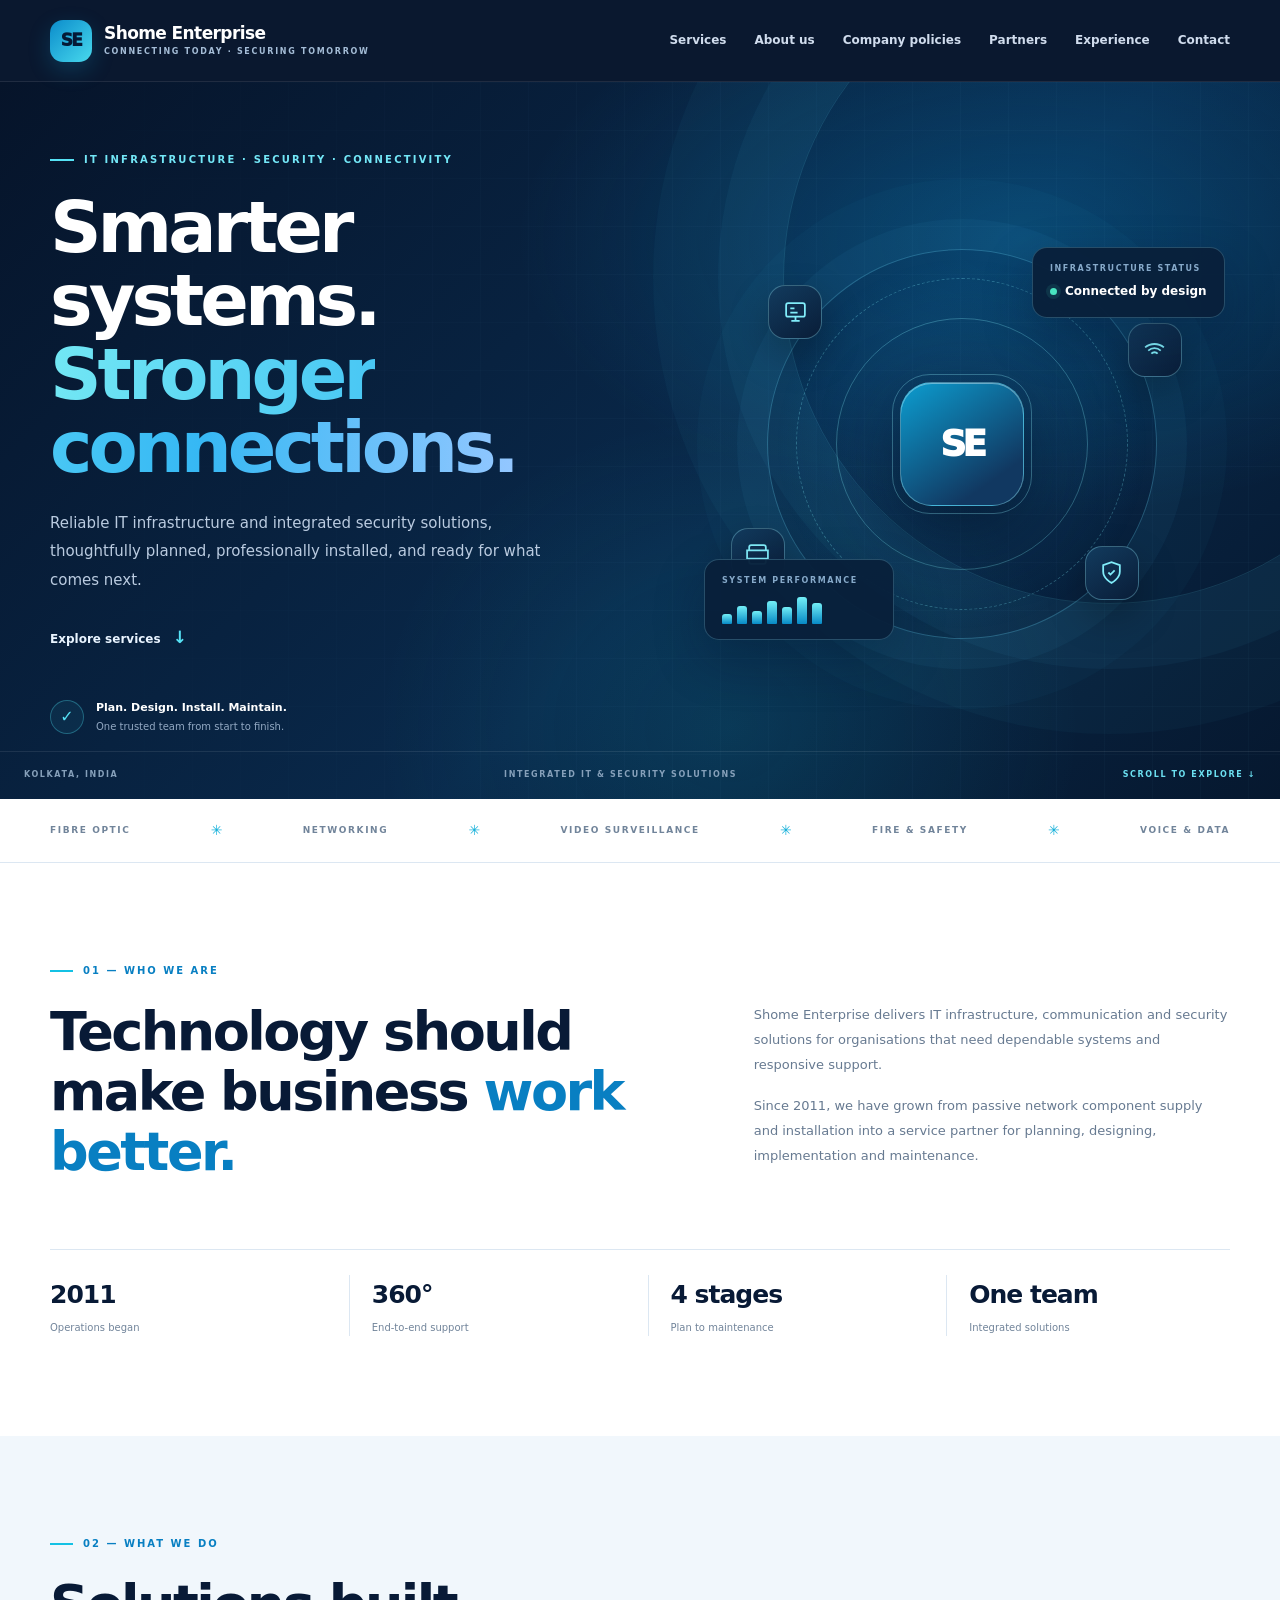
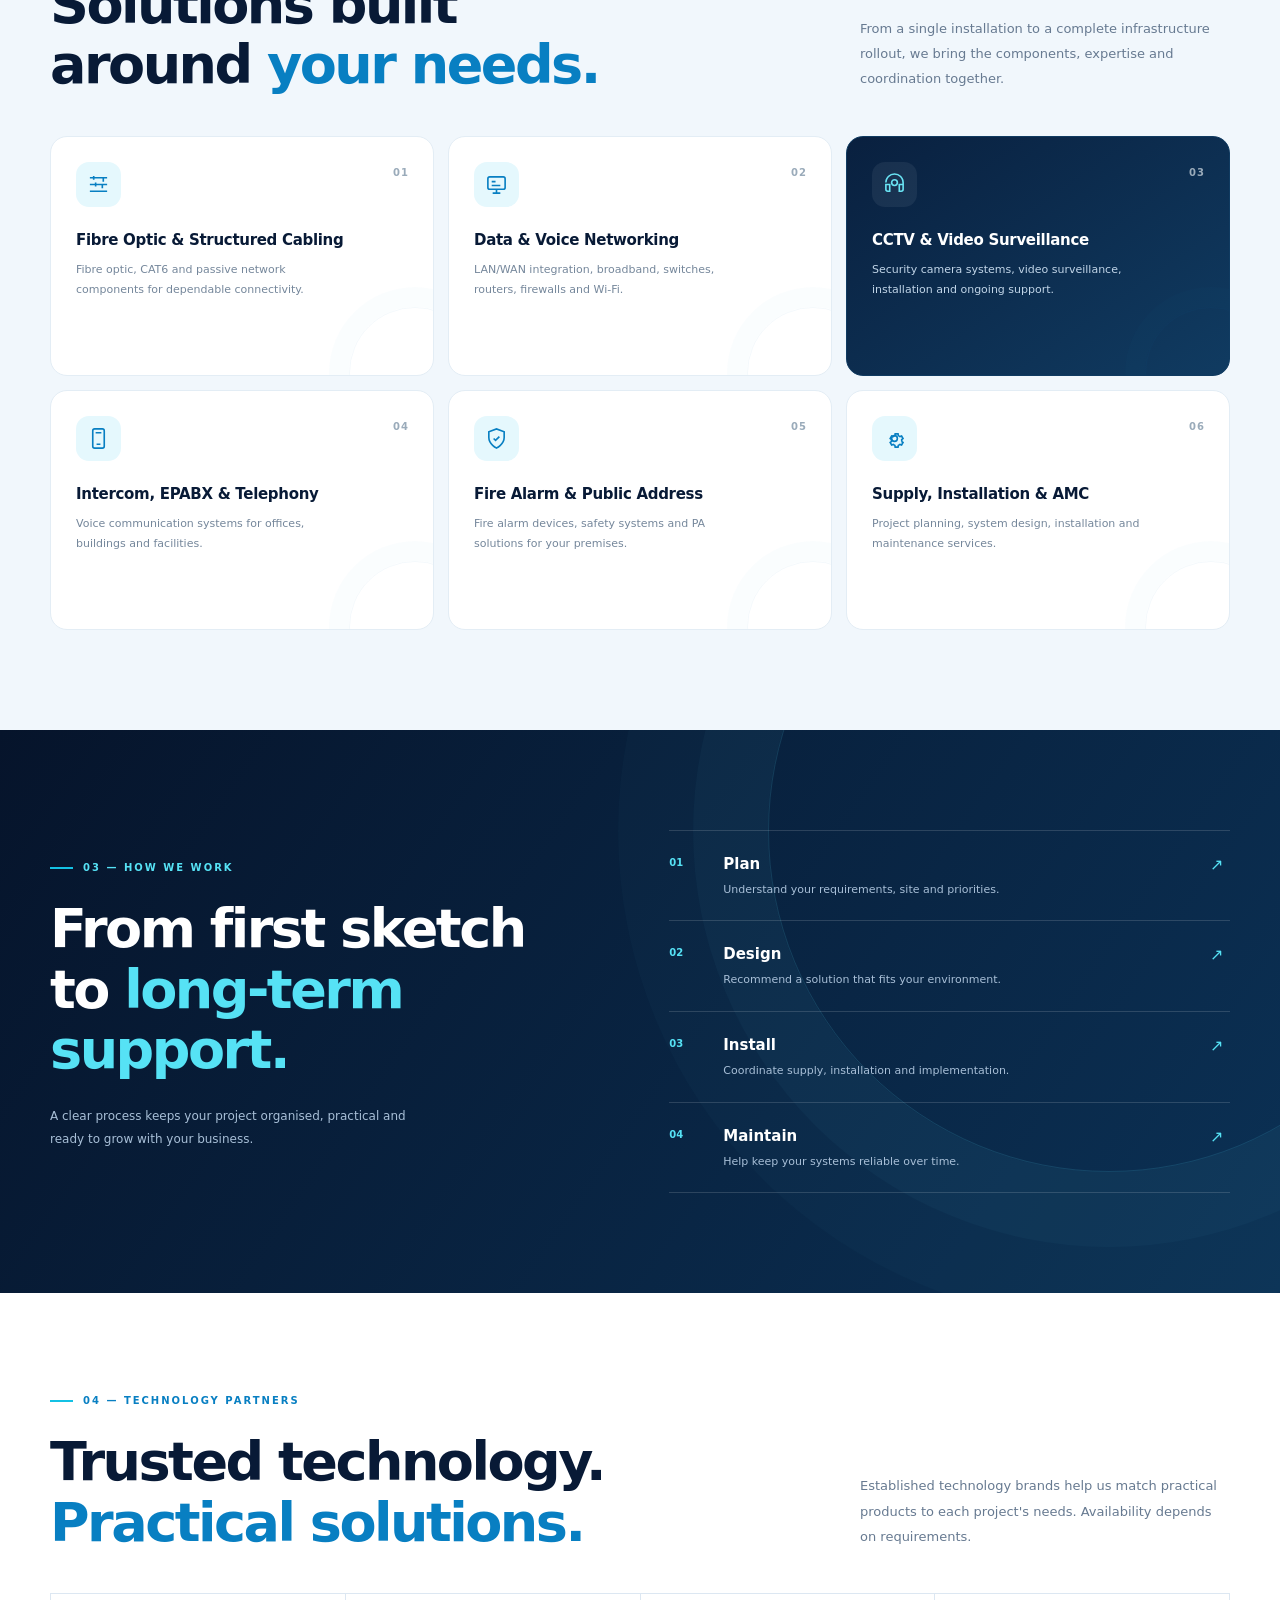
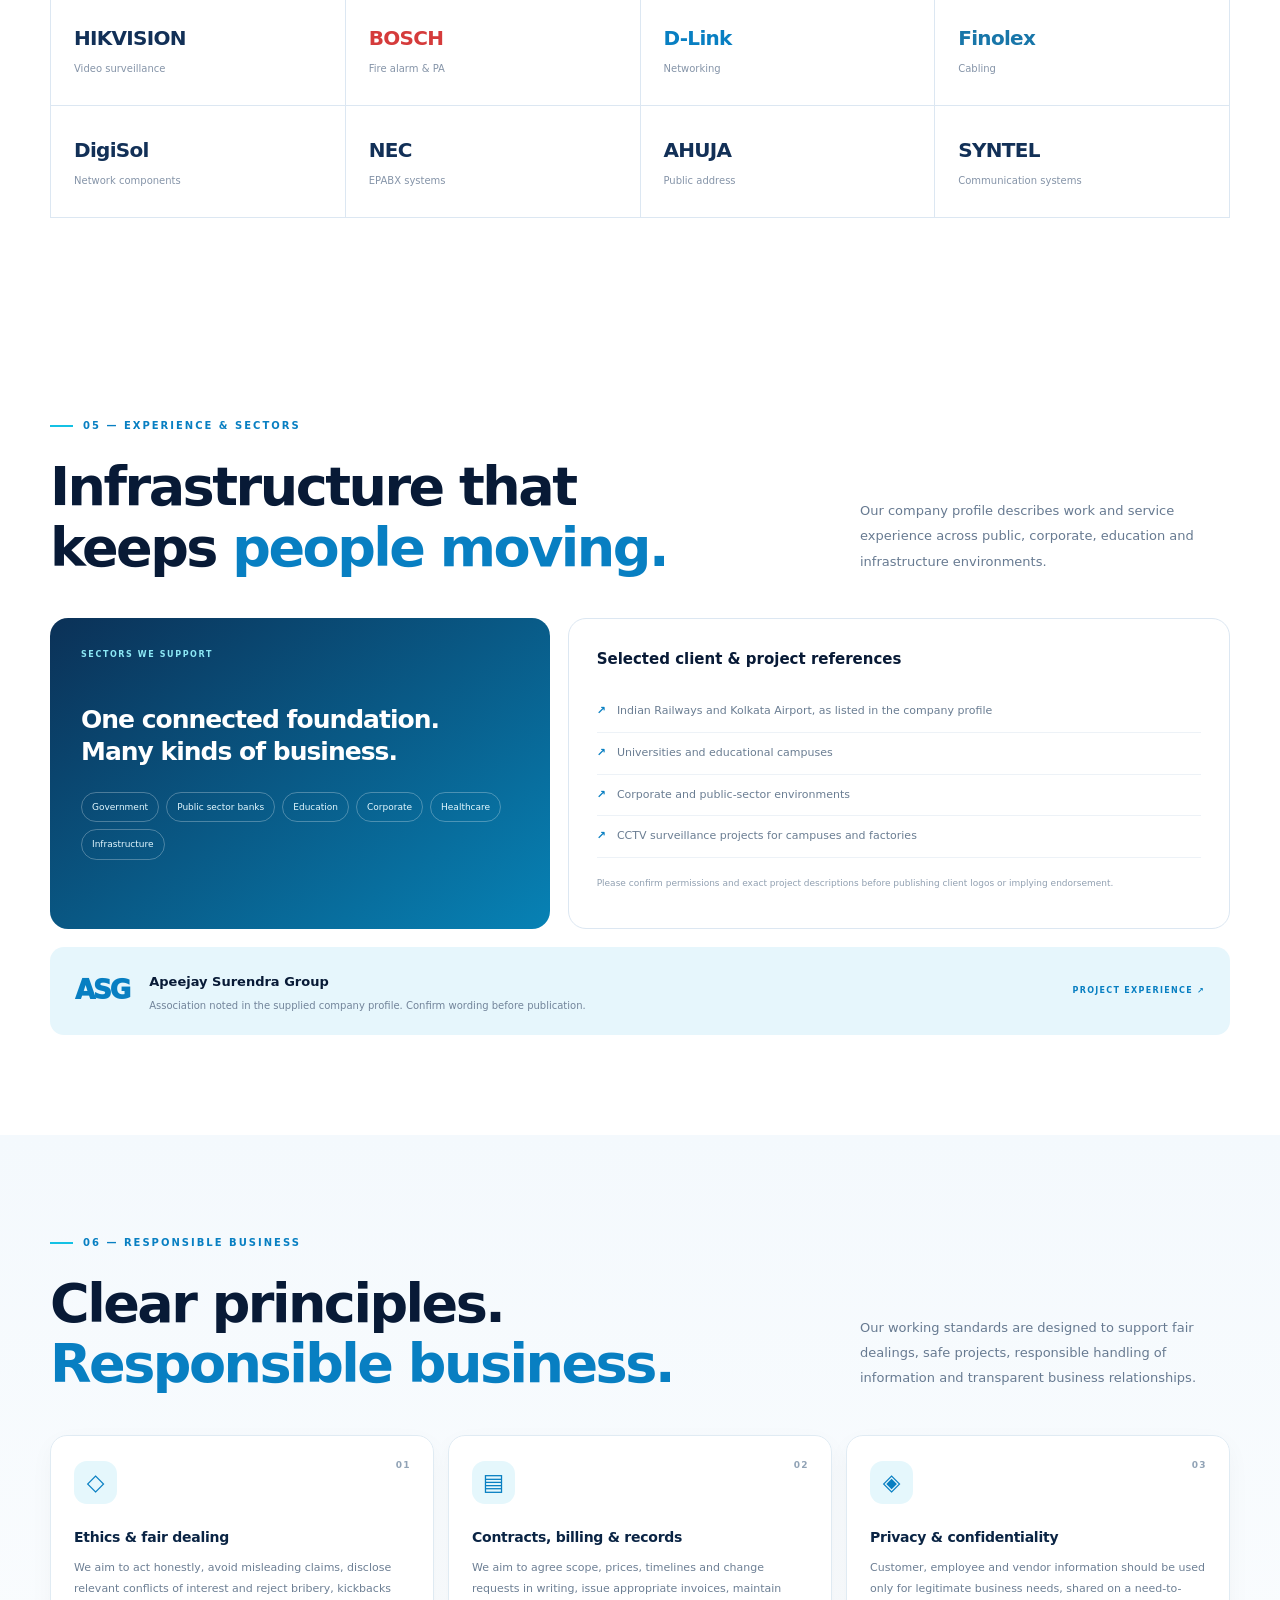
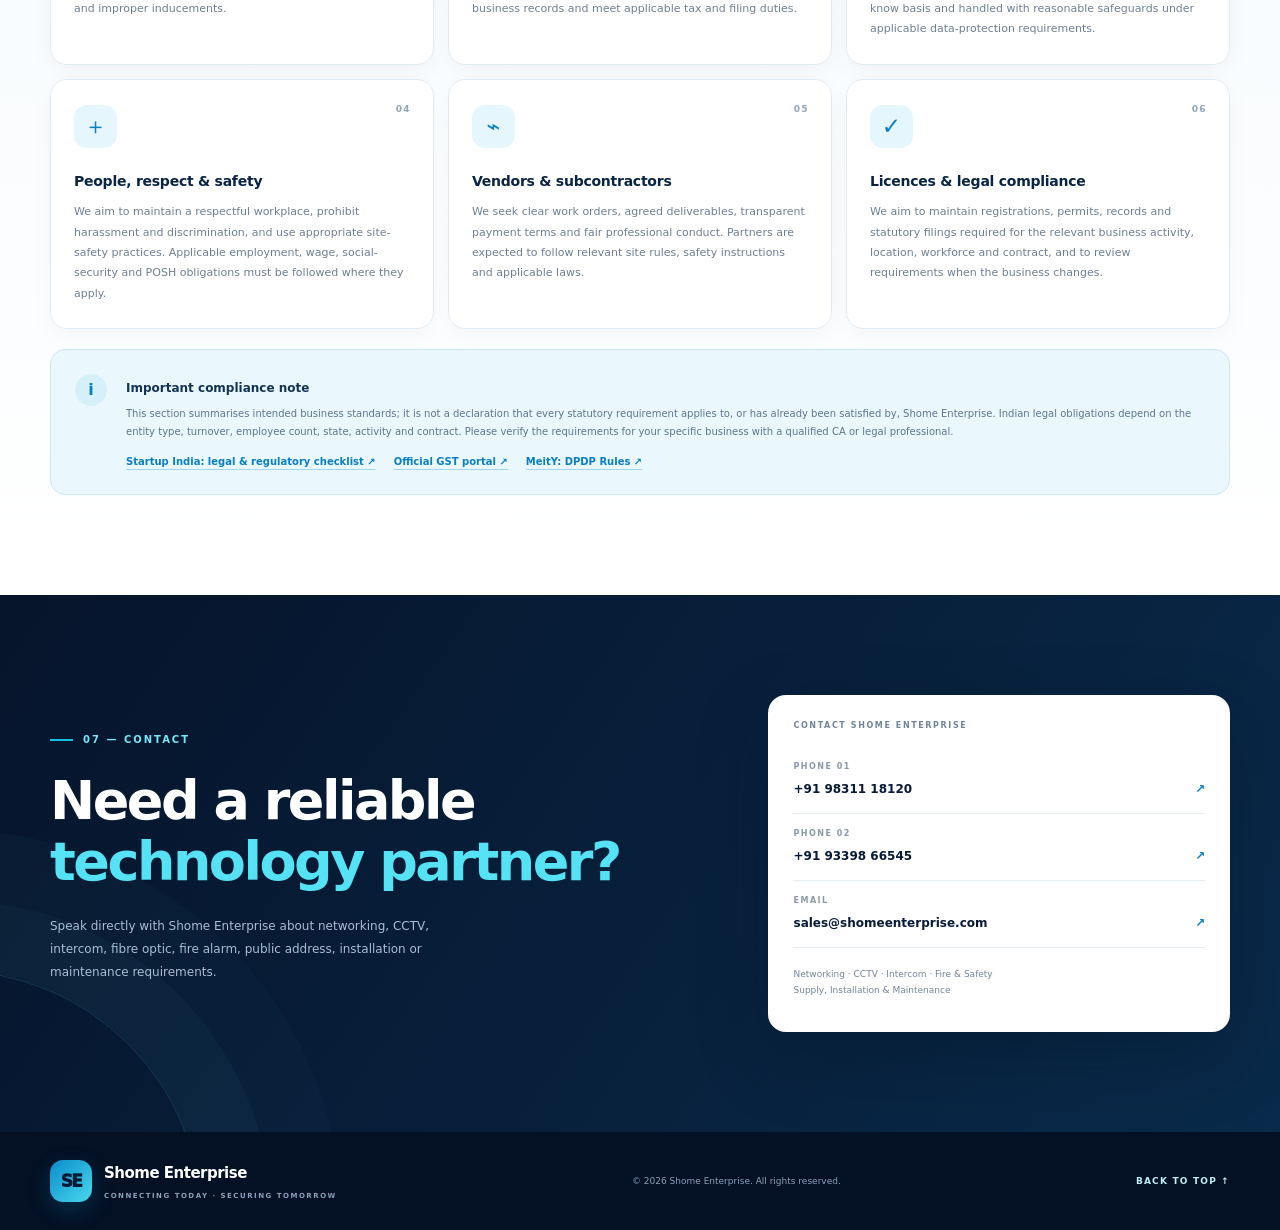
==== index.html @ 0de3e181 "Add files via upload" ====
<!DOCTYPE html>
<html lang="en">
<head>
<meta charset="UTF-8">
<meta name="viewport" content="width=device-width, initial-scale=1.0">
<meta name="theme-color" content="#07162e">
<meta name="description" content="Shome Enterprise provides IT infrastructure, networking, CCTV, fibre optic, intercom, fire alarm and integrated security solutions.">
<title>Shome Enterprise | Modern IT & Security Solutions</title>
<style>
/* SHOME ENTERPRISE — self-contained website. CSS and JavaScript are embedded in this file. */
:root{--ink:#081a36;--ink2:#102b50;--blue:#087fc2;--blue2:#13b7e6;--cyan:#56e2f5;--text:#eaf3ff;--muted:#9fb1c9;--paper:#f5f9fd;--line:rgba(255,255,255,.13);--lightline:#dce7f2;--r:22px;--shadow:0 24px 80px rgba(2,16,40,.18);--max:1180px}
*{box-sizing:border-box}html{scroll-behavior:smooth;scroll-padding-top:90px}body{margin:0;font-family:Inter,ui-sans-serif,system-ui,-apple-system,"Segoe UI",Arial,sans-serif;background:var(--paper);color:var(--ink);line-height:1.6;-webkit-font-smoothing:antialiased}a{color:inherit;text-decoration:none}button,input,textarea,select{font:inherit}button,a{-webkit-tap-highlight-color:transparent}button:focus-visible,a:focus-visible,input:focus-visible,textarea:focus-visible{outline:3px solid var(--cyan);outline-offset:3px}.wrap{width:min(var(--max),calc(100% - 48px));margin-inline:auto}.topbar{height:82px;display:flex;align-items:center;justify-content:space-between;gap:22px;position:sticky;top:0;z-index:100;background:rgba(6,20,43,.98);border-bottom:1px solid rgba(255,255,255,.09);padding:0 max(24px,calc((100vw - var(--max))/2))}.brand{display:flex;align-items:center;gap:12px;min-width:0;color:white}.brand-mark{width:42px;height:42px;border-radius:13px;display:grid;place-items:center;background:linear-gradient(135deg,#0b8ccb,#48d9ed);color:#051a36;font-size:17px;font-weight:950;letter-spacing:-1.7px;box-shadow:0 8px 22px #10a9de35}.brand-text{font-size:17px;line-height:1.1;font-weight:850;letter-spacing:-.6px}.brand-text small{display:block;margin-top:6px;font-size:8px;letter-spacing:1.7px;font-weight:750;color:#a5bdd7}.nav{display:flex;align-items:center;gap:28px;color:#d0dced;font-size:12px;font-weight:650}.nav a:not(.nav-cta){transition:color .2s}.nav a:not(.nav-cta):hover{color:var(--cyan)}.nav-cta,.btn{display:inline-flex;justify-content:center;align-items:center;gap:12px;border:0;border-radius:12px;background:linear-gradient(110deg,#0786c9,#17b9e2);color:#03182f;font-size:12px;font-weight:850;padding:13px 17px;box-shadow:0 10px 28px #058bca30;transition:transform .2s,box-shadow .2s;cursor:pointer}.nav-cta:hover,.btn:hover{transform:translateY(-2px);box-shadow:0 14px 32px #058bca55}.menu-btn{display:none;border:1px solid #ffffff24;background:#ffffff0d;color:white;font-size:22px;border-radius:11px;width:44px;height:44px;cursor:pointer}
.hero{position:relative;overflow:hidden;background:radial-gradient(ellipse at 80% 22%,rgba(7,149,218,.27),transparent 35%),radial-gradient(ellipse at 57% 90%,rgba(20,202,226,.12),transparent 34%),linear-gradient(135deg,#06142a,#09294b 58%,#06182f);color:white;min-height:650px;display:flex;align-items:center}.hero:before{content:"";position:absolute;inset:0;opacity:.19;background-image:linear-gradient(rgba(151,214,255,.14) 1px,transparent 1px),linear-gradient(90deg,rgba(151,214,255,.14) 1px,transparent 1px);background-size:48px 48px;mask-image:linear-gradient(90deg,transparent,#000 55%,#000)}.hero:after{content:"";position:absolute;width:650px;height:650px;right:-155px;top:-130px;border:1px solid #6de7ff24;border-radius:50%;box-shadow:0 0 0 65px #42caf10b,0 0 0 130px #42caf108}.hero-inner{position:relative;z-index:1;display:grid;grid-template-columns:1.05fr .95fr;gap:50px;align-items:center;padding-top:70px;padding-bottom:64px}.kicker{display:flex;align-items:center;gap:10px;font-size:10px;letter-spacing:2.2px;font-weight:850;color:#73e7f7;text-transform:uppercase}.kicker:before{content:"";width:24px;height:2px;background:var(--cyan)}h1,h2,h3,p{margin-top:0}h1{font-size:clamp(42px,5.6vw,74px);line-height:1.025;letter-spacing:-4px;font-weight:850;margin:23px 0 24px;max-width:680px}h1 span,.gradient-text{background:linear-gradient(90deg,#72e7f4,#36b8f4 60%,#94c7ff);-webkit-background-clip:text;background-clip:text;color:transparent}.hero-copy{max-width:525px;color:#bacbe0;font-size:15px;line-height:1.9}.hero-actions{display:flex;align-items:center;gap:24px;flex-wrap:wrap;margin-top:30px}.btn{padding:16px 19px}.plain-link{font-size:12px;font-weight:750;color:#e9f4ff}.plain-link span{color:var(--cyan);padding-left:8px;font-size:17px}.hero-proof{margin-top:47px;display:flex;align-items:center;gap:12px;color:#d5e3f3;font-size:11px}.proof-check{width:34px;height:34px;border:1px solid #4cdaec55;border-radius:50%;display:grid;place-items:center;color:var(--cyan);background:#37d7eb12;font-size:16px}.hero-proof strong{display:block;font-size:11px;color:white}.hero-proof small{display:block;color:#93a9c3;margin-top:3px;font-size:10px}.visual{min-height:430px;position:relative;display:grid;place-items:center}.visual-halo{position:absolute;width:min(390px,80%);aspect-ratio:1;border:1px solid #69d5f34d;border-radius:50%;background:radial-gradient(circle,#2daee927,transparent 68%);box-shadow:0 0 0 30px #47c6ec0b,0 0 0 70px #47c6ec07}.visual-halo:before,.visual-halo:after{content:"";position:absolute;inset:28px;border:1px dashed #7ee9f64d;border-radius:50%;animation:spin 44s linear infinite}.visual-halo:after{inset:68px;border-style:solid;animation-direction:reverse;animation-duration:32s}.core{position:relative;width:124px;height:124px;border-radius:32px;display:grid;place-items:center;background:linear-gradient(145deg,#0c9dd0,#113861 78%);border:1px solid #9cf3ff66;box-shadow:0 22px 70px #001027a8,inset 0 1px 0 #ffffff60;color:white;font-size:36px;font-weight:950;letter-spacing:-4px;z-index:2}.core:after{content:"";position:absolute;inset:-9px;border:1px solid #8deaf74f;border-radius:38px}.orbital-icon{position:absolute;z-index:3;width:54px;height:54px;display:grid;place-items:center;border:1px solid #96e9f754;background:linear-gradient(145deg,#123b5e,#091d38);border-radius:17px;color:#81edfa;box-shadow:0 16px 38px #0004}.orbital-icon svg{width:25px;height:25px}.oi-1{top:56px;left:14%}.oi-2{right:9%;top:94px}.oi-3{bottom:59px;right:17%}.oi-4{bottom:77px;left:7%}.float-card{position:absolute;z-index:4;background:rgba(9,32,59,.97);border:1px solid #8adcfb3d;box-shadow:0 20px 50px #00102745;border-radius:15px;padding:15px 17px}.fc-top{top:18px;right:1%;min-width:175px}.fc-bottom{bottom:19px;left:2%;min-width:190px}.mini-label{display:block;color:#87aaca;font-size:8px;letter-spacing:1.6px;font-weight:800}.fc-value{display:flex;align-items:center;gap:8px;margin-top:7px;font-size:12px;font-weight:800}.status-dot{width:7px;height:7px;border-radius:50%;background:#48e4c0;box-shadow:0 0 0 4px #48e4c019}.mini-bars{display:flex;align-items:end;gap:5px;height:28px;margin-top:8px}.mini-bars i{display:block;width:10px;border-radius:3px 3px 1px 1px;background:linear-gradient(#73eff7,#078ac6)}.mini-bars i:nth-child(1){height:10px}.mini-bars i:nth-child(2){height:18px}.mini-bars i:nth-child(3){height:13px}.mini-bars i:nth-child(4){height:23px}.mini-bars i:nth-child(5){height:17px}.mini-bars i:nth-child(6){height:27px}.mini-bars i:nth-child(7){height:21px}.hero-foot{position:absolute;bottom:0;left:0;right:0;border-top:1px solid #ffffff16;padding:17px 24px;display:flex;justify-content:space-between;gap:12px;color:#86a0ba;font-size:8px;letter-spacing:1.6px;font-weight:800}.hero-foot span:last-child{color:#6ce1f2}
.trustline{background:white;border-bottom:1px solid var(--lightline);padding:20px 0}.trustline-inner{display:flex;align-items:center;justify-content:space-between;gap:18px;flex-wrap:wrap}.trustline span{font-size:9px;letter-spacing:1.6px;font-weight:850;color:#71849a}.trustline b{color:#12afd9;font-size:14px}.section{padding:100px 0}.light-section{background:white}.section-label{font-size:10px;letter-spacing:2px;font-weight:850;text-transform:uppercase;color:var(--blue);margin-bottom:23px;display:flex;gap:10px;align-items:center}.section-label:before{content:"";width:23px;height:2px;background:#14c1e4}.section-title{font-size:clamp(34px,4.4vw,54px);font-weight:850;line-height:1.12;letter-spacing:-2.5px;color:var(--ink);margin:0}.section-title em{font-style:normal;color:var(--blue)}.split{display:grid;grid-template-columns:1fr .83fr;gap:11%;align-items:start}.copy p,.section-intro{font-size:13px;line-height:1.95;color:#677a91}.copy p{margin-bottom:15px}.inline-link{display:inline-flex;gap:15px;margin-top:8px;font-size:11px;font-weight:850;color:var(--blue);border-bottom:1px solid #b4e9f4;padding-bottom:9px}.stats{display:grid;grid-template-columns:repeat(4,1fr);gap:15px;margin-top:65px;padding-top:25px;border-top:1px solid var(--lightline)}.stat{padding-left:22px;border-left:1px solid var(--lightline)}.stat:first-child{padding-left:0;border-left:0}.stat strong{display:block;font-size:25px;letter-spacing:-1px;font-weight:900}.stat span{display:block;font-size:10px;color:#71849a;margin-top:5px}.services{background:#f1f7fc}.section-heading-row{display:flex;align-items:end;justify-content:space-between;gap:30px;margin-bottom:40px}.section-intro{max-width:370px;margin:0 0 4px}.service-grid{display:grid;grid-template-columns:repeat(3,1fr);gap:14px}.service{position:relative;min-height:240px;padding:25px;background:#fff;border:1px solid #e3edf5;border-radius:17px;overflow:hidden;transition:transform .25s,box-shadow .25s,border-color .25s}.service:hover{transform:translateY(-5px);box-shadow:0 18px 45px #0c2d5013;border-color:#afe8f4}.service.dark{background:linear-gradient(145deg,#09203f,#103b61);color:white;border-color:#103b61}.service:after{content:"";position:absolute;width:130px;height:130px;border:1px solid #0c88ba0c;border-radius:50%;right:-48px;bottom:-64px;box-shadow:0 0 0 20px #0c88ba05}.service-symbol{width:45px;height:45px;display:grid;place-items:center;background:#e5f8fd;color:#087fc2;border-radius:13px}.service.dark .service-symbol{background:#ffffff10;color:#69e3f3}.service-symbol svg{width:23px;height:23px}.service-no{position:absolute;right:24px;top:28px;color:#9aabba;font-size:10px;font-weight:800;letter-spacing:1px}.service h3{font-size:15px;line-height:1.45;letter-spacing:-.3px;margin:23px 0 9px;font-weight:800}.service p{font-size:11px;line-height:1.8;color:#75879b;margin:0;max-width:270px}.service.dark p{color:#c1d5e8}.service-go{position:absolute;bottom:20px;right:23px;color:var(--blue);font-size:18px}.service.dark .service-go{color:var(--cyan)}
.process{background:linear-gradient(125deg,#06142b,#0b3155);color:white;overflow:hidden;position:relative}.process:before{content:"";position:absolute;right:-170px;top:-240px;width:680px;height:680px;border:1px solid #5adbf425;border-radius:50%;box-shadow:0 0 0 75px #5adbf408,0 0 0 150px #5adbf405}.process-grid{position:relative;display:grid;grid-template-columns:.92fr 1.08fr;gap:12%;align-items:center}.process .section-title{color:white}.process .section-title em{color:var(--cyan)}.process .section-label{color:var(--cyan)}.process-copy{color:#a8bfd7;font-size:12px;line-height:1.9;max-width:380px;margin-top:24px}.steps{border-top:1px solid #ffffff24}.step{display:grid;grid-template-columns:38px 1fr 20px;gap:16px;padding:21px 0;border-bottom:1px solid #ffffff24;align-items:start}.step-num{color:var(--cyan);font-size:10px;font-weight:800;padding-top:3px}.step h3{margin:0 0 5px;font-size:15px}.step p{margin:0;color:#a8bfd7;font-size:11px;line-height:1.7}.step-arrow{color:var(--cyan)}
.partner-grid{display:grid;grid-template-columns:repeat(4,1fr);border-top:1px solid var(--lightline);border-left:1px solid var(--lightline);margin-top:37px}.partner{min-height:112px;padding:23px;border-right:1px solid var(--lightline);border-bottom:1px solid var(--lightline);display:flex;flex-direction:column;justify-content:center;font-size:20px;font-weight:900;letter-spacing:-.7px;color:#123057}.partner small{font-size:10px;font-weight:500;letter-spacing:0;color:#8594a8;margin-top:7px}.partner:nth-child(2){color:#d53b3b}.partner:nth-child(3){color:#087fc2}.partner:nth-child(4){color:#1876a9}.client-grid{display:grid;grid-template-columns:.86fr 1.14fr;gap:18px;margin-top:38px}.sector-card{border-radius:18px;padding:31px;background:linear-gradient(145deg,#0b3157,#0782b5);color:white;min-height:290px}.sector-card .mini-label{color:#8ce8f5}.sector-card h3{font-size:25px;line-height:1.3;letter-spacing:-1px;margin:42px 0 23px}.chips{display:flex;flex-wrap:wrap;gap:7px}.chips span{border:1px solid #ffffff45;border-radius:100px;padding:7px 10px;font-size:9px;color:#e3f8ff}.reference-card{border:1px solid var(--lightline);border-radius:18px;padding:28px}.reference-card h3{font-size:15px;margin-bottom:20px}.reference{display:flex;gap:11px;font-size:11px;line-height:1.7;color:#6a7d92;padding:11px 0;border-bottom:1px solid #edf2f7}.reference span{color:var(--blue);font-weight:900}.fineprint{font-size:9px;color:#91a0b1;line-height:1.7;margin-top:18px}.group-banner{display:flex;align-items:center;gap:20px;padding:21px 25px;margin-top:18px;background:#e6f6fc;border-radius:14px}.group-logo{font-size:26px;font-weight:950;letter-spacing:-2px;color:#087fc2}.group-banner strong{font-size:13px}.group-banner p{font-size:10px;color:#72849a;margin:4px 0 0}.group-tag{margin-left:auto;font-size:8px;font-weight:850;letter-spacing:1.3px;color:#087fc2}
.contact{background:linear-gradient(125deg,#06142b,#092a4a);color:white;position:relative;overflow:hidden}.contact:before{content:"";position:absolute;width:500px;height:500px;left:-300px;bottom:-340px;border:1px solid #6ce0f526;border-radius:50%;box-shadow:0 0 0 70px #6ce0f208,0 0 0 140px #6ce0f205}.contact-grid{position:relative;display:grid;grid-template-columns:1fr .8fr;gap:12%;align-items:center}.contact .section-title{color:white}.contact .section-title em{color:var(--cyan)}.contact-copy{font-size:12px;line-height:1.9;color:#a9bfd5;max-width:400px;margin-top:23px}.contact-card{background:#fff;color:var(--ink);border-radius:18px;padding:25px;box-shadow:0 25px 70px #00102448}.contact-card .mini-label{color:#71849a;margin-bottom:14px}.contact-row{display:block;padding:14px 0;border-bottom:1px solid #e6edf3;font-size:12px;font-weight:800;overflow-wrap:anywhere}.contact-row small{display:block;font-size:8px;letter-spacing:1.5px;color:#8999aa;margin-bottom:6px}.contact-row b{float:right;color:var(--blue)}.contact-card .note{font-size:9px;line-height:1.8;color:#72849a;margin-top:18px}.inquiry{margin-top:18px;border:1px solid #d8e7f0;background:#f5fafe;border-radius:14px;padding:17px}.inquiry h3{font-size:12px;margin:0 0 11px}.inquiry input,.inquiry textarea,.inquiry select{width:100%;background:white;border:1px solid #dbe6ef;border-radius:9px;padding:10px 11px;margin-bottom:9px;font-size:11px;color:var(--ink)}.inquiry textarea{min-height:70px;resize:vertical}.inquiry .btn{width:100%;padding:12px}.form-message{font-size:10px;line-height:1.6;color:#54718b;margin:9px 0 0;display:none}footer{background:#041024;color:#8ba1ba;padding:28px 0}.footer-inner{display:flex;align-items:center;justify-content:space-between;gap:20px}.footer-brand{font-size:15px;color:#fff;font-weight:850;letter-spacing:-.5px}.footer-brand small{display:block;font-size:7px;letter-spacing:1.5px;color:#8ba1ba;margin-top:6px}.copyright,.back-top{font-size:9px}.back-top{font-weight:850;letter-spacing:1.2px;color:#bdeefa}.reveal{opacity:0;transform:translateY(18px);transition:opacity .65s ease,transform .65s ease}.reveal.visible{opacity:1;transform:translateY(0)}@keyframes spin{to{transform:rotate(360deg)}}
@media(prefers-reduced-motion:reduce){html{scroll-behavior:auto}*,*:before,*:after{animation-duration:.01ms!important;transition-duration:.01ms!important}.reveal{opacity:1;transform:none}}
@media(max-width:900px){.topbar{padding-inline:24px}.nav{gap:17px}.nav a{font-size:11px}.hero-inner{gap:20px}.visual{transform:scale(.92)}.wrap{width:min(var(--max),calc(100% - 40px))}.section{padding:80px 0}.service{padding:22px 20px}.service-grid{gap:11px}.process-grid,.contact-grid{gap:7%}}
@media(max-width:700px){.topbar{height:72px;padding-inline:20px}.brand-mark{width:38px;height:38px}.brand-text{font-size:15px}.brand-text small{font-size:7px;letter-spacing:1.1px}.menu-btn{display:block}.nav{display:none;position:absolute;left:0;right:0;top:71px;padding:16px 20px 22px;background:rgba(6,20,43,.98);border-bottom:1px solid #ffffff20;flex-direction:column;align-items:stretch;gap:0}.nav.open{display:flex}.nav a:not(.nav-cta){padding:13px 4px;font-size:13px}.nav-cta{margin-top:8px}.hero-inner{grid-template-columns:1fr;padding-top:59px;padding-bottom:68px;gap:12px}.hero{min-height:0}h1{font-size:clamp(43px,12vw,63px);letter-spacing:-2.8px}.hero-copy{font-size:13px}.visual{min-height:345px;transform:none;margin:2px -15px 0}.visual-halo{width:270px}.core{width:92px;height:92px;border-radius:25px;font-size:29px}.core:after{border-radius:31px}.orbital-icon{width:45px;height:45px;border-radius:14px}.oi-1{top:45px;left:15%}.oi-2{right:12%;top:62px}.oi-3{bottom:36px;right:17%}.oi-4{bottom:45px;left:10%}.fc-top{top:7px;right:0;transform:scale(.83);transform-origin:top right}.fc-bottom{bottom:0;left:0;transform:scale(.83);transform-origin:bottom left}.hero-foot{padding:13px 20px;font-size:7px;letter-spacing:.8px}.trustline-inner{justify-content:center;gap:12px 15px}.trustline span{font-size:8px}.trustline span:nth-of-type(n+4),.trustline b:nth-of-type(n+3){display:none}.section{padding:68px 0}.split,.process-grid,.contact-grid,.client-grid{grid-template-columns:1fr;gap:27px}.section-title{font-size:clamp(35px,10vw,46px);letter-spacing:-2px}.stats{grid-template-columns:repeat(2,1fr);gap:23px 12px;margin-top:43px}.stat{padding-left:16px}.stat:nth-child(3){padding-left:0;border-left:0}.stat strong{font-size:23px}.section-heading-row{display:block;margin-bottom:28px}.section-intro{margin-top:18px;font-size:12px}.service-grid{grid-template-columns:1fr 1fr;gap:9px}.service{min-height:245px;padding:17px 15px;border-radius:14px}.service h3{font-size:13px;margin-top:17px}.service p{font-size:10px}.service-no{right:14px;top:22px}.service-symbol{width:38px;height:38px}.service-symbol svg{width:20px;height:20px}.steps{margin-top:4px}.partner-grid{grid-template-columns:repeat(2,1fr)}.partner{min-height:91px;padding:17px;font-size:18px}.sector-card{min-height:260px;padding:26px}.sector-card h3{font-size:23px;margin-top:32px}.reference-card{padding:22px}.group-banner{gap:13px;padding:17px}.group-logo{font-size:22px}.group-tag{display:none}.contact-card{padding:20px}.footer-inner{flex-wrap:wrap}.copyright{width:100%;order:3}.reveal{opacity:1;transform:none}}
@media(max-width:390px){.service-grid{grid-template-columns:1fr}.service{min-height:210px}.hero-actions{gap:15px}.btn{padding:14px 15px}.visual{transform:scale(.92);margin-inline:-25px}.hero-foot span:nth-child(2){display:none}}

/* Smooth-scroll/performance refinement: native scrolling stays in control, with no scroll-event animation loop. */
:root { --header-height: 82px; }
html { scroll-behavior: smooth; scroll-padding-top: calc(var(--header-height) + 14px); }
section[id] { scroll-margin-top: calc(var(--header-height) + 14px); }
body { overflow-x: clip; }
/* Keep continuously animated artwork isolated to its own transform layer. */
.visual-halo::before, .visual-halo::after { will-change: transform; backface-visibility: hidden; }
/* Prefer transform/opacity-only entrance effects; avoid expensive layout-affecting transitions. */
.reveal { backface-visibility: hidden; }
@media (max-width: 700px) {
  :root { --header-height: 72px; }
  html { scroll-padding-top: calc(var(--header-height) + 10px); }
  section[id] { scroll-margin-top: calc(var(--header-height) + 10px); }
}
@media (prefers-reduced-motion: reduce) {
  html { scroll-behavior: auto !important; }
  .visual-halo::before, .visual-halo::after { animation: none !important; }
  .reveal { opacity: 1 !important; transform: none !important; }
}


/* Company policy section + mobile/smooth-scroll refinement */
:root{scroll-behavior:smooth;scroll-padding-top:94px}
section[id]{scroll-margin-top:94px}
.policy-section{background:linear-gradient(180deg,#f4f9fd 0%,#fff 100%)}
.policy-heading{align-items:end}
.policy-grid{display:grid;grid-template-columns:repeat(3,minmax(0,1fr));gap:14px}
.policy-card{position:relative;min-height:225px;padding:25px 23px 24px;border:1px solid #e0ebf3;border-radius:17px;background:rgba(255,255,255,.94);box-shadow:0 8px 25px rgba(8,38,70,.035);transition:transform .22s ease,border-color .22s ease,box-shadow .22s ease;contain:layout paint}
.policy-card:hover{transform:translateY(-4px);border-color:#a8e2ef;box-shadow:0 16px 35px rgba(8,38,70,.08)}
.policy-index{position:absolute;top:22px;right:22px;color:#91a3b6;font-size:9px;letter-spacing:1.4px;font-weight:850}
.policy-icon{display:grid;place-items:center;width:43px;height:43px;border-radius:13px;background:#e5f7fc;color:#087fc2;font-size:23px;margin-bottom:22px}
.policy-card h3{font-size:14px;letter-spacing:-.25px;margin:0 0 10px;font-weight:850;color:#0a2444}
.policy-card p{font-size:11px;line-height:1.85;color:#6d7f94;margin:0;max-width:360px}
.policy-note{display:grid;grid-template-columns:36px 1fr;gap:15px;padding:24px;margin-top:20px;border-radius:15px;border:1px solid #cfe7f1;background:#eaf7fc}
.policy-note-mark{width:32px;height:32px;display:grid;place-items:center;border-radius:50%;background:#d5f0f8;color:#087fc2;font-weight:900}
.policy-note strong{font-size:12px;color:#123353}
.policy-note p{font-size:10px;line-height:1.8;color:#5f758d;margin:6px 0 13px}
.policy-resources{display:flex;flex-wrap:wrap;gap:9px 18px}
.policy-resources a{font-size:10px;font-weight:800;color:#087fc2;text-decoration:underline;text-decoration-color:#9bd8e9;text-underline-offset:4px}
.policy-resources a:hover{color:#064d7b}
/* Native browser scrolling is smoother than a JavaScript scroll loop. */
html{scroll-behavior:smooth;-webkit-overflow-scrolling:touch}
@media(max-width:900px){.policy-grid{grid-template-columns:repeat(2,minmax(0,1fr))}}
@media(max-width:700px){
  :root{scroll-padding-top:78px}section[id]{scroll-margin-top:78px}
  .policy-section{padding:64px 0}
  .policy-heading{display:block}
  .policy-grid{grid-template-columns:1fr;gap:10px}
  .policy-card{min-height:0;padding:21px 19px}
  .policy-icon{margin-bottom:16px;width:40px;height:40px}
  .policy-card h3{font-size:14px}
  .policy-card p{font-size:12px;line-height:1.75}
  .policy-note{grid-template-columns:1fr;gap:10px;padding:18px}
  .policy-resources{display:grid;grid-template-columns:1fr;gap:12px}
  .nav a:not(.nav-cta){min-height:44px;display:flex;align-items:center}
  .nav-cta,.menu-btn,.btn{touch-action:manipulation}
  .service,.policy-card{transform:translateZ(0)}
}
@media(prefers-reduced-motion:reduce){:root{scroll-behavior:auto}section[id]{scroll-margin-top:0}.policy-card{transition:none}}

</style>
</head>
<body>
<header class="topbar">
  <a class="brand" href="#home" aria-label="Shome Enterprise home"><span class="brand-mark">SE</span><span class="brand-text">Shome Enterprise<small>CONNECTING TODAY · SECURING TOMORROW</small></span></a>
  <button class="menu-btn" id="menuBtn" aria-label="Open menu" aria-expanded="false">☰</button>
  <nav class="nav" id="nav"><a href="#services">Services</a><a href="#about">About us</a><a href="#policies">Company policies</a><a href="#partners">Partners</a><a href="#work">Experience</a><a href="#contact">Contact</a></nav>
</header>
<main>
<section class="hero" id="home"><div class="wrap hero-inner">
  <div class="hero-copy-block reveal"><div class="kicker">IT infrastructure · Security · Connectivity</div><h1>Smarter systems.<br><span>Stronger connections.</span></h1><p class="hero-copy">Reliable IT infrastructure and integrated security solutions, thoughtfully planned, professionally installed, and ready for what comes next.</p><div class="hero-actions"><a class="plain-link" href="#services">Explore services <span>↓</span></a></div><div class="hero-proof"><span class="proof-check">✓</span><span><strong>Plan. Design. Install. Maintain.</strong><small>One trusted team from start to finish.</small></span></div></div>
  <div class="visual reveal" aria-label="Illustration of connected technology"><div class="visual-halo"></div><div class="core">SE</div>
    <span class="orbital-icon oi-1"><svg viewBox="0 0 24 24" fill="none" stroke="currentColor" stroke-width="1.7"><rect x="3" y="4" width="18" height="13" rx="2"/><path d="M8 21h8m-4-4v4M7 9h4m-4 4h7"/></svg></span>
    <span class="orbital-icon oi-2"><svg viewBox="0 0 24 24" fill="none" stroke="currentColor" stroke-width="1.7"><path d="M3 10a14 14 0 0 1 18 0M6 13a9 9 0 0 1 12 0m-9 3a4 4 0 0 1 6 0m-3 3h.01"/></svg></span>
    <span class="orbital-icon oi-3"><svg viewBox="0 0 24 24" fill="none" stroke="currentColor" stroke-width="1.7"><path d="M12 22s8-4 8-11V5l-8-3-8 3v6c0 7 8 11 8 11Z"/><path d="m9 12 2 2 4-4"/></svg></span>
    <span class="orbital-icon oi-4"><svg viewBox="0 0 24 24" fill="none" stroke="currentColor" stroke-width="1.7"><path d="M4 8V5a2 2 0 0 1 2-2h12a2 2 0 0 1 2 2v3M4 16v3a2 2 0 0 0 2 2h12a2 2 0 0 0 2-2v-3M2 8h20v8H2z"/><path d="M7 12h.01M11 12h.01M15 12h.01"/></svg></span>
    <div class="float-card fc-top"><span class="mini-label">INFRASTRUCTURE STATUS</span><div class="fc-value"><i class="status-dot"></i> Connected by design</div></div>
    <div class="float-card fc-bottom"><span class="mini-label">SYSTEM PERFORMANCE</span><div class="mini-bars"><i></i><i></i><i></i><i></i><i></i><i></i><i></i></div></div>
  </div>
</div><div class="hero-foot"><span>KOLKATA, INDIA</span><span>INTEGRATED IT & SECURITY SOLUTIONS</span><span>SCROLL TO EXPLORE ↓</span></div></section>
<div class="trustline"><div class="wrap trustline-inner"><span>FIBRE OPTIC</span><b>✳</b><span>NETWORKING</span><b>✳</b><span>VIDEO SURVEILLANCE</span><b>✳</b><span>FIRE & SAFETY</span><b>✳</b><span>VOICE & DATA</span></div></div>
<section class="section light-section" id="about"><div class="wrap"><div class="section-label">01 — Who we are</div><div class="split"><h2 class="section-title">Technology should<br>make business <em>work better.</em></h2><div class="copy"><p>Shome Enterprise delivers IT infrastructure, communication and security solutions for organisations that need dependable systems and responsive support.</p><p>Since 2011, we have grown from passive network component supply and installation into a service partner for planning, designing, implementation and maintenance.</p></div></div><div class="stats"><div class="stat"><strong>2011</strong><span>Operations began</span></div><div class="stat"><strong>360°</strong><span>End-to-end support</span></div><div class="stat"><strong>4 stages</strong><span>Plan to maintenance</span></div><div class="stat"><strong>One team</strong><span>Integrated solutions</span></div></div></div></section>
<section class="section services" id="services"><div class="wrap"><div class="section-heading-row"><div><div class="section-label">02 — What we do</div><h2 class="section-title">Solutions built<br>around <em>your needs.</em></h2></div><p class="section-intro">From a single installation to a complete infrastructure rollout, we bring the components, expertise and coordination together.</p></div><div class="service-grid">
<article class="service"><span class="service-symbol"><svg viewBox="0 0 24 24" fill="none" stroke="currentColor" stroke-width="1.7"><path d="M3 5h18M3 12h18M3 19h18M7 3v4m10-2v4M9 10v4m7-2v4"/></svg></span><span class="service-no">01</span><h3>Fibre Optic & Structured Cabling</h3><p>Fibre optic, CAT6 and passive network components for dependable connectivity.</p></article>
<article class="service"><span class="service-symbol"><svg viewBox="0 0 24 24" fill="none" stroke="currentColor" stroke-width="1.7"><rect x="3" y="4" width="18" height="13" rx="2"/><path d="M8 21h8m-4-4v4M7 9h4m-4 4h9"/></svg></span><span class="service-no">02</span><h3>Data & Voice Networking</h3><p>LAN/WAN integration, broadband, switches, routers, firewalls and Wi-Fi.</p></article>
<article class="service dark"><span class="service-symbol"><svg viewBox="0 0 24 24" fill="none" stroke="currentColor" stroke-width="1.7"><path d="M3 10a9 9 0 0 1 18 0v7a2 2 0 0 1-2 2h-2v-7h4M3 12h4v7H5a2 2 0 0 1-2-2z"/><circle cx="12" cy="10" r="3"/></svg></span><span class="service-no">03</span><h3>CCTV & Video Surveillance</h3><p>Security camera systems, video surveillance, installation and ongoing support.</p></article>
<article class="service"><span class="service-symbol"><svg viewBox="0 0 24 24" fill="none" stroke="currentColor" stroke-width="1.7"><rect x="6" y="2" width="12" height="20" rx="2"/><path d="M9 6h6M10 18h4"/></svg></span><span class="service-no">04</span><h3>Intercom, EPABX & Telephony</h3><p>Voice communication systems for offices, buildings and facilities.</p></article>
<article class="service"><span class="service-symbol"><svg viewBox="0 0 24 24" fill="none" stroke="currentColor" stroke-width="1.7"><path d="M12 22s8-4 8-11V5l-8-3-8 3v6c0 7 8 11 8 11Z"/><path d="m9 12 2 2 4-4"/></svg></span><span class="service-no">05</span><h3>Fire Alarm & Public Address</h3><p>Fire alarm devices, safety systems and PA solutions for your premises.</p></article>
<article class="service"><span class="service-symbol"><svg viewBox="0 0 24 24" fill="none" stroke="currentColor" stroke-width="1.7"><circle cx="12" cy="12" r="3"/><path d="m19.4 15 .1.1 1.4 1.1-1.5 2.6-1.7-.6a8 8 0 0 1-1.7 1l-.3 1.8h-3l-.3-1.8a8 8 0 0 1-1.7-1l-1.7.6-1.5-2.6 1.4-1.1a8 8 0 0 1 0-2l-1.4-1.1 1.5-2.6 1.7.6a8 8 0 0 1 1.7-1l.3-1.8h3l.3 1.8a8 8 0 0 1 1.7 1l1.7-.6 1.5 2.6-1.4 1.1a8 8 0 0 1 0 2Z"/></svg></span><span class="service-no">06</span><h3>Supply, Installation & AMC</h3><p>Project planning, system design, installation and maintenance services.</p></article>
</div></div></section>
<section class="section process"><div class="wrap process-grid"><div><div class="section-label">03 — How we work</div><h2 class="section-title">From first sketch<br>to <em>long-term support.</em></h2><p class="process-copy">A clear process keeps your project organised, practical and ready to grow with your business.</p></div><div class="steps"><div class="step"><span class="step-num">01</span><div><h3>Plan</h3><p>Understand your requirements, site and priorities.</p></div><span class="step-arrow">↗</span></div><div class="step"><span class="step-num">02</span><div><h3>Design</h3><p>Recommend a solution that fits your environment.</p></div><span class="step-arrow">↗</span></div><div class="step"><span class="step-num">03</span><div><h3>Install</h3><p>Coordinate supply, installation and implementation.</p></div><span class="step-arrow">↗</span></div><div class="step"><span class="step-num">04</span><div><h3>Maintain</h3><p>Help keep your systems reliable over time.</p></div><span class="step-arrow">↗</span></div></div></div></section>
<section class="section light-section" id="partners"><div class="wrap"><div class="section-label">04 — Technology partners</div><div class="section-heading-row"><h2 class="section-title">Trusted technology.<br><em>Practical solutions.</em></h2><p class="section-intro">Established technology brands help us match practical products to each project's needs. Availability depends on requirements.</p></div><div class="partner-grid"><div class="partner">HIKVISION<small>Video surveillance</small></div><div class="partner">BOSCH<small>Fire alarm & PA</small></div><div class="partner">D-Link<small>Networking</small></div><div class="partner">Finolex<small>Cabling</small></div><div class="partner">DigiSol<small>Network components</small></div><div class="partner">NEC<small>EPABX systems</small></div><div class="partner">AHUJA<small>Public address</small></div><div class="partner">SYNTEL<small>Communication systems</small></div></div></div></section>
<section class="section light-section" id="work"><div class="wrap"><div class="section-label">05 — Experience & sectors</div><div class="section-heading-row"><h2 class="section-title">Infrastructure that<br>keeps <em>people moving.</em></h2><p class="section-intro">Our company profile describes work and service experience across public, corporate, education and infrastructure environments.</p></div><div class="client-grid"><div class="sector-card"><span class="mini-label">SECTORS WE SUPPORT</span><h3>One connected foundation.<br>Many kinds of business.</h3><div class="chips"><span>Government</span><span>Public sector banks</span><span>Education</span><span>Corporate</span><span>Healthcare</span><span>Infrastructure</span></div></div><div class="reference-card"><h3>Selected client & project references</h3><div class="reference"><span>↗</span><div>Indian Railways and Kolkata Airport, as listed in the company profile</div></div><div class="reference"><span>↗</span><div>Universities and educational campuses</div></div><div class="reference"><span>↗</span><div>Corporate and public-sector environments</div></div><div class="reference"><span>↗</span><div>CCTV surveillance projects for campuses and factories</div></div><p class="fineprint">Please confirm permissions and exact project descriptions before publishing client logos or implying endorsement.</p></div></div><div class="group-banner"><div class="group-logo">ASG</div><div><strong>Apeejay Surendra Group</strong><p>Association noted in the supplied company profile. Confirm wording before publication.</p></div><span class="group-tag">PROJECT EXPERIENCE ↗</span></div></div></section>
<section class="section policy-section" id="policies" aria-labelledby="policy-title">
  <div class="wrap">
    <div class="section-label">06 — Responsible business</div>
    <div class="section-heading-row policy-heading">
      <div><h2 class="section-title" id="policy-title">Clear principles.<br><em>Responsible business.</em></h2></div>
      <p class="section-intro">Our working standards are designed to support fair dealings, safe projects, responsible handling of information and transparent business relationships.</p>
    </div>
    <div class="policy-grid">
      <article class="policy-card reveal"><span class="policy-index">01</span><span class="policy-icon">◇</span><h3>Ethics & fair dealing</h3><p>We aim to act honestly, avoid misleading claims, disclose relevant conflicts of interest and reject bribery, kickbacks and improper inducements.</p></article>
      <article class="policy-card reveal"><span class="policy-index">02</span><span class="policy-icon">▤</span><h3>Contracts, billing & records</h3><p>We aim to agree scope, prices, timelines and change requests in writing, issue appropriate invoices, maintain business records and meet applicable tax and filing duties.</p></article>
      <article class="policy-card reveal"><span class="policy-index">03</span><span class="policy-icon">◈</span><h3>Privacy & confidentiality</h3><p>Customer, employee and vendor information should be used only for legitimate business needs, shared on a need-to-know basis and handled with reasonable safeguards under applicable data-protection requirements.</p></article>
      <article class="policy-card reveal"><span class="policy-index">04</span><span class="policy-icon">＋</span><h3>People, respect & safety</h3><p>We aim to maintain a respectful workplace, prohibit harassment and discrimination, and use appropriate site-safety practices. Applicable employment, wage, social-security and POSH obligations must be followed where they apply.</p></article>
      <article class="policy-card reveal"><span class="policy-index">05</span><span class="policy-icon">⌁</span><h3>Vendors & subcontractors</h3><p>We seek clear work orders, agreed deliverables, transparent payment terms and fair professional conduct. Partners are expected to follow relevant site rules, safety instructions and applicable laws.</p></article>
      <article class="policy-card reveal"><span class="policy-index">06</span><span class="policy-icon">✓</span><h3>Licences & legal compliance</h3><p>We aim to maintain registrations, permits, records and statutory filings required for the relevant business activity, location, workforce and contract, and to review requirements when the business changes.</p></article>
    </div>
    <div class="policy-note"><div class="policy-note-mark">i</div><div><strong>Important compliance note</strong><p>This section summarises intended business standards; it is not a declaration that every statutory requirement applies to, or has already been satisfied by, Shome Enterprise. Indian legal obligations depend on the entity type, turnover, employee count, state, activity and contract. Please verify the requirements for your specific business with a qualified CA or legal professional.</p><div class="policy-resources"><a href="https://www.startupindia.gov.in/content/sih/en/bloglist/blogs/legal-and-regulatory-checklist.html" target="_blank" rel="noopener noreferrer">Startup India: legal & regulatory checklist ↗</a><a href="https://www.gst.gov.in/" target="_blank" rel="noopener noreferrer">Official GST portal ↗</a><a href="https://www.meity.gov.in/documents/act-and-policies/digital-personal-data-protection-rules-2025-gDOxUjMtQWa?pageTitle=Digital-Personal-Data-Protection-Rules-2025" target="_blank" rel="noopener noreferrer">MeitY: DPDP Rules ↗</a></div></div></div>
  </div>
</section>

<section class="section contact" id="contact" aria-labelledby="contact-title"><div class="wrap contact-grid"><div><div class="section-label" style="color:#73e7f7">07 — Contact</div><h2 class="section-title" id="contact-title">Need a reliable<br><em>technology partner?</em></h2><p class="contact-copy">Speak directly with Shome Enterprise about networking, CCTV, intercom, fibre optic, fire alarm, public address, installation or maintenance requirements.</p></div><div class="contact-card"><span class="mini-label">CONTACT SHOME ENTERPRISE</span><a class="contact-row" href="tel:+919831118120"><small>PHONE 01</small>+91 98311 18120 <b>↗</b></a><a class="contact-row" href="tel:+919339866545"><small>PHONE 02</small>+91 93398 66545 <b>↗</b></a><a class="contact-row" href="mailto:sales@shomeenterprise.com"><small>EMAIL</small>sales@shomeenterprise.com <b>↗</b></a><p class="note">Networking · CCTV · Intercom · Fire & Safety<br>Supply, Installation & Maintenance</p></div></div></section>

</main>
<footer><div class="wrap footer-inner"><a class="brand footer-brand" href="#home"><span class="brand-mark">SE</span><span>Shome Enterprise<small>CONNECTING TODAY · SECURING TOMORROW</small></span></a><span class="copyright">© <span id="year"></span> Shome Enterprise. All rights reserved.</span><a class="back-top" href="#home">BACK TO TOP ↑</a></div></footer>
<script>
// All JavaScript is embedded here, so this file works by itself.
(function(){
 const menuBtn=document.getElementById('menuBtn');
 const nav=document.getElementById('nav');
 menuBtn.addEventListener('click',function(){const open=nav.classList.toggle('open');menuBtn.setAttribute('aria-expanded',String(open));menuBtn.setAttribute('aria-label',open?'Close menu':'Open menu');menuBtn.textContent=open?'×':'☰';});
 nav.querySelectorAll('a').forEach(function(link){link.addEventListener('click',function(){nav.classList.remove('open');menuBtn.setAttribute('aria-expanded','false');menuBtn.setAttribute('aria-label','Open menu');menuBtn.textContent='☰';});});
 document.getElementById('year').textContent=new Date().getFullYear();
 if('IntersectionObserver' in window && !window.matchMedia('(prefers-reduced-motion: reduce)').matches){const observer=new IntersectionObserver(function(entries){entries.forEach(function(entry){if(entry.isIntersecting){entry.target.classList.add('visible');observer.unobserve(entry.target);}});},{threshold:0.12});document.querySelectorAll('.reveal').forEach(function(el){observer.observe(el);});}else{document.querySelectorAll('.reveal').forEach(function(el){el.classList.add('visible');});}
})();
</script>
</body>
</html>
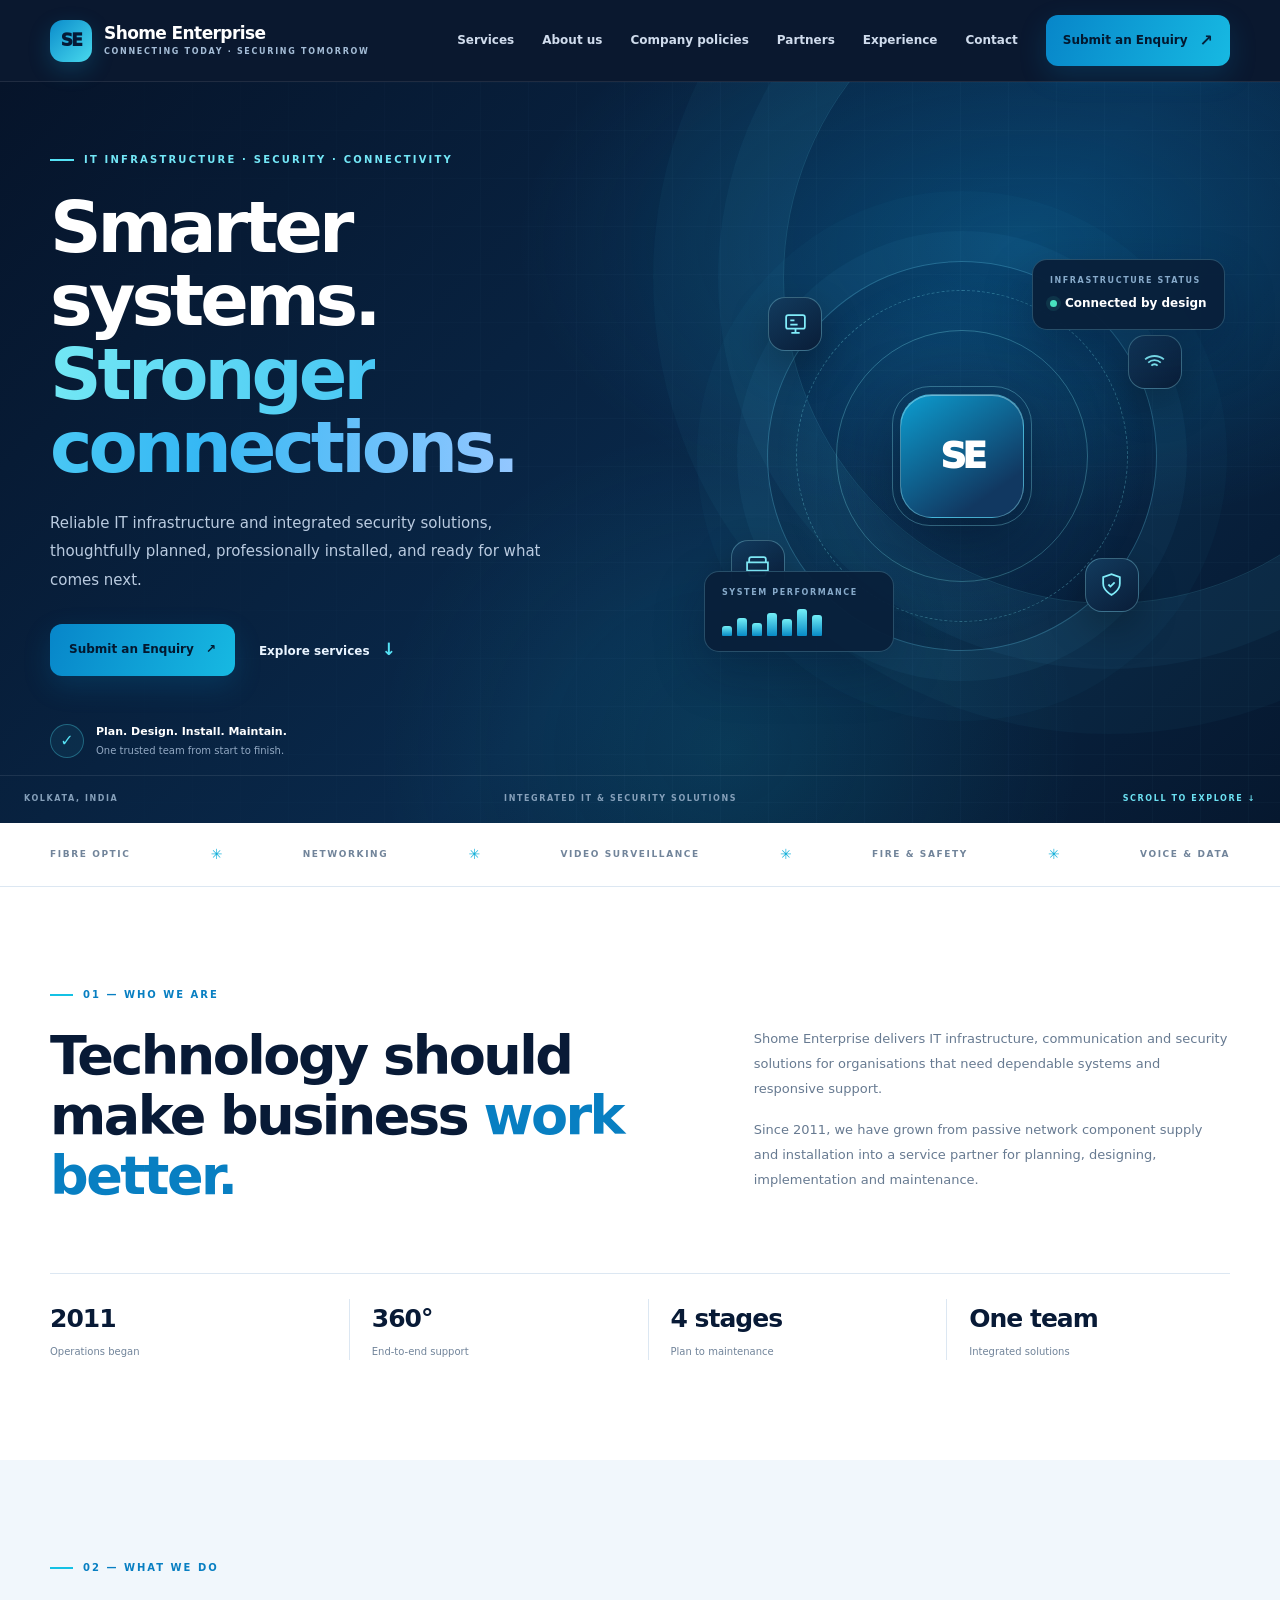
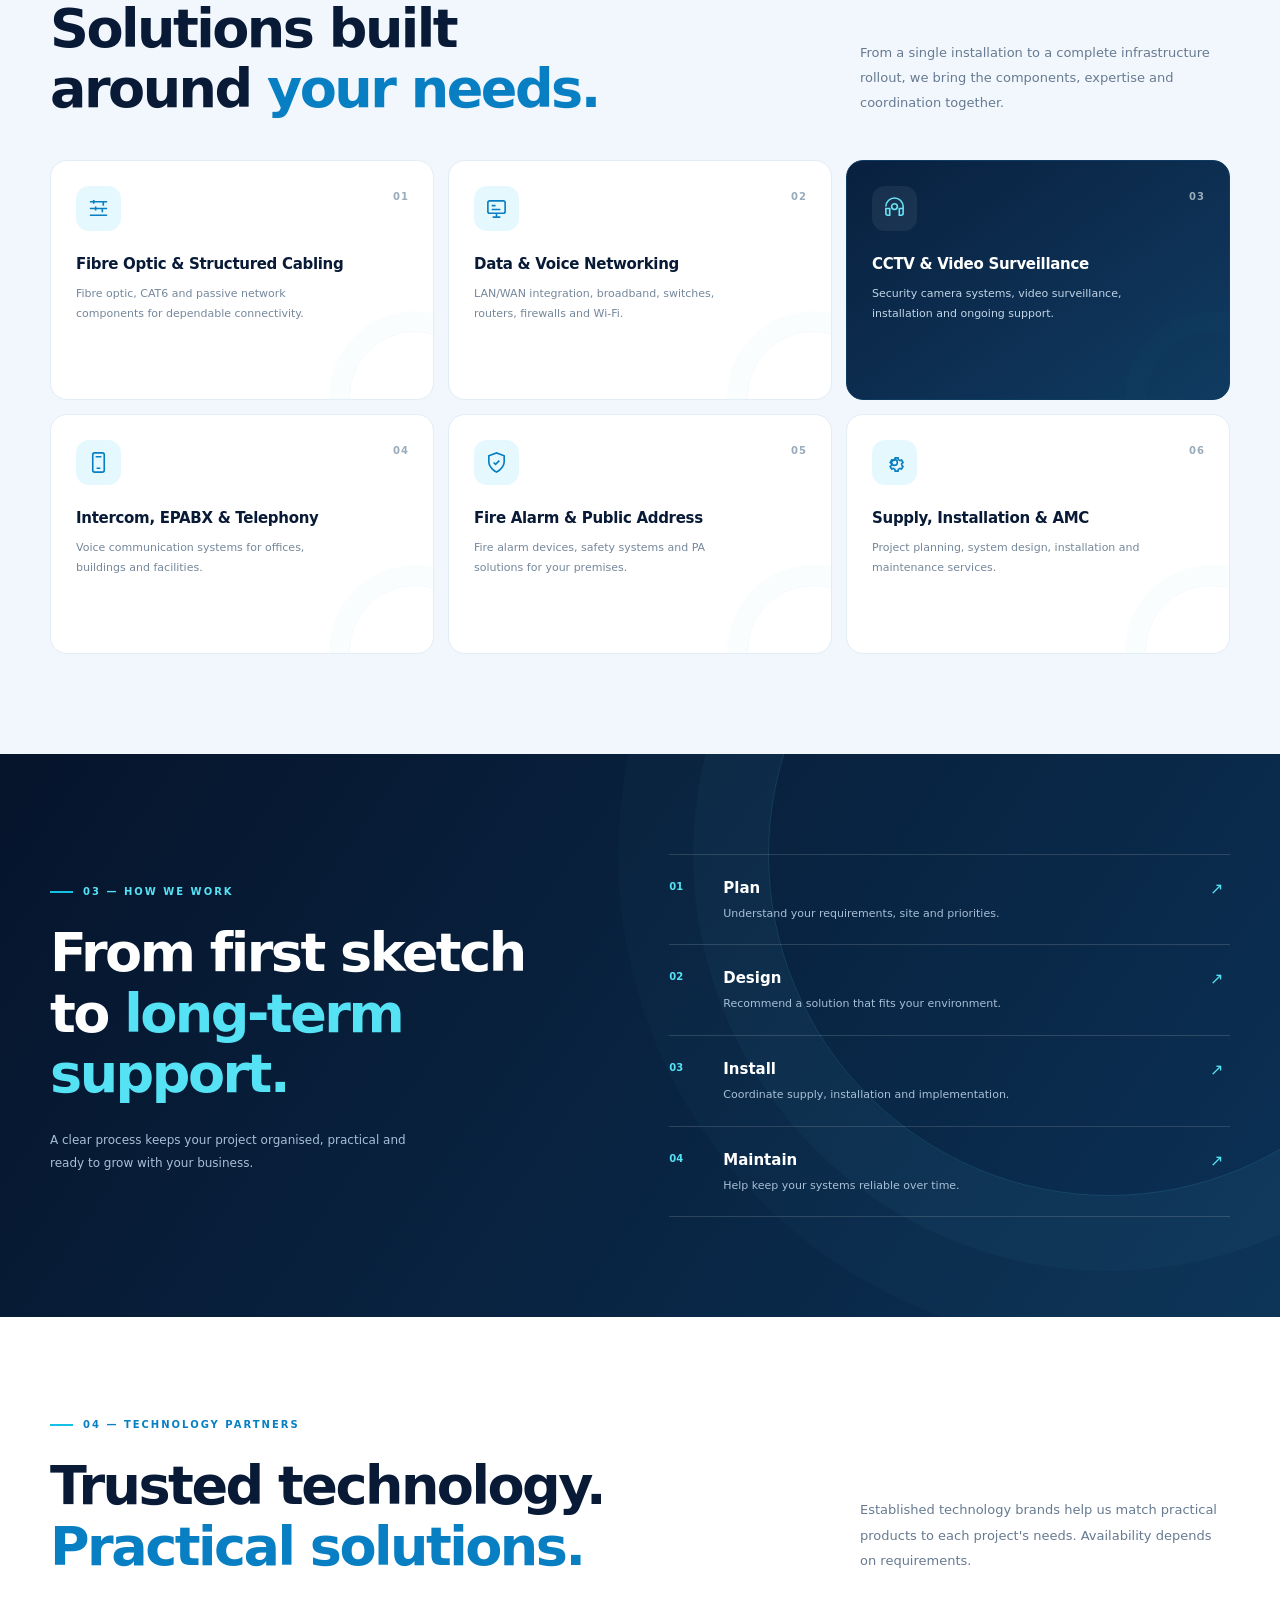
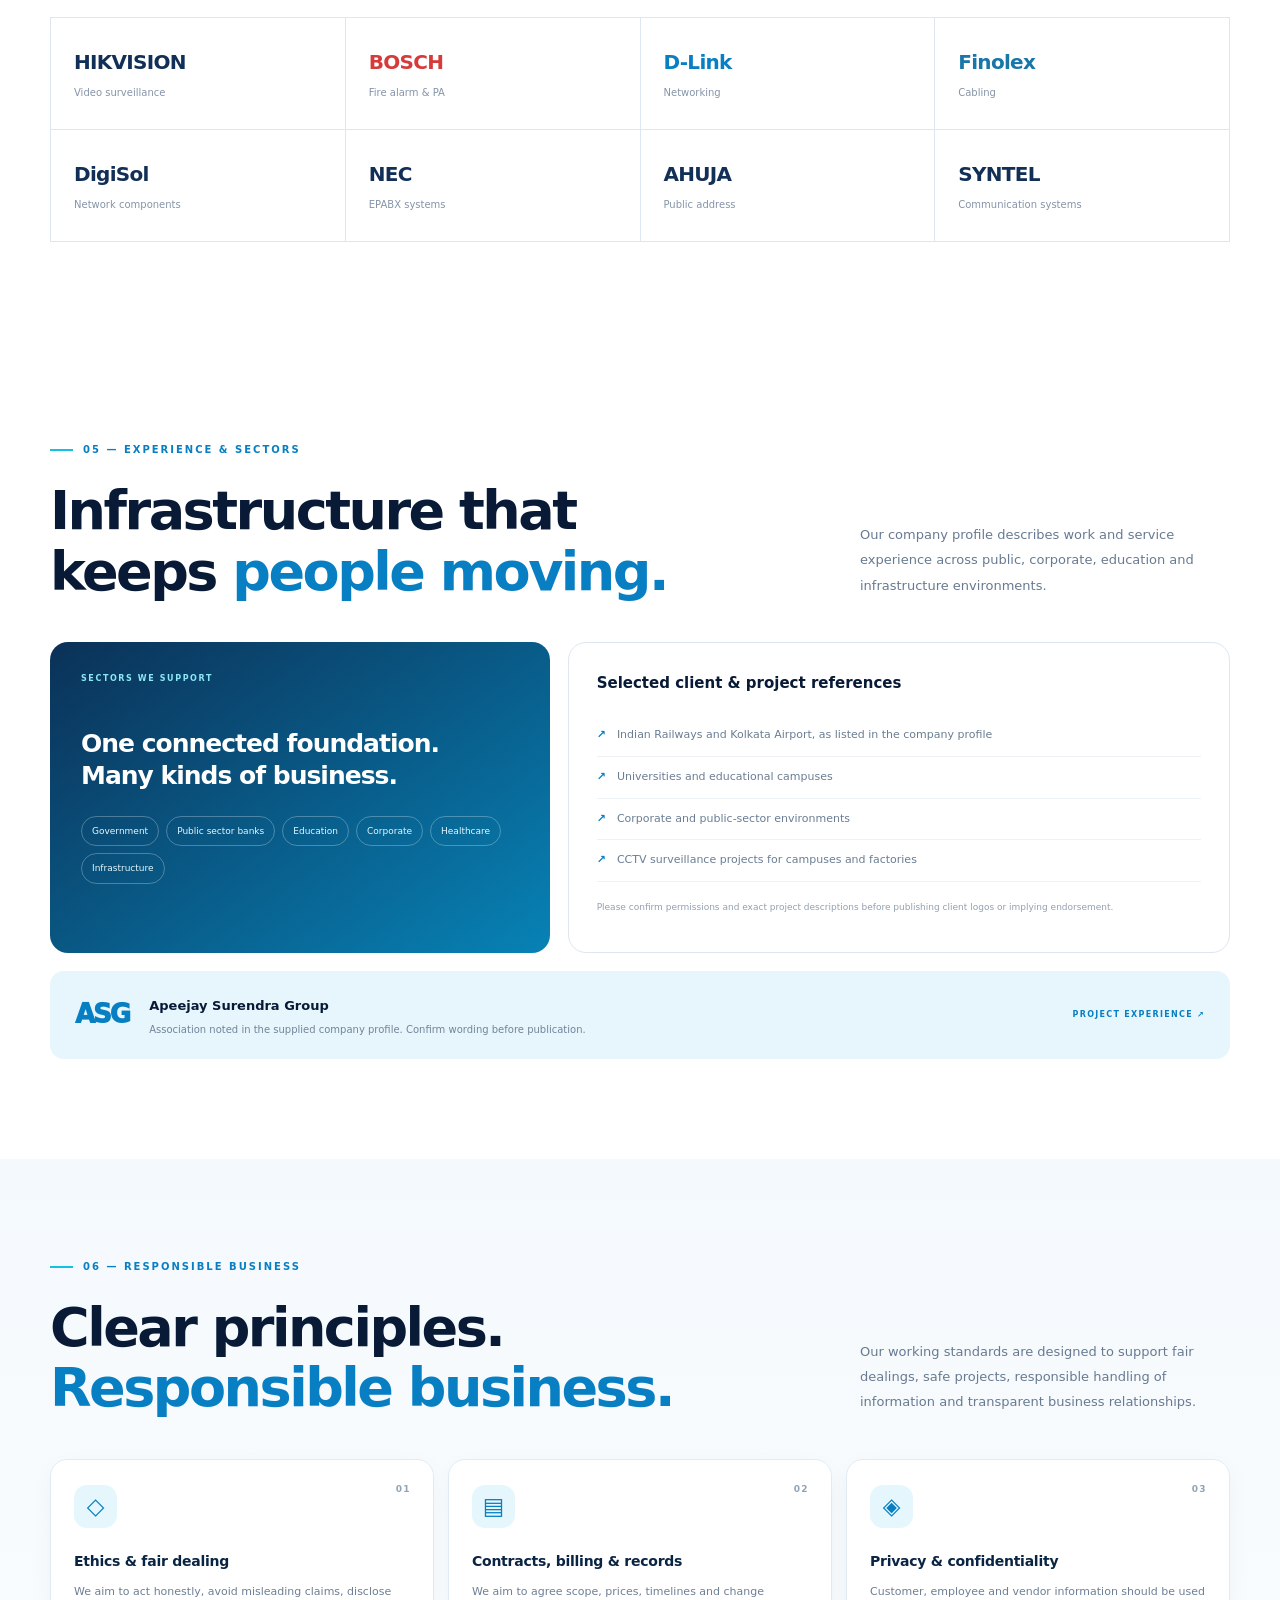
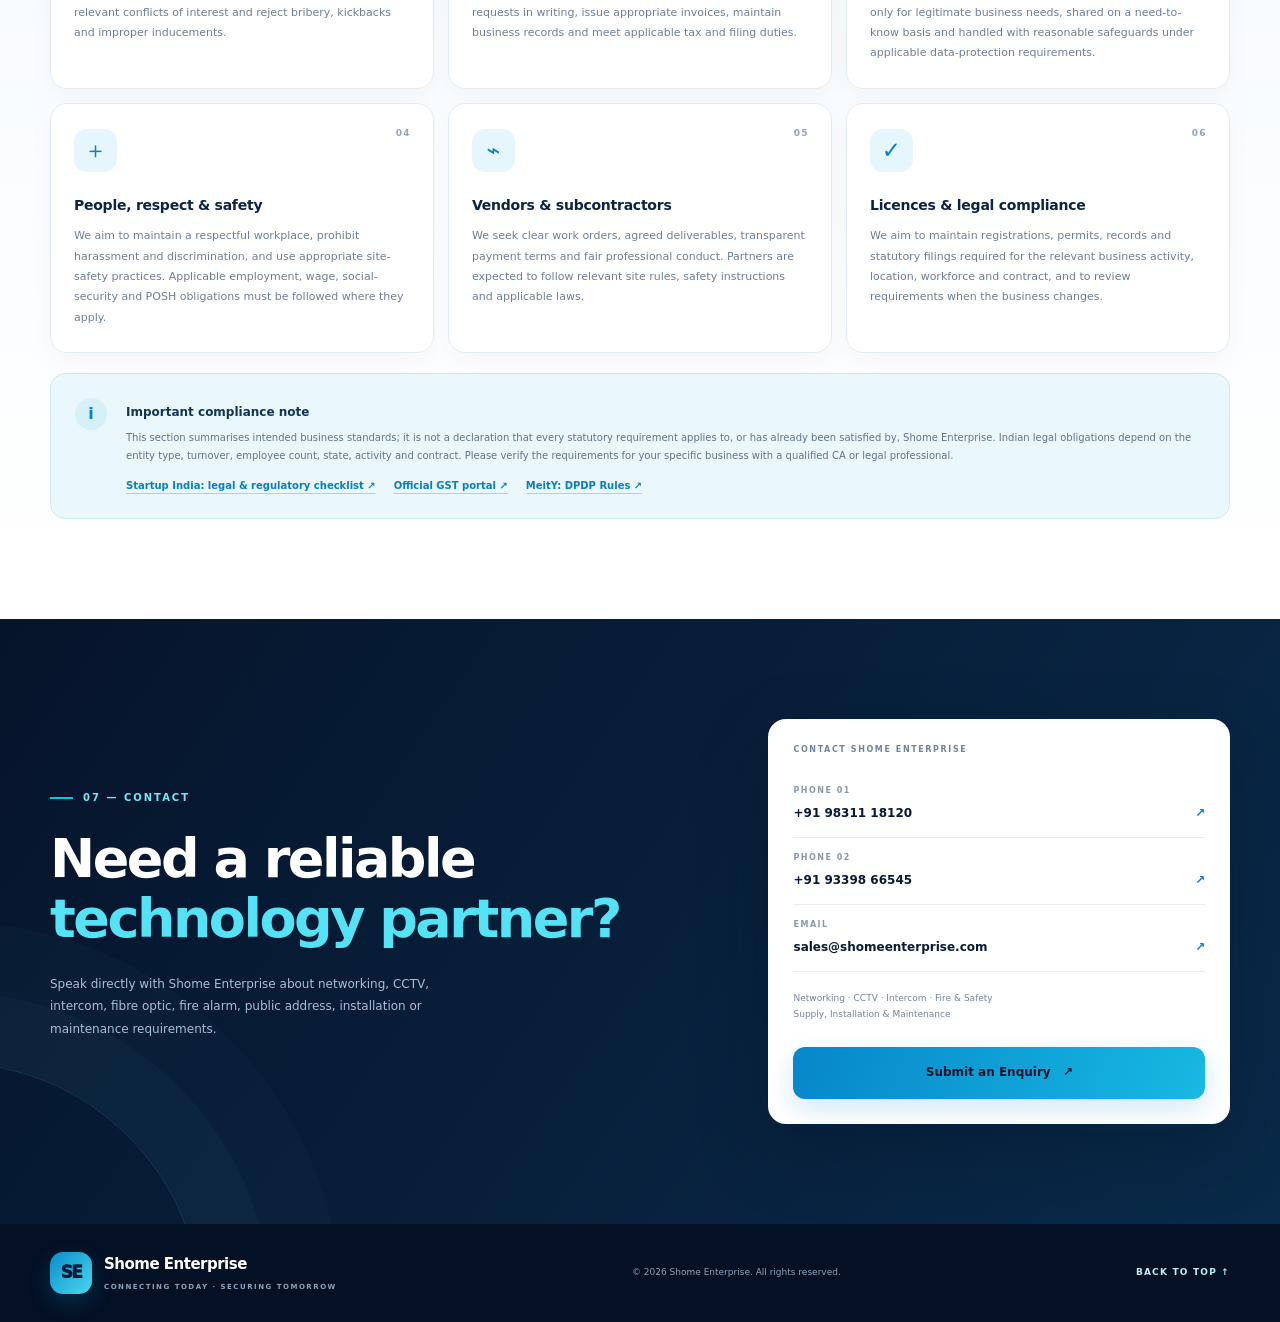
==== commit 44f65366: "Add files via upload" ====
--- a/index.html
+++ b/index.html
@@ -80,17 +80,23 @@
 }
 @media(prefers-reduced-motion:reduce){:root{scroll-behavior:auto}section[id]{scroll-margin-top:0}.policy-card{transition:none}}
 
+
+/* Google Forms enquiry link — external form opens in a separate tab. */
+.form-cta{width:100%;min-height:48px;margin-top:16px;text-align:center}
+.hero-actions .btn{min-height:48px}
+.nav-cta span{font-size:16px;color:#05213c}
+@media(max-width:700px){.hero-actions .btn{width:100%;min-height:50px}.nav .nav-cta{width:100%;min-height:48px;margin-top:10px}.form-cta{min-height:50px}}
 </style>
 </head>
 <body>
 <header class="topbar">
   <a class="brand" href="#home" aria-label="Shome Enterprise home"><span class="brand-mark">SE</span><span class="brand-text">Shome Enterprise<small>CONNECTING TODAY · SECURING TOMORROW</small></span></a>
   <button class="menu-btn" id="menuBtn" aria-label="Open menu" aria-expanded="false">☰</button>
-  <nav class="nav" id="nav"><a href="#services">Services</a><a href="#about">About us</a><a href="#policies">Company policies</a><a href="#partners">Partners</a><a href="#work">Experience</a><a href="#contact">Contact</a></nav>
+  <nav class="nav" id="nav"><a href="#services">Services</a><a href="#about">About us</a><a href="#policies">Company policies</a><a href="#partners">Partners</a><a href="#work">Experience</a><a href="#contact">Contact</a><a class="nav-cta" href="https://forms.gle/foAU1o5H5uRGuuDu5" target="_blank" rel="noopener noreferrer" aria-label="Open Shome Enterprise enquiry form in a new tab">Submit an Enquiry <span aria-hidden="true">↗</span></a></nav>
 </header>
 <main>
 <section class="hero" id="home"><div class="wrap hero-inner">
-  <div class="hero-copy-block reveal"><div class="kicker">IT infrastructure · Security · Connectivity</div><h1>Smarter systems.<br><span>Stronger connections.</span></h1><p class="hero-copy">Reliable IT infrastructure and integrated security solutions, thoughtfully planned, professionally installed, and ready for what comes next.</p><div class="hero-actions"><a class="plain-link" href="#services">Explore services <span>↓</span></a></div><div class="hero-proof"><span class="proof-check">✓</span><span><strong>Plan. Design. Install. Maintain.</strong><small>One trusted team from start to finish.</small></span></div></div>
+  <div class="hero-copy-block reveal"><div class="kicker">IT infrastructure · Security · Connectivity</div><h1>Smarter systems.<br><span>Stronger connections.</span></h1><p class="hero-copy">Reliable IT infrastructure and integrated security solutions, thoughtfully planned, professionally installed, and ready for what comes next.</p><div class="hero-actions"><a class="btn" href="https://forms.gle/foAU1o5H5uRGuuDu5" target="_blank" rel="noopener noreferrer" aria-label="Open Shome Enterprise enquiry form in a new tab">Submit an Enquiry <span aria-hidden="true">↗</span></a><a class="plain-link" href="#services">Explore services <span>↓</span></a></div><div class="hero-proof"><span class="proof-check">✓</span><span><strong>Plan. Design. Install. Maintain.</strong><small>One trusted team from start to finish.</small></span></div></div>
   <div class="visual reveal" aria-label="Illustration of connected technology"><div class="visual-halo"></div><div class="core">SE</div>
     <span class="orbital-icon oi-1"><svg viewBox="0 0 24 24" fill="none" stroke="currentColor" stroke-width="1.7"><rect x="3" y="4" width="18" height="13" rx="2"/><path d="M8 21h8m-4-4v4M7 9h4m-4 4h7"/></svg></span>
     <span class="orbital-icon oi-2"><svg viewBox="0 0 24 24" fill="none" stroke="currentColor" stroke-width="1.7"><path d="M3 10a14 14 0 0 1 18 0M6 13a9 9 0 0 1 12 0m-9 3a4 4 0 0 1 6 0m-3 3h.01"/></svg></span>
@@ -132,7 +138,7 @@
   </div>
 </section>
 
-<section class="section contact" id="contact" aria-labelledby="contact-title"><div class="wrap contact-grid"><div><div class="section-label" style="color:#73e7f7">07 — Contact</div><h2 class="section-title" id="contact-title">Need a reliable<br><em>technology partner?</em></h2><p class="contact-copy">Speak directly with Shome Enterprise about networking, CCTV, intercom, fibre optic, fire alarm, public address, installation or maintenance requirements.</p></div><div class="contact-card"><span class="mini-label">CONTACT SHOME ENTERPRISE</span><a class="contact-row" href="tel:+919831118120"><small>PHONE 01</small>+91 98311 18120 <b>↗</b></a><a class="contact-row" href="tel:+919339866545"><small>PHONE 02</small>+91 93398 66545 <b>↗</b></a><a class="contact-row" href="mailto:sales@shomeenterprise.com"><small>EMAIL</small>sales@shomeenterprise.com <b>↗</b></a><p class="note">Networking · CCTV · Intercom · Fire & Safety<br>Supply, Installation & Maintenance</p></div></div></section>
+<section class="section contact" id="contact" aria-labelledby="contact-title"><div class="wrap contact-grid"><div><div class="section-label" style="color:#73e7f7">07 — Contact</div><h2 class="section-title" id="contact-title">Need a reliable<br><em>technology partner?</em></h2><p class="contact-copy">Speak directly with Shome Enterprise about networking, CCTV, intercom, fibre optic, fire alarm, public address, installation or maintenance requirements.</p></div><div class="contact-card"><span class="mini-label">CONTACT SHOME ENTERPRISE</span><a class="contact-row" href="tel:+919831118120"><small>PHONE 01</small>+91 98311 18120 <b>↗</b></a><a class="contact-row" href="tel:+919339866545"><small>PHONE 02</small>+91 93398 66545 <b>↗</b></a><a class="contact-row" href="mailto:sales@shomeenterprise.com"><small>EMAIL</small>sales@shomeenterprise.com <b>↗</b></a><p class="note">Networking · CCTV · Intercom · Fire & Safety<br>Supply, Installation & Maintenance</p><a class="btn form-cta" href="https://forms.gle/foAU1o5H5uRGuuDu5" target="_blank" rel="noopener noreferrer" aria-label="Open Shome Enterprise enquiry form in a new tab">Submit an Enquiry <span aria-hidden="true">↗</span></a></div></div></section>
 
 </main>
 <footer><div class="wrap footer-inner"><a class="brand footer-brand" href="#home"><span class="brand-mark">SE</span><span>Shome Enterprise<small>CONNECTING TODAY · SECURING TOMORROW</small></span></a><span class="copyright">© <span id="year"></span> Shome Enterprise. All rights reserved.</span><a class="back-top" href="#home">BACK TO TOP ↑</a></div></footer>
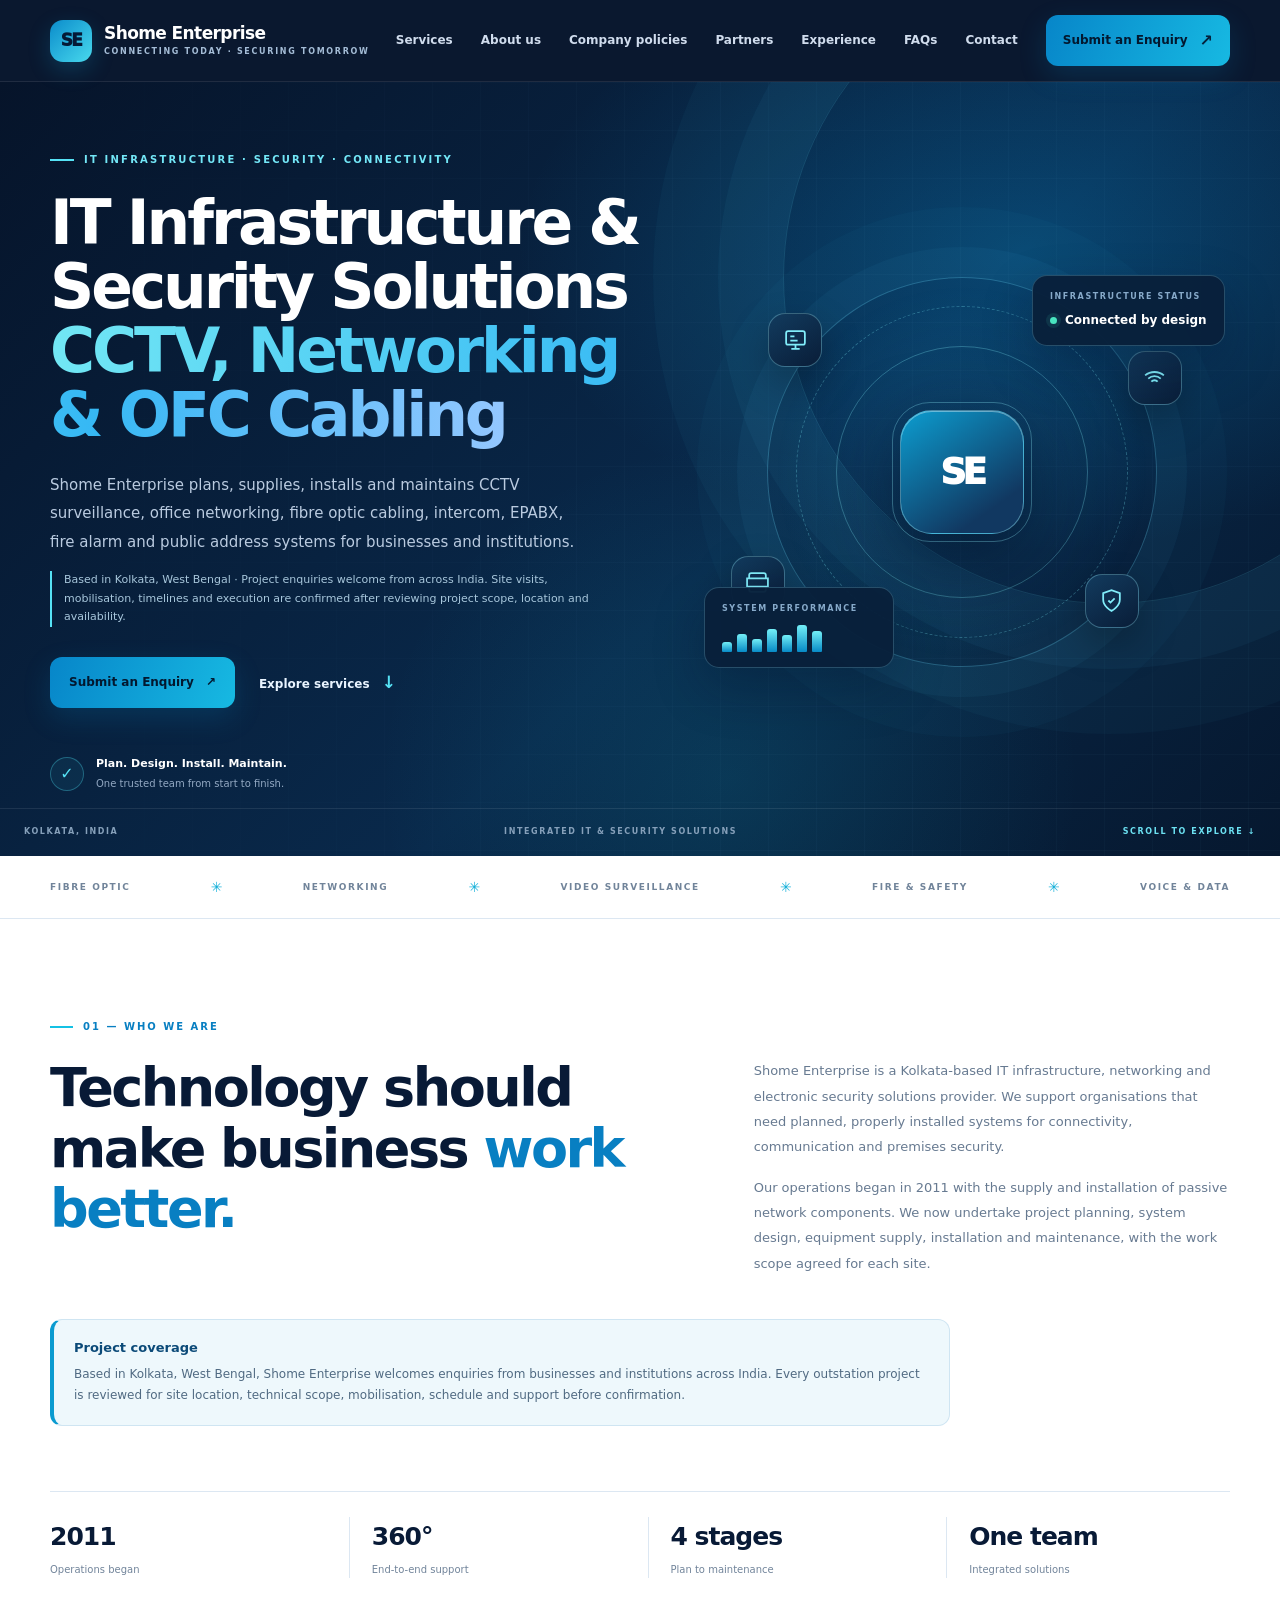
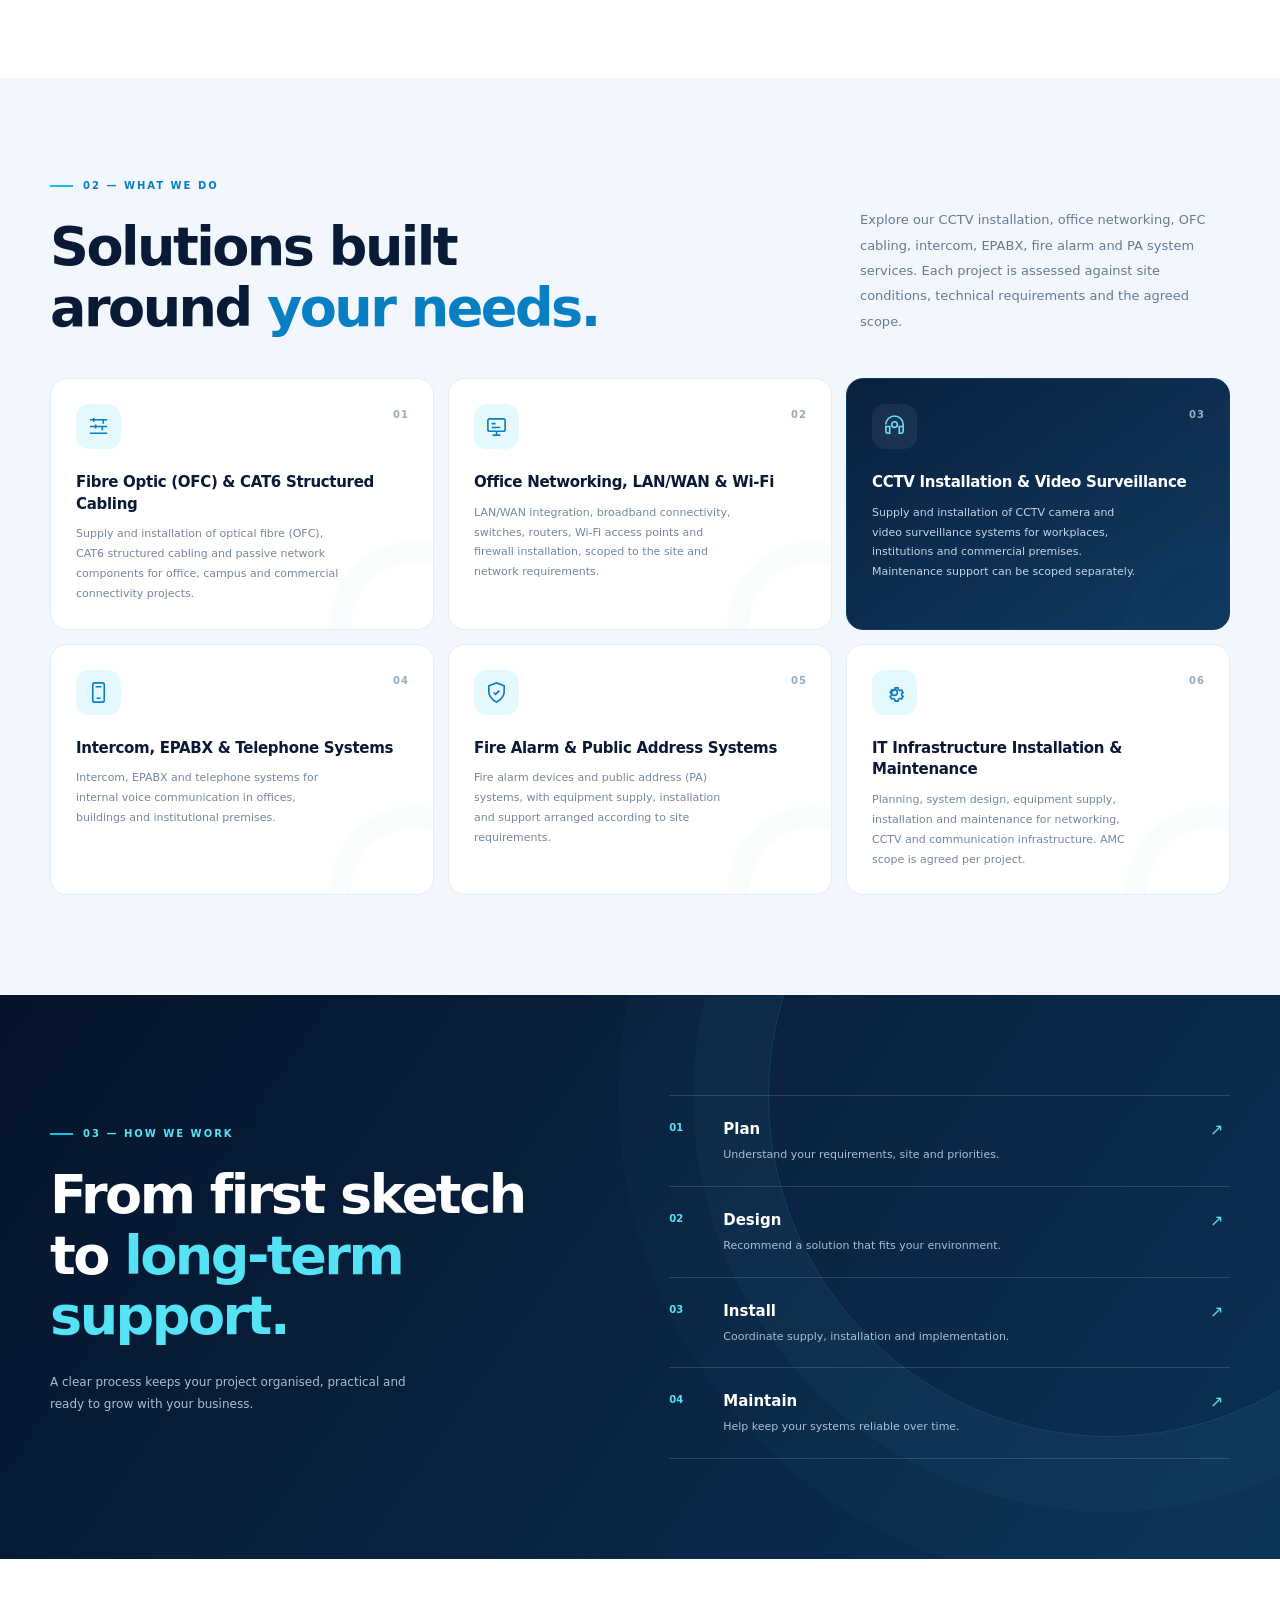
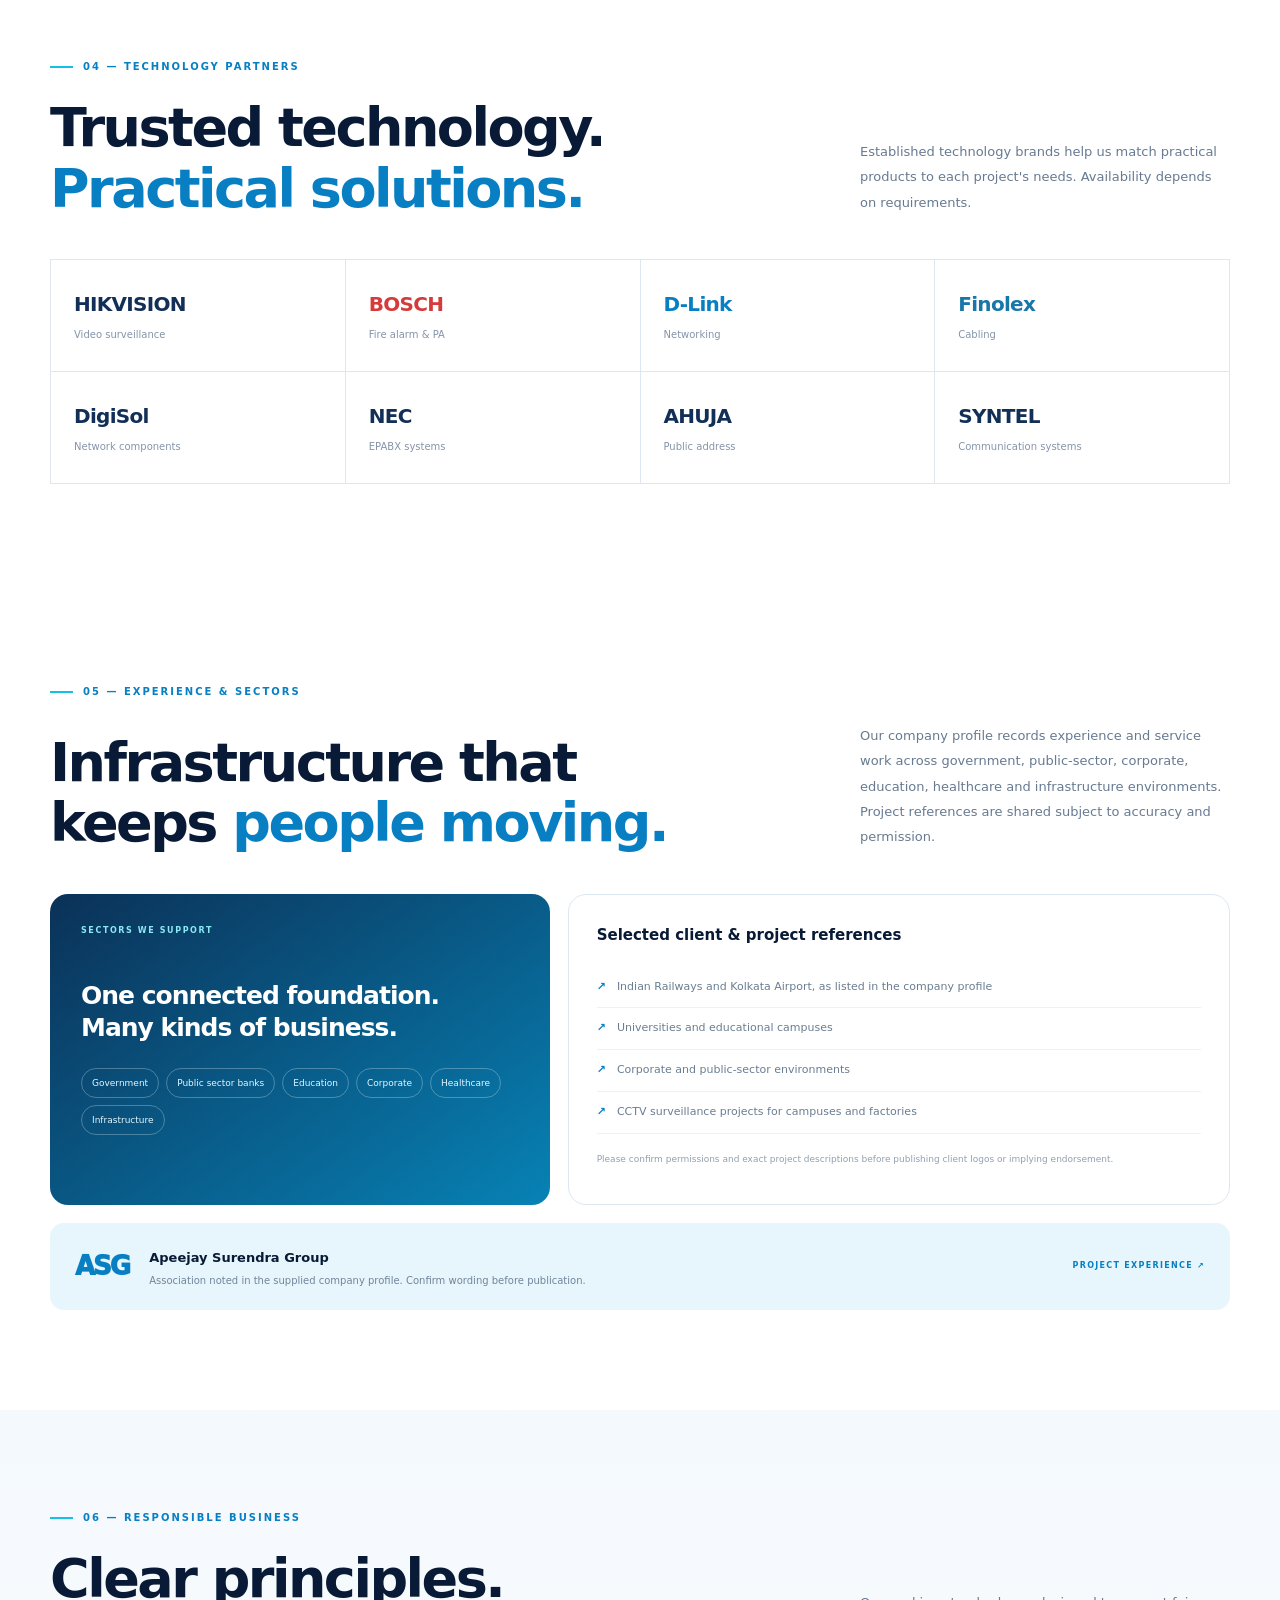
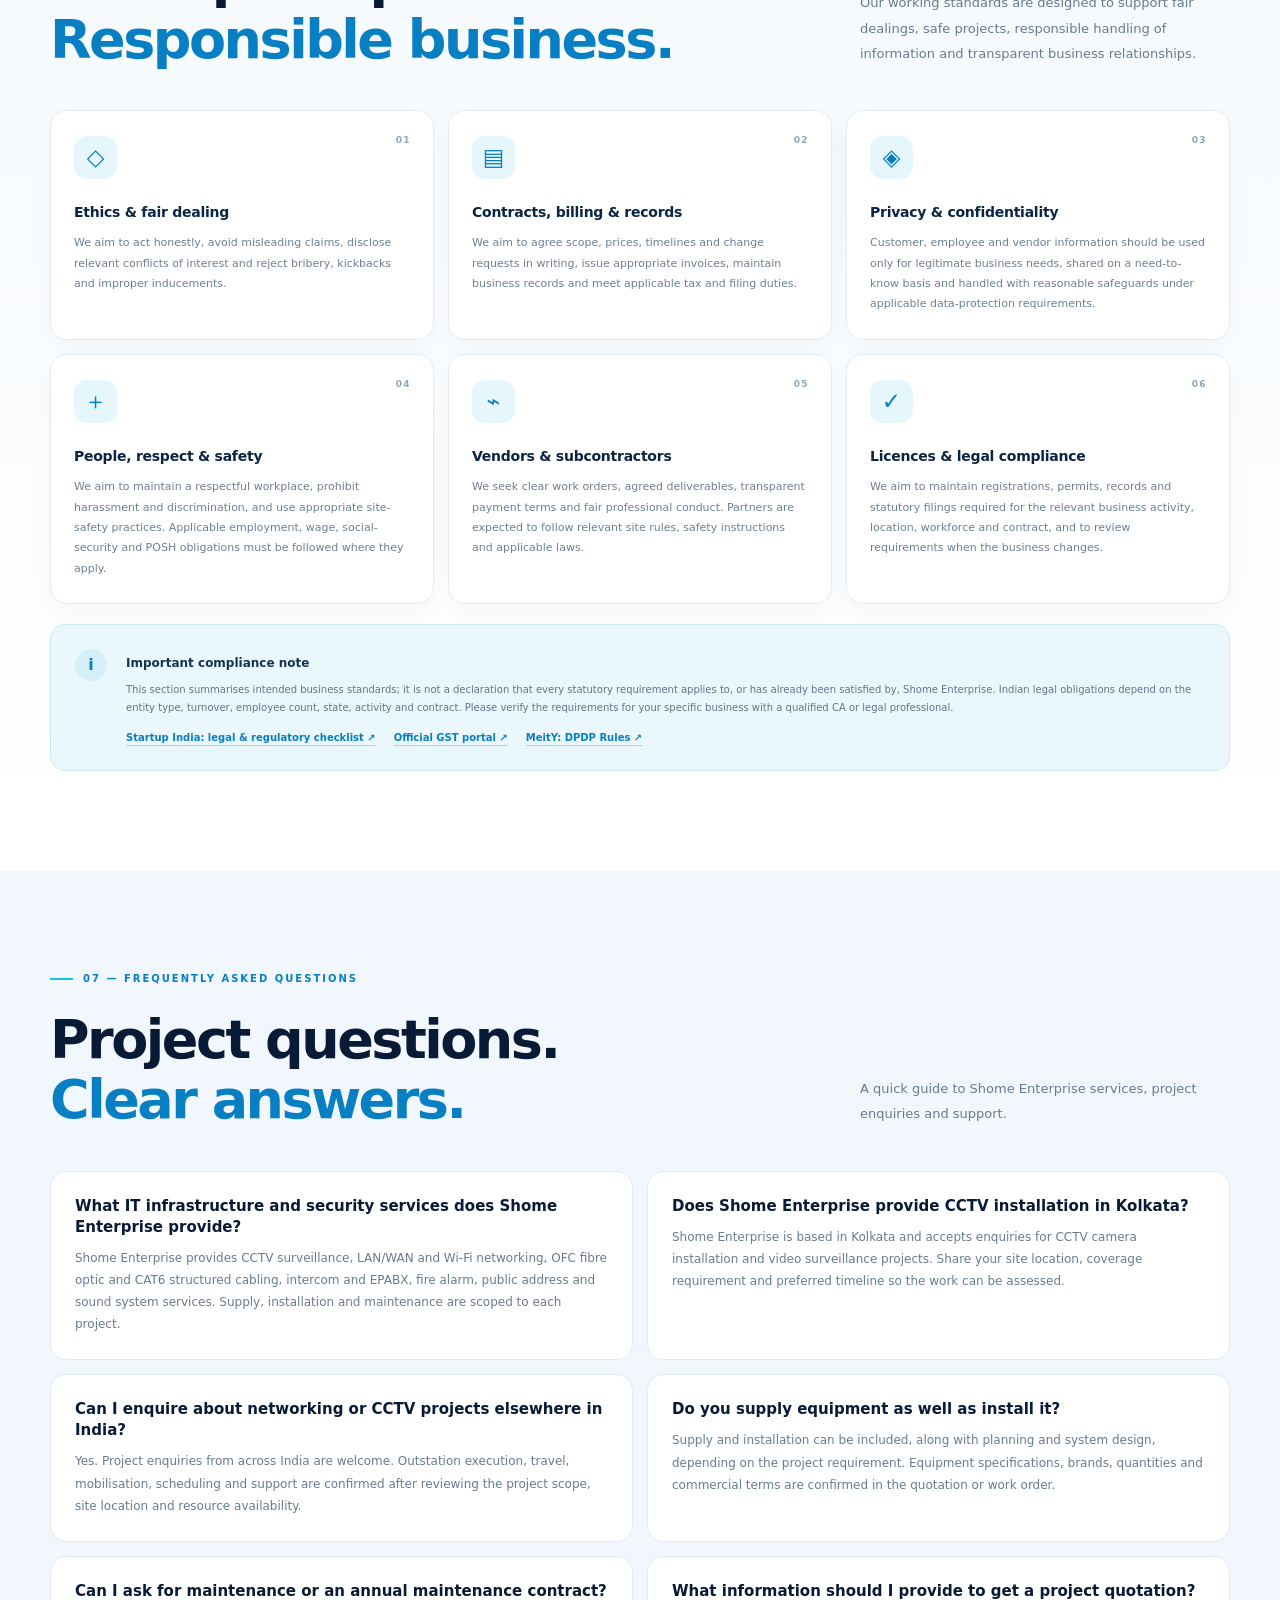
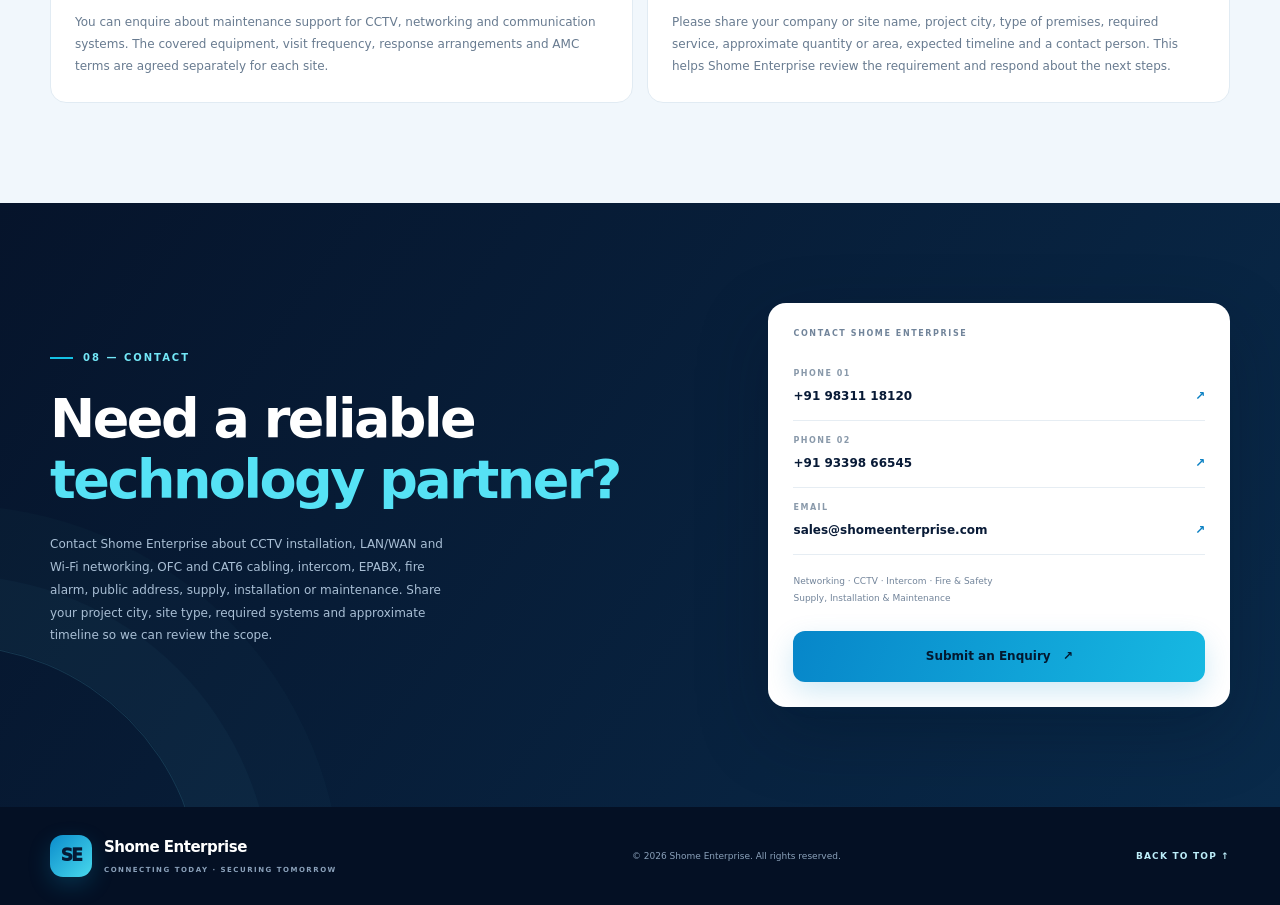
==== commit c1c8c152: "Add files via upload" ====
--- a/index.html
+++ b/index.html
@@ -4,20 +4,173 @@
 <meta charset="UTF-8">
 <meta name="viewport" content="width=device-width, initial-scale=1.0">
 <meta name="theme-color" content="#07162e">
-<meta name="description" content="Shome Enterprise provides IT infrastructure, networking, CCTV, fibre optic, intercom, fire alarm and integrated security solutions.">
-<title>Shome Enterprise | Modern IT & Security Solutions</title>
+<meta name="author" content="Shome Enterprise">
+<link rel="icon" type="image/svg+xml" href="https://nabarunshome65-tech.github.io/shome-enterprise-company/assets/shome-enterprise-icon.svg">
+<meta name="description" content="Kolkata-based Shome Enterprise provides CCTV, networking, OFC/CAT6 cabling, intercom, EPABX, fire alarm and PA systems. Project enquiries across India.">
+<meta name="robots" content="index, follow, max-image-preview:large">
+<link rel="canonical" href="https://nabarunshome65-tech.github.io/shome-enterprise-company/">
+<title>Shome Enterprise | CCTV &amp; Networking Services in Kolkata</title>
+<meta property="og:type" content="website">
+<meta property="og:site_name" content="Shome Enterprise">
+<meta property="og:title" content="Shome Enterprise | CCTV &amp; Networking Services in Kolkata">
+<meta property="og:description" content="Kolkata-based IT infrastructure services: CCTV installation, LAN/WAN networking, OFC and CAT6 cabling, intercom, EPABX, fire alarm and PA systems. Project enquiries across India.">
+<meta property="og:url" content="https://nabarunshome65-tech.github.io/shome-enterprise-company/">
+<meta property="og:image" content="https://nabarunshome65-tech.github.io/shome-enterprise-company/assets/shome-enterprise-social-preview.jpg">
+<meta property="og:image:width" content="1200">
+<meta property="og:image:height" content="630">
+<meta property="og:image:type" content="image/jpeg">
+<meta property="og:image:alt" content="Shome Enterprise promotional illustration of CCTV, networking, fibre optic, intercom and fire safety services">
+<meta property="og:locale" content="en_IN">
+<meta name="twitter:card" content="summary_large_image">
+<meta name="twitter:title" content="Shome Enterprise | CCTV &amp; Networking Services in Kolkata">
+<meta name="twitter:description" content="CCTV installation, office networking, OFC and CAT6 cabling, intercom, EPABX and fire alarm systems from Kolkata-based Shome Enterprise. Enquiries across India.">
+<meta name="twitter:image" content="https://nabarunshome65-tech.github.io/shome-enterprise-company/assets/shome-enterprise-social-preview.jpg">
+<script type="application/ld+json">
+{
+  "@context": "https://schema.org",
+  "@graph": [
+    {
+      "@type": "Organization",
+      "@id": "https://nabarunshome65-tech.github.io/shome-enterprise-company/#organization",
+      "name": "Shome Enterprise",
+      "url": "https://nabarunshome65-tech.github.io/shome-enterprise-company/",
+      "foundingDate": "2011",
+      "description": "Kolkata-based provider of IT infrastructure, networking and electronic security solutions. Services include CCTV surveillance, LAN/WAN networking, OFC and CAT6 cabling, intercom, EPABX, fire alarm, public address, equipment supply, installation and maintenance. Project enquiries from across India are welcome; execution is assessed by location, scope and availability.",
+      "email": "sales@shomeenterprise.com",
+      "telephone": [
+        "+919831118120",
+        "+919339866545"
+      ],
+      "areaServed": {
+        "@type": "Country",
+        "name": "India"
+      },
+      "knowsAbout": [
+        "CCTV installation and video surveillance",
+        "IT infrastructure and LAN/WAN networking",
+        "OFC fibre optic cabling and CAT6 structured cabling",
+        "Intercom and EPABX systems",
+        "Fire alarm and public address systems",
+        "Supply, installation and maintenance"
+      ],
+      "contactPoint": [
+        {
+          "@type": "ContactPoint",
+          "contactType": "Sales enquiries",
+          "telephone": "+919831118120",
+          "email": "sales@shomeenterprise.com"
+        },
+        {
+          "@type": "ContactPoint",
+          "contactType": "Business enquiries",
+          "telephone": "+919339866545",
+          "email": "sales@shomeenterprise.com"
+        }
+      ],
+      "hasOfferCatalog": {
+        "@type": "OfferCatalog",
+        "name": "IT Infrastructure and Security Services",
+        "itemListElement": [
+          {
+            "@type": "Offer",
+            "itemOffered": {
+              "@type": "Service",
+              "name": "CCTV installation and video surveillance",
+              "description": "Supply and installation of CCTV camera and video surveillance systems; maintenance scope agreed per project.",
+              "provider": {
+                "@id": "https://nabarunshome65-tech.github.io/shome-enterprise-company/#organization"
+              }
+            }
+          },
+          {
+            "@type": "Offer",
+            "itemOffered": {
+              "@type": "Service",
+              "name": "IT networking and LAN/WAN",
+              "description": "LAN/WAN integration, broadband connectivity, switches, routers, Wi-Fi access points and firewall installation.",
+              "provider": {
+                "@id": "https://nabarunshome65-tech.github.io/shome-enterprise-company/#organization"
+              }
+            }
+          },
+          {
+            "@type": "Offer",
+            "itemOffered": {
+              "@type": "Service",
+              "name": "Fibre optic and structured cabling",
+              "description": "OFC fibre optic cabling, CAT6 structured cabling and passive network components.",
+              "provider": {
+                "@id": "https://nabarunshome65-tech.github.io/shome-enterprise-company/#organization"
+              }
+            }
+          },
+          {
+            "@type": "Offer",
+            "itemOffered": {
+              "@type": "Service",
+              "name": "Intercom and EPABX systems",
+              "description": "Intercom, EPABX and telephone systems for office and building communication.",
+              "provider": {
+                "@id": "https://nabarunshome65-tech.github.io/shome-enterprise-company/#organization"
+              }
+            }
+          },
+          {
+            "@type": "Offer",
+            "itemOffered": {
+              "@type": "Service",
+              "name": "Fire alarm and public address systems",
+              "description": "Fire alarm devices and public address systems supplied and installed according to site requirements.",
+              "provider": {
+                "@id": "https://nabarunshome65-tech.github.io/shome-enterprise-company/#organization"
+              }
+            }
+          },
+          {
+            "@type": "Offer",
+            "itemOffered": {
+              "@type": "Service",
+              "name": "IT infrastructure installation and maintenance",
+              "description": "Project planning, system design, equipment supply, installation and maintenance for networking, CCTV and communication infrastructure.",
+              "provider": {
+                "@id": "https://nabarunshome65-tech.github.io/shome-enterprise-company/#organization"
+              }
+            }
+          }
+        ]
+      }
+    },
+    {
+      "@type": "WebSite",
+      "@id": "https://nabarunshome65-tech.github.io/shome-enterprise-company/#website",
+      "url": "https://nabarunshome65-tech.github.io/shome-enterprise-company/",
+      "name": "Shome Enterprise",
+      "inLanguage": "en-IN",
+      "publisher": {
+        "@id": "https://nabarunshome65-tech.github.io/shome-enterprise-company/#organization"
+      }
+    }
+  ]
+}
+</script>
 <style>
 /* SHOME ENTERPRISE — self-contained website. CSS and JavaScript are embedded in this file. */
+/* SEO content callout */
+.coverage-note{margin-top:28px;padding:18px 20px;border:1px solid #cfe5f2;border-left:4px solid #0b9bd0;border-radius:12px;background:#eef8fc;max-width:900px}
+.coverage-note strong{display:block;color:#0b4a78;font-size:13px;margin-bottom:5px}
+.coverage-note p{margin:0;color:#506a82;font-size:12px;line-height:1.8}
+@media(max-width:680px){.coverage-note{padding:15px}.coverage-note p{font-size:11px}}
+
 :root{--ink:#081a36;--ink2:#102b50;--blue:#087fc2;--blue2:#13b7e6;--cyan:#56e2f5;--text:#eaf3ff;--muted:#9fb1c9;--paper:#f5f9fd;--line:rgba(255,255,255,.13);--lightline:#dce7f2;--r:22px;--shadow:0 24px 80px rgba(2,16,40,.18);--max:1180px}
 *{box-sizing:border-box}html{scroll-behavior:smooth;scroll-padding-top:90px}body{margin:0;font-family:Inter,ui-sans-serif,system-ui,-apple-system,"Segoe UI",Arial,sans-serif;background:var(--paper);color:var(--ink);line-height:1.6;-webkit-font-smoothing:antialiased}a{color:inherit;text-decoration:none}button,input,textarea,select{font:inherit}button,a{-webkit-tap-highlight-color:transparent}button:focus-visible,a:focus-visible,input:focus-visible,textarea:focus-visible{outline:3px solid var(--cyan);outline-offset:3px}.wrap{width:min(var(--max),calc(100% - 48px));margin-inline:auto}.topbar{height:82px;display:flex;align-items:center;justify-content:space-between;gap:22px;position:sticky;top:0;z-index:100;background:rgba(6,20,43,.98);border-bottom:1px solid rgba(255,255,255,.09);padding:0 max(24px,calc((100vw - var(--max))/2))}.brand{display:flex;align-items:center;gap:12px;min-width:0;color:white}.brand-mark{width:42px;height:42px;border-radius:13px;display:grid;place-items:center;background:linear-gradient(135deg,#0b8ccb,#48d9ed);color:#051a36;font-size:17px;font-weight:950;letter-spacing:-1.7px;box-shadow:0 8px 22px #10a9de35}.brand-text{font-size:17px;line-height:1.1;font-weight:850;letter-spacing:-.6px}.brand-text small{display:block;margin-top:6px;font-size:8px;letter-spacing:1.7px;font-weight:750;color:#a5bdd7}.nav{display:flex;align-items:center;gap:28px;color:#d0dced;font-size:12px;font-weight:650}.nav a:not(.nav-cta){transition:color .2s}.nav a:not(.nav-cta):hover{color:var(--cyan)}.nav-cta,.btn{display:inline-flex;justify-content:center;align-items:center;gap:12px;border:0;border-radius:12px;background:linear-gradient(110deg,#0786c9,#17b9e2);color:#03182f;font-size:12px;font-weight:850;padding:13px 17px;box-shadow:0 10px 28px #058bca30;transition:transform .2s,box-shadow .2s;cursor:pointer}.nav-cta:hover,.btn:hover{transform:translateY(-2px);box-shadow:0 14px 32px #058bca55}.menu-btn{display:none;border:1px solid #ffffff24;background:#ffffff0d;color:white;font-size:22px;border-radius:11px;width:44px;height:44px;cursor:pointer}
-.hero{position:relative;overflow:hidden;background:radial-gradient(ellipse at 80% 22%,rgba(7,149,218,.27),transparent 35%),radial-gradient(ellipse at 57% 90%,rgba(20,202,226,.12),transparent 34%),linear-gradient(135deg,#06142a,#09294b 58%,#06182f);color:white;min-height:650px;display:flex;align-items:center}.hero:before{content:"";position:absolute;inset:0;opacity:.19;background-image:linear-gradient(rgba(151,214,255,.14) 1px,transparent 1px),linear-gradient(90deg,rgba(151,214,255,.14) 1px,transparent 1px);background-size:48px 48px;mask-image:linear-gradient(90deg,transparent,#000 55%,#000)}.hero:after{content:"";position:absolute;width:650px;height:650px;right:-155px;top:-130px;border:1px solid #6de7ff24;border-radius:50%;box-shadow:0 0 0 65px #42caf10b,0 0 0 130px #42caf108}.hero-inner{position:relative;z-index:1;display:grid;grid-template-columns:1.05fr .95fr;gap:50px;align-items:center;padding-top:70px;padding-bottom:64px}.kicker{display:flex;align-items:center;gap:10px;font-size:10px;letter-spacing:2.2px;font-weight:850;color:#73e7f7;text-transform:uppercase}.kicker:before{content:"";width:24px;height:2px;background:var(--cyan)}h1,h2,h3,p{margin-top:0}h1{font-size:clamp(42px,5.6vw,74px);line-height:1.025;letter-spacing:-4px;font-weight:850;margin:23px 0 24px;max-width:680px}h1 span,.gradient-text{background:linear-gradient(90deg,#72e7f4,#36b8f4 60%,#94c7ff);-webkit-background-clip:text;background-clip:text;color:transparent}.hero-copy{max-width:525px;color:#bacbe0;font-size:15px;line-height:1.9}.hero-actions{display:flex;align-items:center;gap:24px;flex-wrap:wrap;margin-top:30px}.btn{padding:16px 19px}.plain-link{font-size:12px;font-weight:750;color:#e9f4ff}.plain-link span{color:var(--cyan);padding-left:8px;font-size:17px}.hero-proof{margin-top:47px;display:flex;align-items:center;gap:12px;color:#d5e3f3;font-size:11px}.proof-check{width:34px;height:34px;border:1px solid #4cdaec55;border-radius:50%;display:grid;place-items:center;color:var(--cyan);background:#37d7eb12;font-size:16px}.hero-proof strong{display:block;font-size:11px;color:white}.hero-proof small{display:block;color:#93a9c3;margin-top:3px;font-size:10px}.visual{min-height:430px;position:relative;display:grid;place-items:center}.visual-halo{position:absolute;width:min(390px,80%);aspect-ratio:1;border:1px solid #69d5f34d;border-radius:50%;background:radial-gradient(circle,#2daee927,transparent 68%);box-shadow:0 0 0 30px #47c6ec0b,0 0 0 70px #47c6ec07}.visual-halo:before,.visual-halo:after{content:"";position:absolute;inset:28px;border:1px dashed #7ee9f64d;border-radius:50%;animation:spin 44s linear infinite}.visual-halo:after{inset:68px;border-style:solid;animation-direction:reverse;animation-duration:32s}.core{position:relative;width:124px;height:124px;border-radius:32px;display:grid;place-items:center;background:linear-gradient(145deg,#0c9dd0,#113861 78%);border:1px solid #9cf3ff66;box-shadow:0 22px 70px #001027a8,inset 0 1px 0 #ffffff60;color:white;font-size:36px;font-weight:950;letter-spacing:-4px;z-index:2}.core:after{content:"";position:absolute;inset:-9px;border:1px solid #8deaf74f;border-radius:38px}.orbital-icon{position:absolute;z-index:3;width:54px;height:54px;display:grid;place-items:center;border:1px solid #96e9f754;background:linear-gradient(145deg,#123b5e,#091d38);border-radius:17px;color:#81edfa;box-shadow:0 16px 38px #0004}.orbital-icon svg{width:25px;height:25px}.oi-1{top:56px;left:14%}.oi-2{right:9%;top:94px}.oi-3{bottom:59px;right:17%}.oi-4{bottom:77px;left:7%}.float-card{position:absolute;z-index:4;background:rgba(9,32,59,.97);border:1px solid #8adcfb3d;box-shadow:0 20px 50px #00102745;border-radius:15px;padding:15px 17px}.fc-top{top:18px;right:1%;min-width:175px}.fc-bottom{bottom:19px;left:2%;min-width:190px}.mini-label{display:block;color:#87aaca;font-size:8px;letter-spacing:1.6px;font-weight:800}.fc-value{display:flex;align-items:center;gap:8px;margin-top:7px;font-size:12px;font-weight:800}.status-dot{width:7px;height:7px;border-radius:50%;background:#48e4c0;box-shadow:0 0 0 4px #48e4c019}.mini-bars{display:flex;align-items:end;gap:5px;height:28px;margin-top:8px}.mini-bars i{display:block;width:10px;border-radius:3px 3px 1px 1px;background:linear-gradient(#73eff7,#078ac6)}.mini-bars i:nth-child(1){height:10px}.mini-bars i:nth-child(2){height:18px}.mini-bars i:nth-child(3){height:13px}.mini-bars i:nth-child(4){height:23px}.mini-bars i:nth-child(5){height:17px}.mini-bars i:nth-child(6){height:27px}.mini-bars i:nth-child(7){height:21px}.hero-foot{position:absolute;bottom:0;left:0;right:0;border-top:1px solid #ffffff16;padding:17px 24px;display:flex;justify-content:space-between;gap:12px;color:#86a0ba;font-size:8px;letter-spacing:1.6px;font-weight:800}.hero-foot span:last-child{color:#6ce1f2}
+.hero{position:relative;overflow:hidden;background:radial-gradient(ellipse at 80% 22%,rgba(7,149,218,.27),transparent 35%),radial-gradient(ellipse at 57% 90%,rgba(20,202,226,.12),transparent 34%),linear-gradient(135deg,#06142a,#09294b 58%,#06182f);color:white;min-height:650px;display:flex;align-items:center}.hero:before{content:"";position:absolute;inset:0;opacity:.19;background-image:linear-gradient(rgba(151,214,255,.14) 1px,transparent 1px),linear-gradient(90deg,rgba(151,214,255,.14) 1px,transparent 1px);background-size:48px 48px;mask-image:linear-gradient(90deg,transparent,#000 55%,#000)}.hero:after{content:"";position:absolute;width:650px;height:650px;right:-155px;top:-130px;border:1px solid #6de7ff24;border-radius:50%;box-shadow:0 0 0 65px #42caf10b,0 0 0 130px #42caf108}.hero-inner{position:relative;z-index:1;display:grid;grid-template-columns:1.05fr .95fr;gap:50px;align-items:center;padding-top:70px;padding-bottom:64px}.kicker{display:flex;align-items:center;gap:10px;font-size:10px;letter-spacing:2.2px;font-weight:850;color:#73e7f7;text-transform:uppercase}.kicker:before{content:"";width:24px;height:2px;background:var(--cyan)}h1,h2,h3,p{margin-top:0}h1{font-size:clamp(36px,4.8vw,62px);line-height:1.04;letter-spacing:-3.1px;font-weight:850;margin:23px 0 24px;max-width:680px}h1 span,.gradient-text{background:linear-gradient(90deg,#72e7f4,#36b8f4 60%,#94c7ff);-webkit-background-clip:text;background-clip:text;color:transparent}.hero-copy{max-width:525px;color:#bacbe0;font-size:15px;line-height:1.9}.hero-actions{display:flex;align-items:center;gap:24px;flex-wrap:wrap;margin-top:30px}.btn{padding:16px 19px}.plain-link{font-size:12px;font-weight:750;color:#e9f4ff}.plain-link span{color:var(--cyan);padding-left:8px;font-size:17px}.hero-proof{margin-top:47px;display:flex;align-items:center;gap:12px;color:#d5e3f3;font-size:11px}.proof-check{width:34px;height:34px;border:1px solid #4cdaec55;border-radius:50%;display:grid;place-items:center;color:var(--cyan);background:#37d7eb12;font-size:16px}.hero-proof strong{display:block;font-size:11px;color:white}.hero-proof small{display:block;color:#93a9c3;margin-top:3px;font-size:10px}.visual{min-height:430px;position:relative;display:grid;place-items:center}.visual-halo{position:absolute;width:min(390px,80%);aspect-ratio:1;border:1px solid #69d5f34d;border-radius:50%;background:radial-gradient(circle,#2daee927,transparent 68%);box-shadow:0 0 0 30px #47c6ec0b,0 0 0 70px #47c6ec07}.visual-halo:before,.visual-halo:after{content:"";position:absolute;inset:28px;border:1px dashed #7ee9f64d;border-radius:50%;animation:spin 44s linear infinite}.visual-halo:after{inset:68px;border-style:solid;animation-direction:reverse;animation-duration:32s}.core{position:relative;width:124px;height:124px;border-radius:32px;display:grid;place-items:center;background:linear-gradient(145deg,#0c9dd0,#113861 78%);border:1px solid #9cf3ff66;box-shadow:0 22px 70px #001027a8,inset 0 1px 0 #ffffff60;color:white;font-size:36px;font-weight:950;letter-spacing:-4px;z-index:2}.core:after{content:"";position:absolute;inset:-9px;border:1px solid #8deaf74f;border-radius:38px}.orbital-icon{position:absolute;z-index:3;width:54px;height:54px;display:grid;place-items:center;border:1px solid #96e9f754;background:linear-gradient(145deg,#123b5e,#091d38);border-radius:17px;color:#81edfa;box-shadow:0 16px 38px #0004}.orbital-icon svg{width:25px;height:25px}.oi-1{top:56px;left:14%}.oi-2{right:9%;top:94px}.oi-3{bottom:59px;right:17%}.oi-4{bottom:77px;left:7%}.float-card{position:absolute;z-index:4;background:rgba(9,32,59,.97);border:1px solid #8adcfb3d;box-shadow:0 20px 50px #00102745;border-radius:15px;padding:15px 17px}.fc-top{top:18px;right:1%;min-width:175px}.fc-bottom{bottom:19px;left:2%;min-width:190px}.mini-label{display:block;color:#87aaca;font-size:8px;letter-spacing:1.6px;font-weight:800}.fc-value{display:flex;align-items:center;gap:8px;margin-top:7px;font-size:12px;font-weight:800}.status-dot{width:7px;height:7px;border-radius:50%;background:#48e4c0;box-shadow:0 0 0 4px #48e4c019}.mini-bars{display:flex;align-items:end;gap:5px;height:28px;margin-top:8px}.mini-bars i{display:block;width:10px;border-radius:3px 3px 1px 1px;background:linear-gradient(#73eff7,#078ac6)}.mini-bars i:nth-child(1){height:10px}.mini-bars i:nth-child(2){height:18px}.mini-bars i:nth-child(3){height:13px}.mini-bars i:nth-child(4){height:23px}.mini-bars i:nth-child(5){height:17px}.mini-bars i:nth-child(6){height:27px}.mini-bars i:nth-child(7){height:21px}.hero-foot{position:absolute;bottom:0;left:0;right:0;border-top:1px solid #ffffff16;padding:17px 24px;display:flex;justify-content:space-between;gap:12px;color:#86a0ba;font-size:8px;letter-spacing:1.6px;font-weight:800}.hero-foot span:last-child{color:#6ce1f2}
 .trustline{background:white;border-bottom:1px solid var(--lightline);padding:20px 0}.trustline-inner{display:flex;align-items:center;justify-content:space-between;gap:18px;flex-wrap:wrap}.trustline span{font-size:9px;letter-spacing:1.6px;font-weight:850;color:#71849a}.trustline b{color:#12afd9;font-size:14px}.section{padding:100px 0}.light-section{background:white}.section-label{font-size:10px;letter-spacing:2px;font-weight:850;text-transform:uppercase;color:var(--blue);margin-bottom:23px;display:flex;gap:10px;align-items:center}.section-label:before{content:"";width:23px;height:2px;background:#14c1e4}.section-title{font-size:clamp(34px,4.4vw,54px);font-weight:850;line-height:1.12;letter-spacing:-2.5px;color:var(--ink);margin:0}.section-title em{font-style:normal;color:var(--blue)}.split{display:grid;grid-template-columns:1fr .83fr;gap:11%;align-items:start}.copy p,.section-intro{font-size:13px;line-height:1.95;color:#677a91}.copy p{margin-bottom:15px}.inline-link{display:inline-flex;gap:15px;margin-top:8px;font-size:11px;font-weight:850;color:var(--blue);border-bottom:1px solid #b4e9f4;padding-bottom:9px}.stats{display:grid;grid-template-columns:repeat(4,1fr);gap:15px;margin-top:65px;padding-top:25px;border-top:1px solid var(--lightline)}.stat{padding-left:22px;border-left:1px solid var(--lightline)}.stat:first-child{padding-left:0;border-left:0}.stat strong{display:block;font-size:25px;letter-spacing:-1px;font-weight:900}.stat span{display:block;font-size:10px;color:#71849a;margin-top:5px}.services{background:#f1f7fc}.section-heading-row{display:flex;align-items:end;justify-content:space-between;gap:30px;margin-bottom:40px}.section-intro{max-width:370px;margin:0 0 4px}.service-grid{display:grid;grid-template-columns:repeat(3,1fr);gap:14px}.service{position:relative;min-height:240px;padding:25px;background:#fff;border:1px solid #e3edf5;border-radius:17px;overflow:hidden;transition:transform .25s,box-shadow .25s,border-color .25s}.service:hover{transform:translateY(-5px);box-shadow:0 18px 45px #0c2d5013;border-color:#afe8f4}.service.dark{background:linear-gradient(145deg,#09203f,#103b61);color:white;border-color:#103b61}.service:after{content:"";position:absolute;width:130px;height:130px;border:1px solid #0c88ba0c;border-radius:50%;right:-48px;bottom:-64px;box-shadow:0 0 0 20px #0c88ba05}.service-symbol{width:45px;height:45px;display:grid;place-items:center;background:#e5f8fd;color:#087fc2;border-radius:13px}.service.dark .service-symbol{background:#ffffff10;color:#69e3f3}.service-symbol svg{width:23px;height:23px}.service-no{position:absolute;right:24px;top:28px;color:#9aabba;font-size:10px;font-weight:800;letter-spacing:1px}.service h3{font-size:15px;line-height:1.45;letter-spacing:-.3px;margin:23px 0 9px;font-weight:800}.service p{font-size:11px;line-height:1.8;color:#75879b;margin:0;max-width:270px}.service.dark p{color:#c1d5e8}.service-go{position:absolute;bottom:20px;right:23px;color:var(--blue);font-size:18px}.service.dark .service-go{color:var(--cyan)}
 .process{background:linear-gradient(125deg,#06142b,#0b3155);color:white;overflow:hidden;position:relative}.process:before{content:"";position:absolute;right:-170px;top:-240px;width:680px;height:680px;border:1px solid #5adbf425;border-radius:50%;box-shadow:0 0 0 75px #5adbf408,0 0 0 150px #5adbf405}.process-grid{position:relative;display:grid;grid-template-columns:.92fr 1.08fr;gap:12%;align-items:center}.process .section-title{color:white}.process .section-title em{color:var(--cyan)}.process .section-label{color:var(--cyan)}.process-copy{color:#a8bfd7;font-size:12px;line-height:1.9;max-width:380px;margin-top:24px}.steps{border-top:1px solid #ffffff24}.step{display:grid;grid-template-columns:38px 1fr 20px;gap:16px;padding:21px 0;border-bottom:1px solid #ffffff24;align-items:start}.step-num{color:var(--cyan);font-size:10px;font-weight:800;padding-top:3px}.step h3{margin:0 0 5px;font-size:15px}.step p{margin:0;color:#a8bfd7;font-size:11px;line-height:1.7}.step-arrow{color:var(--cyan)}
 .partner-grid{display:grid;grid-template-columns:repeat(4,1fr);border-top:1px solid var(--lightline);border-left:1px solid var(--lightline);margin-top:37px}.partner{min-height:112px;padding:23px;border-right:1px solid var(--lightline);border-bottom:1px solid var(--lightline);display:flex;flex-direction:column;justify-content:center;font-size:20px;font-weight:900;letter-spacing:-.7px;color:#123057}.partner small{font-size:10px;font-weight:500;letter-spacing:0;color:#8594a8;margin-top:7px}.partner:nth-child(2){color:#d53b3b}.partner:nth-child(3){color:#087fc2}.partner:nth-child(4){color:#1876a9}.client-grid{display:grid;grid-template-columns:.86fr 1.14fr;gap:18px;margin-top:38px}.sector-card{border-radius:18px;padding:31px;background:linear-gradient(145deg,#0b3157,#0782b5);color:white;min-height:290px}.sector-card .mini-label{color:#8ce8f5}.sector-card h3{font-size:25px;line-height:1.3;letter-spacing:-1px;margin:42px 0 23px}.chips{display:flex;flex-wrap:wrap;gap:7px}.chips span{border:1px solid #ffffff45;border-radius:100px;padding:7px 10px;font-size:9px;color:#e3f8ff}.reference-card{border:1px solid var(--lightline);border-radius:18px;padding:28px}.reference-card h3{font-size:15px;margin-bottom:20px}.reference{display:flex;gap:11px;font-size:11px;line-height:1.7;color:#6a7d92;padding:11px 0;border-bottom:1px solid #edf2f7}.reference span{color:var(--blue);font-weight:900}.fineprint{font-size:9px;color:#91a0b1;line-height:1.7;margin-top:18px}.group-banner{display:flex;align-items:center;gap:20px;padding:21px 25px;margin-top:18px;background:#e6f6fc;border-radius:14px}.group-logo{font-size:26px;font-weight:950;letter-spacing:-2px;color:#087fc2}.group-banner strong{font-size:13px}.group-banner p{font-size:10px;color:#72849a;margin:4px 0 0}.group-tag{margin-left:auto;font-size:8px;font-weight:850;letter-spacing:1.3px;color:#087fc2}
 .contact{background:linear-gradient(125deg,#06142b,#092a4a);color:white;position:relative;overflow:hidden}.contact:before{content:"";position:absolute;width:500px;height:500px;left:-300px;bottom:-340px;border:1px solid #6ce0f526;border-radius:50%;box-shadow:0 0 0 70px #6ce0f208,0 0 0 140px #6ce0f205}.contact-grid{position:relative;display:grid;grid-template-columns:1fr .8fr;gap:12%;align-items:center}.contact .section-title{color:white}.contact .section-title em{color:var(--cyan)}.contact-copy{font-size:12px;line-height:1.9;color:#a9bfd5;max-width:400px;margin-top:23px}.contact-card{background:#fff;color:var(--ink);border-radius:18px;padding:25px;box-shadow:0 25px 70px #00102448}.contact-card .mini-label{color:#71849a;margin-bottom:14px}.contact-row{display:block;padding:14px 0;border-bottom:1px solid #e6edf3;font-size:12px;font-weight:800;overflow-wrap:anywhere}.contact-row small{display:block;font-size:8px;letter-spacing:1.5px;color:#8999aa;margin-bottom:6px}.contact-row b{float:right;color:var(--blue)}.contact-card .note{font-size:9px;line-height:1.8;color:#72849a;margin-top:18px}.inquiry{margin-top:18px;border:1px solid #d8e7f0;background:#f5fafe;border-radius:14px;padding:17px}.inquiry h3{font-size:12px;margin:0 0 11px}.inquiry input,.inquiry textarea,.inquiry select{width:100%;background:white;border:1px solid #dbe6ef;border-radius:9px;padding:10px 11px;margin-bottom:9px;font-size:11px;color:var(--ink)}.inquiry textarea{min-height:70px;resize:vertical}.inquiry .btn{width:100%;padding:12px}.form-message{font-size:10px;line-height:1.6;color:#54718b;margin:9px 0 0;display:none}footer{background:#041024;color:#8ba1ba;padding:28px 0}.footer-inner{display:flex;align-items:center;justify-content:space-between;gap:20px}.footer-brand{font-size:15px;color:#fff;font-weight:850;letter-spacing:-.5px}.footer-brand small{display:block;font-size:7px;letter-spacing:1.5px;color:#8ba1ba;margin-top:6px}.copyright,.back-top{font-size:9px}.back-top{font-weight:850;letter-spacing:1.2px;color:#bdeefa}.reveal{opacity:0;transform:translateY(18px);transition:opacity .65s ease,transform .65s ease}.reveal.visible{opacity:1;transform:translateY(0)}@keyframes spin{to{transform:rotate(360deg)}}
 @media(prefers-reduced-motion:reduce){html{scroll-behavior:auto}*,*:before,*:after{animation-duration:.01ms!important;transition-duration:.01ms!important}.reveal{opacity:1;transform:none}}
 @media(max-width:900px){.topbar{padding-inline:24px}.nav{gap:17px}.nav a{font-size:11px}.hero-inner{gap:20px}.visual{transform:scale(.92)}.wrap{width:min(var(--max),calc(100% - 40px))}.section{padding:80px 0}.service{padding:22px 20px}.service-grid{gap:11px}.process-grid,.contact-grid{gap:7%}}
-@media(max-width:700px){.topbar{height:72px;padding-inline:20px}.brand-mark{width:38px;height:38px}.brand-text{font-size:15px}.brand-text small{font-size:7px;letter-spacing:1.1px}.menu-btn{display:block}.nav{display:none;position:absolute;left:0;right:0;top:71px;padding:16px 20px 22px;background:rgba(6,20,43,.98);border-bottom:1px solid #ffffff20;flex-direction:column;align-items:stretch;gap:0}.nav.open{display:flex}.nav a:not(.nav-cta){padding:13px 4px;font-size:13px}.nav-cta{margin-top:8px}.hero-inner{grid-template-columns:1fr;padding-top:59px;padding-bottom:68px;gap:12px}.hero{min-height:0}h1{font-size:clamp(43px,12vw,63px);letter-spacing:-2.8px}.hero-copy{font-size:13px}.visual{min-height:345px;transform:none;margin:2px -15px 0}.visual-halo{width:270px}.core{width:92px;height:92px;border-radius:25px;font-size:29px}.core:after{border-radius:31px}.orbital-icon{width:45px;height:45px;border-radius:14px}.oi-1{top:45px;left:15%}.oi-2{right:12%;top:62px}.oi-3{bottom:36px;right:17%}.oi-4{bottom:45px;left:10%}.fc-top{top:7px;right:0;transform:scale(.83);transform-origin:top right}.fc-bottom{bottom:0;left:0;transform:scale(.83);transform-origin:bottom left}.hero-foot{padding:13px 20px;font-size:7px;letter-spacing:.8px}.trustline-inner{justify-content:center;gap:12px 15px}.trustline span{font-size:8px}.trustline span:nth-of-type(n+4),.trustline b:nth-of-type(n+3){display:none}.section{padding:68px 0}.split,.process-grid,.contact-grid,.client-grid{grid-template-columns:1fr;gap:27px}.section-title{font-size:clamp(35px,10vw,46px);letter-spacing:-2px}.stats{grid-template-columns:repeat(2,1fr);gap:23px 12px;margin-top:43px}.stat{padding-left:16px}.stat:nth-child(3){padding-left:0;border-left:0}.stat strong{font-size:23px}.section-heading-row{display:block;margin-bottom:28px}.section-intro{margin-top:18px;font-size:12px}.service-grid{grid-template-columns:1fr 1fr;gap:9px}.service{min-height:245px;padding:17px 15px;border-radius:14px}.service h3{font-size:13px;margin-top:17px}.service p{font-size:10px}.service-no{right:14px;top:22px}.service-symbol{width:38px;height:38px}.service-symbol svg{width:20px;height:20px}.steps{margin-top:4px}.partner-grid{grid-template-columns:repeat(2,1fr)}.partner{min-height:91px;padding:17px;font-size:18px}.sector-card{min-height:260px;padding:26px}.sector-card h3{font-size:23px;margin-top:32px}.reference-card{padding:22px}.group-banner{gap:13px;padding:17px}.group-logo{font-size:22px}.group-tag{display:none}.contact-card{padding:20px}.footer-inner{flex-wrap:wrap}.copyright{width:100%;order:3}.reveal{opacity:1;transform:none}}
+@media(max-width:700px){.topbar{height:72px;padding-inline:20px}.brand-mark{width:38px;height:38px}.brand-text{font-size:15px}.brand-text small{font-size:7px;letter-spacing:1.1px}.menu-btn{display:block}.nav{display:none;position:absolute;left:0;right:0;top:71px;padding:16px 20px 22px;background:rgba(6,20,43,.98);border-bottom:1px solid #ffffff20;flex-direction:column;align-items:stretch;gap:0}.nav.open{display:flex}.nav a:not(.nav-cta){padding:13px 4px;font-size:13px}.nav-cta{margin-top:8px}.hero-inner{grid-template-columns:1fr;padding-top:59px;padding-bottom:68px;gap:12px}.hero{min-height:0}h1{font-size:clamp(34px,9vw,48px);letter-spacing:-2.2px;line-height:1.08}.hero-copy{font-size:13px}.visual{min-height:345px;transform:none;margin:2px -15px 0}.visual-halo{width:270px}.core{width:92px;height:92px;border-radius:25px;font-size:29px}.core:after{border-radius:31px}.orbital-icon{width:45px;height:45px;border-radius:14px}.oi-1{top:45px;left:15%}.oi-2{right:12%;top:62px}.oi-3{bottom:36px;right:17%}.oi-4{bottom:45px;left:10%}.fc-top{top:7px;right:0;transform:scale(.83);transform-origin:top right}.fc-bottom{bottom:0;left:0;transform:scale(.83);transform-origin:bottom left}.hero-foot{padding:13px 20px;font-size:7px;letter-spacing:.8px}.trustline-inner{justify-content:center;gap:12px 15px}.trustline span{font-size:8px}.trustline span:nth-of-type(n+4),.trustline b:nth-of-type(n+3){display:none}.section{padding:68px 0}.split,.process-grid,.contact-grid,.client-grid{grid-template-columns:1fr;gap:27px}.section-title{font-size:clamp(35px,10vw,46px);letter-spacing:-2px}.stats{grid-template-columns:repeat(2,1fr);gap:23px 12px;margin-top:43px}.stat{padding-left:16px}.stat:nth-child(3){padding-left:0;border-left:0}.stat strong{font-size:23px}.section-heading-row{display:block;margin-bottom:28px}.section-intro{margin-top:18px;font-size:12px}.service-grid{grid-template-columns:1fr 1fr;gap:9px}.service{min-height:245px;padding:17px 15px;border-radius:14px}.service h3{font-size:13px;margin-top:17px}.service p{font-size:10px}.service-no{right:14px;top:22px}.service-symbol{width:38px;height:38px}.service-symbol svg{width:20px;height:20px}.steps{margin-top:4px}.partner-grid{grid-template-columns:repeat(2,1fr)}.partner{min-height:91px;padding:17px;font-size:18px}.sector-card{min-height:260px;padding:26px}.sector-card h3{font-size:23px;margin-top:32px}.reference-card{padding:22px}.group-banner{gap:13px;padding:17px}.group-logo{font-size:22px}.group-tag{display:none}.contact-card{padding:20px}.footer-inner{flex-wrap:wrap}.copyright{width:100%;order:3}.reveal{opacity:1;transform:none}}
 @media(max-width:390px){.service-grid{grid-template-columns:1fr}.service{min-height:210px}.hero-actions{gap:15px}.btn{padding:14px 15px}.visual{transform:scale(.92);margin-inline:-25px}.hero-foot span:nth-child(2){display:none}}
 
 /* Smooth-scroll/performance refinement: native scrolling stays in control, with no scroll-event animation loop. */
@@ -86,17 +239,28 @@
 .hero-actions .btn{min-height:48px}
 .nav-cta span{font-size:16px;color:#05213c}
 @media(max-width:700px){.hero-actions .btn{width:100%;min-height:50px}.nav .nav-cta{width:100%;min-height:48px;margin-top:10px}.form-cta{min-height:50px}}
+
+/* Search visibility additions: a concise service-area note and readable FAQs. */
+.service-area-note{max-width:560px;margin:12px 0 0;padding-left:12px;border-left:2px solid var(--cyan);color:#a8c7dc;font-size:11px;line-height:1.7}
+.faq-section{background:#f1f7fc}
+.faq-grid{display:grid;grid-template-columns:repeat(2,minmax(0,1fr));gap:14px;margin-top:32px}
+.faq-item{padding:24px;background:#fff;border:1px solid #e1ebf3;border-radius:16px}
+.faq-item h3{margin:0 0 9px;color:var(--ink);font-size:15px;line-height:1.4}
+.faq-item p{margin:0;color:#687b90;font-size:12px;line-height:1.85}
+@media(max-width:680px){.service-area-note{font-size:10px}.faq-grid{grid-template-columns:1fr}.faq-item{padding:20px}}
+
 </style>
 </head>
 <body>
 <header class="topbar">
   <a class="brand" href="#home" aria-label="Shome Enterprise home"><span class="brand-mark">SE</span><span class="brand-text">Shome Enterprise<small>CONNECTING TODAY · SECURING TOMORROW</small></span></a>
   <button class="menu-btn" id="menuBtn" aria-label="Open menu" aria-expanded="false">☰</button>
-  <nav class="nav" id="nav"><a href="#services">Services</a><a href="#about">About us</a><a href="#policies">Company policies</a><a href="#partners">Partners</a><a href="#work">Experience</a><a href="#contact">Contact</a><a class="nav-cta" href="https://forms.gle/foAU1o5H5uRGuuDu5" target="_blank" rel="noopener noreferrer" aria-label="Open Shome Enterprise enquiry form in a new tab">Submit an Enquiry <span aria-hidden="true">↗</span></a></nav>
+  <nav class="nav" id="nav"><a href="#services">Services</a><a href="#about">About us</a><a href="#policies">Company policies</a><a href="#partners">Partners</a><a href="#work">Experience</a><a href="#faq">FAQs</a><a href="#contact">Contact</a><a class="nav-cta" href="https://forms.gle/foAU1o5H5uRGuuDu5" target="_blank" rel="noopener noreferrer" aria-label="Open Shome Enterprise enquiry form in a new tab">Submit an Enquiry <span aria-hidden="true">↗</span></a></nav>
 </header>
 <main>
 <section class="hero" id="home"><div class="wrap hero-inner">
-  <div class="hero-copy-block reveal"><div class="kicker">IT infrastructure · Security · Connectivity</div><h1>Smarter systems.<br><span>Stronger connections.</span></h1><p class="hero-copy">Reliable IT infrastructure and integrated security solutions, thoughtfully planned, professionally installed, and ready for what comes next.</p><div class="hero-actions"><a class="btn" href="https://forms.gle/foAU1o5H5uRGuuDu5" target="_blank" rel="noopener noreferrer" aria-label="Open Shome Enterprise enquiry form in a new tab">Submit an Enquiry <span aria-hidden="true">↗</span></a><a class="plain-link" href="#services">Explore services <span>↓</span></a></div><div class="hero-proof"><span class="proof-check">✓</span><span><strong>Plan. Design. Install. Maintain.</strong><small>One trusted team from start to finish.</small></span></div></div>
+  <div class="hero-copy-block reveal"><div class="kicker">IT infrastructure · Security · Connectivity</div><h1>IT Infrastructure &amp; Security Solutions<br><span>CCTV, Networking &amp; OFC Cabling</span></h1><p class="hero-copy">Shome Enterprise plans, supplies, installs and maintains CCTV surveillance, office networking, fibre optic cabling, intercom, EPABX, fire alarm and public address systems for businesses and institutions.</p>
+<p class="service-area-note">Based in Kolkata, West Bengal · Project enquiries welcome from across India. Site visits, mobilisation, timelines and execution are confirmed after reviewing project scope, location and availability.</p><div class="hero-actions"><a class="btn" href="https://forms.gle/foAU1o5H5uRGuuDu5" target="_blank" rel="noopener noreferrer" aria-label="Open Shome Enterprise enquiry form in a new tab">Submit an Enquiry <span aria-hidden="true">↗</span></a><a class="plain-link" href="#services">Explore services <span>↓</span></a></div><div class="hero-proof"><span class="proof-check">✓</span><span><strong>Plan. Design. Install. Maintain.</strong><small>One trusted team from start to finish.</small></span></div></div>
   <div class="visual reveal" aria-label="Illustration of connected technology"><div class="visual-halo"></div><div class="core">SE</div>
     <span class="orbital-icon oi-1"><svg viewBox="0 0 24 24" fill="none" stroke="currentColor" stroke-width="1.7"><rect x="3" y="4" width="18" height="13" rx="2"/><path d="M8 21h8m-4-4v4M7 9h4m-4 4h7"/></svg></span>
     <span class="orbital-icon oi-2"><svg viewBox="0 0 24 24" fill="none" stroke="currentColor" stroke-width="1.7"><path d="M3 10a14 14 0 0 1 18 0M6 13a9 9 0 0 1 12 0m-9 3a4 4 0 0 1 6 0m-3 3h.01"/></svg></span>
@@ -107,18 +271,18 @@
   </div>
 </div><div class="hero-foot"><span>KOLKATA, INDIA</span><span>INTEGRATED IT & SECURITY SOLUTIONS</span><span>SCROLL TO EXPLORE ↓</span></div></section>
 <div class="trustline"><div class="wrap trustline-inner"><span>FIBRE OPTIC</span><b>✳</b><span>NETWORKING</span><b>✳</b><span>VIDEO SURVEILLANCE</span><b>✳</b><span>FIRE & SAFETY</span><b>✳</b><span>VOICE & DATA</span></div></div>
-<section class="section light-section" id="about"><div class="wrap"><div class="section-label">01 — Who we are</div><div class="split"><h2 class="section-title">Technology should<br>make business <em>work better.</em></h2><div class="copy"><p>Shome Enterprise delivers IT infrastructure, communication and security solutions for organisations that need dependable systems and responsive support.</p><p>Since 2011, we have grown from passive network component supply and installation into a service partner for planning, designing, implementation and maintenance.</p></div></div><div class="stats"><div class="stat"><strong>2011</strong><span>Operations began</span></div><div class="stat"><strong>360°</strong><span>End-to-end support</span></div><div class="stat"><strong>4 stages</strong><span>Plan to maintenance</span></div><div class="stat"><strong>One team</strong><span>Integrated solutions</span></div></div></div></section>
-<section class="section services" id="services"><div class="wrap"><div class="section-heading-row"><div><div class="section-label">02 — What we do</div><h2 class="section-title">Solutions built<br>around <em>your needs.</em></h2></div><p class="section-intro">From a single installation to a complete infrastructure rollout, we bring the components, expertise and coordination together.</p></div><div class="service-grid">
-<article class="service"><span class="service-symbol"><svg viewBox="0 0 24 24" fill="none" stroke="currentColor" stroke-width="1.7"><path d="M3 5h18M3 12h18M3 19h18M7 3v4m10-2v4M9 10v4m7-2v4"/></svg></span><span class="service-no">01</span><h3>Fibre Optic & Structured Cabling</h3><p>Fibre optic, CAT6 and passive network components for dependable connectivity.</p></article>
-<article class="service"><span class="service-symbol"><svg viewBox="0 0 24 24" fill="none" stroke="currentColor" stroke-width="1.7"><rect x="3" y="4" width="18" height="13" rx="2"/><path d="M8 21h8m-4-4v4M7 9h4m-4 4h9"/></svg></span><span class="service-no">02</span><h3>Data & Voice Networking</h3><p>LAN/WAN integration, broadband, switches, routers, firewalls and Wi-Fi.</p></article>
-<article class="service dark"><span class="service-symbol"><svg viewBox="0 0 24 24" fill="none" stroke="currentColor" stroke-width="1.7"><path d="M3 10a9 9 0 0 1 18 0v7a2 2 0 0 1-2 2h-2v-7h4M3 12h4v7H5a2 2 0 0 1-2-2z"/><circle cx="12" cy="10" r="3"/></svg></span><span class="service-no">03</span><h3>CCTV & Video Surveillance</h3><p>Security camera systems, video surveillance, installation and ongoing support.</p></article>
-<article class="service"><span class="service-symbol"><svg viewBox="0 0 24 24" fill="none" stroke="currentColor" stroke-width="1.7"><rect x="6" y="2" width="12" height="20" rx="2"/><path d="M9 6h6M10 18h4"/></svg></span><span class="service-no">04</span><h3>Intercom, EPABX & Telephony</h3><p>Voice communication systems for offices, buildings and facilities.</p></article>
-<article class="service"><span class="service-symbol"><svg viewBox="0 0 24 24" fill="none" stroke="currentColor" stroke-width="1.7"><path d="M12 22s8-4 8-11V5l-8-3-8 3v6c0 7 8 11 8 11Z"/><path d="m9 12 2 2 4-4"/></svg></span><span class="service-no">05</span><h3>Fire Alarm & Public Address</h3><p>Fire alarm devices, safety systems and PA solutions for your premises.</p></article>
-<article class="service"><span class="service-symbol"><svg viewBox="0 0 24 24" fill="none" stroke="currentColor" stroke-width="1.7"><circle cx="12" cy="12" r="3"/><path d="m19.4 15 .1.1 1.4 1.1-1.5 2.6-1.7-.6a8 8 0 0 1-1.7 1l-.3 1.8h-3l-.3-1.8a8 8 0 0 1-1.7-1l-1.7.6-1.5-2.6 1.4-1.1a8 8 0 0 1 0-2l-1.4-1.1 1.5-2.6 1.7.6a8 8 0 0 1 1.7-1l.3-1.8h3l.3 1.8a8 8 0 0 1 1.7 1l1.7-.6 1.5 2.6-1.4 1.1a8 8 0 0 1 0 2Z"/></svg></span><span class="service-no">06</span><h3>Supply, Installation & AMC</h3><p>Project planning, system design, installation and maintenance services.</p></article>
+<section class="section light-section" id="about"><div class="wrap"><div class="section-label">01 — Who we are</div><div class="split"><h2 class="section-title">Technology should<br>make business <em>work better.</em></h2><div class="copy"><p>Shome Enterprise is a Kolkata-based IT infrastructure, networking and electronic security solutions provider. We support organisations that need planned, properly installed systems for connectivity, communication and premises security.</p><p>Our operations began in 2011 with the supply and installation of passive network components. We now undertake project planning, system design, equipment supply, installation and maintenance, with the work scope agreed for each site.</p></div></div><div class="coverage-note"><strong>Project coverage</strong><p>Based in Kolkata, West Bengal, Shome Enterprise welcomes enquiries from businesses and institutions across India. Every outstation project is reviewed for site location, technical scope, mobilisation, schedule and support before confirmation.</p></div><div class="stats"><div class="stat"><strong>2011</strong><span>Operations began</span></div><div class="stat"><strong>360°</strong><span>End-to-end support</span></div><div class="stat"><strong>4 stages</strong><span>Plan to maintenance</span></div><div class="stat"><strong>One team</strong><span>Integrated solutions</span></div></div></div></section>
+<section class="section services" id="services"><div class="wrap"><div class="section-heading-row"><div><div class="section-label">02 — What we do</div><h2 class="section-title">Solutions built<br>around <em>your needs.</em></h2></div><p class="section-intro">Explore our CCTV installation, office networking, OFC cabling, intercom, EPABX, fire alarm and PA system services. Each project is assessed against site conditions, technical requirements and the agreed scope.</p></div><div class="service-grid">
+<article class="service"><span class="service-symbol"><svg viewBox="0 0 24 24" fill="none" stroke="currentColor" stroke-width="1.7"><path d="M3 5h18M3 12h18M3 19h18M7 3v4m10-2v4M9 10v4m7-2v4"/></svg></span><span class="service-no">01</span><h3>Fibre Optic (OFC) &amp; CAT6 Structured Cabling</h3><p>Supply and installation of optical fibre (OFC), CAT6 structured cabling and passive network components for office, campus and commercial connectivity projects.</p></article>
+<article class="service"><span class="service-symbol"><svg viewBox="0 0 24 24" fill="none" stroke="currentColor" stroke-width="1.7"><rect x="3" y="4" width="18" height="13" rx="2"/><path d="M8 21h8m-4-4v4M7 9h4m-4 4h9"/></svg></span><span class="service-no">02</span><h3>Office Networking, LAN/WAN &amp; Wi-Fi</h3><p>LAN/WAN integration, broadband connectivity, switches, routers, Wi-Fi access points and firewall installation, scoped to the site and network requirements.</p></article>
+<article class="service dark"><span class="service-symbol"><svg viewBox="0 0 24 24" fill="none" stroke="currentColor" stroke-width="1.7"><path d="M3 10a9 9 0 0 1 18 0v7a2 2 0 0 1-2 2h-2v-7h4M3 12h4v7H5a2 2 0 0 1-2-2z"/><circle cx="12" cy="10" r="3"/></svg></span><span class="service-no">03</span><h3>CCTV Installation &amp; Video Surveillance</h3><p>Supply and installation of CCTV camera and video surveillance systems for workplaces, institutions and commercial premises. Maintenance support can be scoped separately.</p></article>
+<article class="service"><span class="service-symbol"><svg viewBox="0 0 24 24" fill="none" stroke="currentColor" stroke-width="1.7"><rect x="6" y="2" width="12" height="20" rx="2"/><path d="M9 6h6M10 18h4"/></svg></span><span class="service-no">04</span><h3>Intercom, EPABX &amp; Telephone Systems</h3><p>Intercom, EPABX and telephone systems for internal voice communication in offices, buildings and institutional premises.</p></article>
+<article class="service"><span class="service-symbol"><svg viewBox="0 0 24 24" fill="none" stroke="currentColor" stroke-width="1.7"><path d="M12 22s8-4 8-11V5l-8-3-8 3v6c0 7 8 11 8 11Z"/><path d="m9 12 2 2 4-4"/></svg></span><span class="service-no">05</span><h3>Fire Alarm &amp; Public Address Systems</h3><p>Fire alarm devices and public address (PA) systems, with equipment supply, installation and support arranged according to site requirements.</p></article>
+<article class="service"><span class="service-symbol"><svg viewBox="0 0 24 24" fill="none" stroke="currentColor" stroke-width="1.7"><circle cx="12" cy="12" r="3"/><path d="m19.4 15 .1.1 1.4 1.1-1.5 2.6-1.7-.6a8 8 0 0 1-1.7 1l-.3 1.8h-3l-.3-1.8a8 8 0 0 1-1.7-1l-1.7.6-1.5-2.6 1.4-1.1a8 8 0 0 1 0-2l-1.4-1.1 1.5-2.6 1.7.6a8 8 0 0 1 1.7-1l.3-1.8h3l.3 1.8a8 8 0 0 1 1.7 1l1.7-.6 1.5 2.6-1.4 1.1a8 8 0 0 1 0 2Z"/></svg></span><span class="service-no">06</span><h3>IT Infrastructure Installation &amp; Maintenance</h3><p>Planning, system design, equipment supply, installation and maintenance for networking, CCTV and communication infrastructure. AMC scope is agreed per project.</p></article>
 </div></div></section>
 <section class="section process"><div class="wrap process-grid"><div><div class="section-label">03 — How we work</div><h2 class="section-title">From first sketch<br>to <em>long-term support.</em></h2><p class="process-copy">A clear process keeps your project organised, practical and ready to grow with your business.</p></div><div class="steps"><div class="step"><span class="step-num">01</span><div><h3>Plan</h3><p>Understand your requirements, site and priorities.</p></div><span class="step-arrow">↗</span></div><div class="step"><span class="step-num">02</span><div><h3>Design</h3><p>Recommend a solution that fits your environment.</p></div><span class="step-arrow">↗</span></div><div class="step"><span class="step-num">03</span><div><h3>Install</h3><p>Coordinate supply, installation and implementation.</p></div><span class="step-arrow">↗</span></div><div class="step"><span class="step-num">04</span><div><h3>Maintain</h3><p>Help keep your systems reliable over time.</p></div><span class="step-arrow">↗</span></div></div></div></section>
 <section class="section light-section" id="partners"><div class="wrap"><div class="section-label">04 — Technology partners</div><div class="section-heading-row"><h2 class="section-title">Trusted technology.<br><em>Practical solutions.</em></h2><p class="section-intro">Established technology brands help us match practical products to each project's needs. Availability depends on requirements.</p></div><div class="partner-grid"><div class="partner">HIKVISION<small>Video surveillance</small></div><div class="partner">BOSCH<small>Fire alarm & PA</small></div><div class="partner">D-Link<small>Networking</small></div><div class="partner">Finolex<small>Cabling</small></div><div class="partner">DigiSol<small>Network components</small></div><div class="partner">NEC<small>EPABX systems</small></div><div class="partner">AHUJA<small>Public address</small></div><div class="partner">SYNTEL<small>Communication systems</small></div></div></div></section>
-<section class="section light-section" id="work"><div class="wrap"><div class="section-label">05 — Experience & sectors</div><div class="section-heading-row"><h2 class="section-title">Infrastructure that<br>keeps <em>people moving.</em></h2><p class="section-intro">Our company profile describes work and service experience across public, corporate, education and infrastructure environments.</p></div><div class="client-grid"><div class="sector-card"><span class="mini-label">SECTORS WE SUPPORT</span><h3>One connected foundation.<br>Many kinds of business.</h3><div class="chips"><span>Government</span><span>Public sector banks</span><span>Education</span><span>Corporate</span><span>Healthcare</span><span>Infrastructure</span></div></div><div class="reference-card"><h3>Selected client & project references</h3><div class="reference"><span>↗</span><div>Indian Railways and Kolkata Airport, as listed in the company profile</div></div><div class="reference"><span>↗</span><div>Universities and educational campuses</div></div><div class="reference"><span>↗</span><div>Corporate and public-sector environments</div></div><div class="reference"><span>↗</span><div>CCTV surveillance projects for campuses and factories</div></div><p class="fineprint">Please confirm permissions and exact project descriptions before publishing client logos or implying endorsement.</p></div></div><div class="group-banner"><div class="group-logo">ASG</div><div><strong>Apeejay Surendra Group</strong><p>Association noted in the supplied company profile. Confirm wording before publication.</p></div><span class="group-tag">PROJECT EXPERIENCE ↗</span></div></div></section>
+<section class="section light-section" id="work"><div class="wrap"><div class="section-label">05 — Experience & sectors</div><div class="section-heading-row"><h2 class="section-title">Infrastructure that<br>keeps <em>people moving.</em></h2><p class="section-intro">Our company profile records experience and service work across government, public-sector, corporate, education, healthcare and infrastructure environments. Project references are shared subject to accuracy and permission.</p></div><div class="client-grid"><div class="sector-card"><span class="mini-label">SECTORS WE SUPPORT</span><h3>One connected foundation.<br>Many kinds of business.</h3><div class="chips"><span>Government</span><span>Public sector banks</span><span>Education</span><span>Corporate</span><span>Healthcare</span><span>Infrastructure</span></div></div><div class="reference-card"><h3>Selected client & project references</h3><div class="reference"><span>↗</span><div>Indian Railways and Kolkata Airport, as listed in the company profile</div></div><div class="reference"><span>↗</span><div>Universities and educational campuses</div></div><div class="reference"><span>↗</span><div>Corporate and public-sector environments</div></div><div class="reference"><span>↗</span><div>CCTV surveillance projects for campuses and factories</div></div><p class="fineprint">Please confirm permissions and exact project descriptions before publishing client logos or implying endorsement.</p></div></div><div class="group-banner"><div class="group-logo">ASG</div><div><strong>Apeejay Surendra Group</strong><p>Association noted in the supplied company profile. Confirm wording before publication.</p></div><span class="group-tag">PROJECT EXPERIENCE ↗</span></div></div></section>
 <section class="section policy-section" id="policies" aria-labelledby="policy-title">
   <div class="wrap">
     <div class="section-label">06 — Responsible business</div>
@@ -138,7 +302,26 @@
   </div>
 </section>
 
-<section class="section contact" id="contact" aria-labelledby="contact-title"><div class="wrap contact-grid"><div><div class="section-label" style="color:#73e7f7">07 — Contact</div><h2 class="section-title" id="contact-title">Need a reliable<br><em>technology partner?</em></h2><p class="contact-copy">Speak directly with Shome Enterprise about networking, CCTV, intercom, fibre optic, fire alarm, public address, installation or maintenance requirements.</p></div><div class="contact-card"><span class="mini-label">CONTACT SHOME ENTERPRISE</span><a class="contact-row" href="tel:+919831118120"><small>PHONE 01</small>+91 98311 18120 <b>↗</b></a><a class="contact-row" href="tel:+919339866545"><small>PHONE 02</small>+91 93398 66545 <b>↗</b></a><a class="contact-row" href="mailto:sales@shomeenterprise.com"><small>EMAIL</small>sales@shomeenterprise.com <b>↗</b></a><p class="note">Networking · CCTV · Intercom · Fire & Safety<br>Supply, Installation & Maintenance</p><a class="btn form-cta" href="https://forms.gle/foAU1o5H5uRGuuDu5" target="_blank" rel="noopener noreferrer" aria-label="Open Shome Enterprise enquiry form in a new tab">Submit an Enquiry <span aria-hidden="true">↗</span></a></div></div></section>
+
+<section class="section faq-section" id="faq" aria-labelledby="faq-title">
+  <div class="wrap">
+    <div class="section-label">07 — Frequently asked questions</div>
+    <div class="section-heading-row">
+      <h2 class="section-title" id="faq-title">Project questions.<br><em>Clear answers.</em></h2>
+      <p class="section-intro">A quick guide to Shome Enterprise services, project enquiries and support.</p>
+    </div>
+    <div class="faq-grid">
+      <article class="faq-item"><h3>What IT infrastructure and security services does Shome Enterprise provide?</h3><p>Shome Enterprise provides CCTV surveillance, LAN/WAN and Wi-Fi networking, OFC fibre optic and CAT6 structured cabling, intercom and EPABX, fire alarm, public address and sound system services. Supply, installation and maintenance are scoped to each project.</p></article>
+      <article class="faq-item"><h3>Does Shome Enterprise provide CCTV installation in Kolkata?</h3><p>Shome Enterprise is based in Kolkata and accepts enquiries for CCTV camera installation and video surveillance projects. Share your site location, coverage requirement and preferred timeline so the work can be assessed.</p></article>
+      <article class="faq-item"><h3>Can I enquire about networking or CCTV projects elsewhere in India?</h3><p>Yes. Project enquiries from across India are welcome. Outstation execution, travel, mobilisation, scheduling and support are confirmed after reviewing the project scope, site location and resource availability.</p></article>
+      <article class="faq-item"><h3>Do you supply equipment as well as install it?</h3><p>Supply and installation can be included, along with planning and system design, depending on the project requirement. Equipment specifications, brands, quantities and commercial terms are confirmed in the quotation or work order.</p></article>
+      <article class="faq-item"><h3>Can I ask for maintenance or an annual maintenance contract?</h3><p>You can enquire about maintenance support for CCTV, networking and communication systems. The covered equipment, visit frequency, response arrangements and AMC terms are agreed separately for each site.</p></article>
+      <article class="faq-item"><h3>What information should I provide to get a project quotation?</h3><p>Please share your company or site name, project city, type of premises, required service, approximate quantity or area, expected timeline and a contact person. This helps Shome Enterprise review the requirement and respond about the next steps.</p></article>
+    </div>
+  </div>
+</section>
+
+<section class="section contact" id="contact" aria-labelledby="contact-title"><div class="wrap contact-grid"><div><div class="section-label" style="color:#73e7f7">08 — Contact</div><h2 class="section-title" id="contact-title">Need a reliable<br><em>technology partner?</em></h2><p class="contact-copy">Contact Shome Enterprise about CCTV installation, LAN/WAN and Wi-Fi networking, OFC and CAT6 cabling, intercom, EPABX, fire alarm, public address, supply, installation or maintenance. Share your project city, site type, required systems and approximate timeline so we can review the scope.</p></div><div class="contact-card"><span class="mini-label">CONTACT SHOME ENTERPRISE</span><a class="contact-row" href="tel:+919831118120"><small>PHONE 01</small>+91 98311 18120 <b>↗</b></a><a class="contact-row" href="tel:+919339866545"><small>PHONE 02</small>+91 93398 66545 <b>↗</b></a><a class="contact-row" href="mailto:sales@shomeenterprise.com"><small>EMAIL</small>sales@shomeenterprise.com <b>↗</b></a><p class="note">Networking · CCTV · Intercom · Fire & Safety<br>Supply, Installation & Maintenance</p><a class="btn form-cta" href="https://forms.gle/foAU1o5H5uRGuuDu5" target="_blank" rel="noopener noreferrer" aria-label="Open Shome Enterprise enquiry form in a new tab">Submit an Enquiry <span aria-hidden="true">↗</span></a></div></div></section>
 
 </main>
 <footer><div class="wrap footer-inner"><a class="brand footer-brand" href="#home"><span class="brand-mark">SE</span><span>Shome Enterprise<small>CONNECTING TODAY · SECURING TOMORROW</small></span></a><span class="copyright">© <span id="year"></span> Shome Enterprise. All rights reserved.</span><a class="back-top" href="#home">BACK TO TOP ↑</a></div></footer>
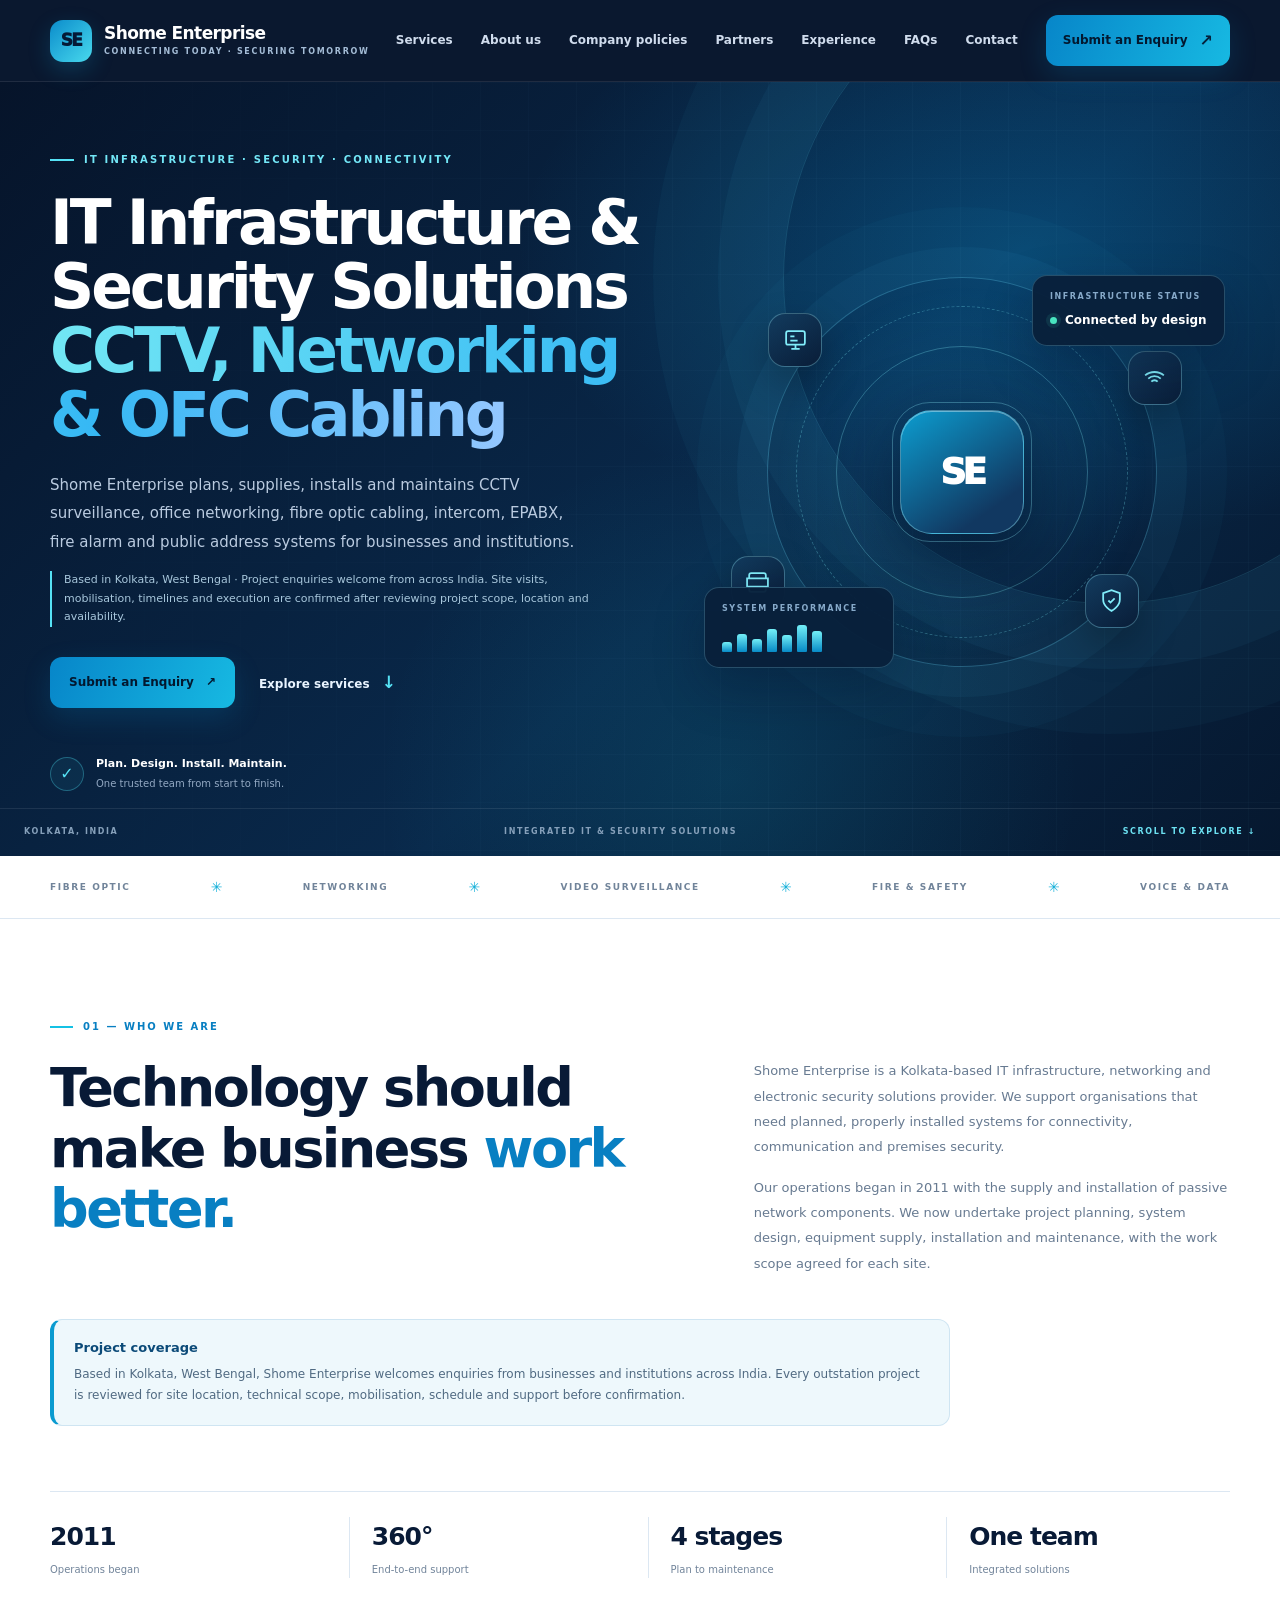
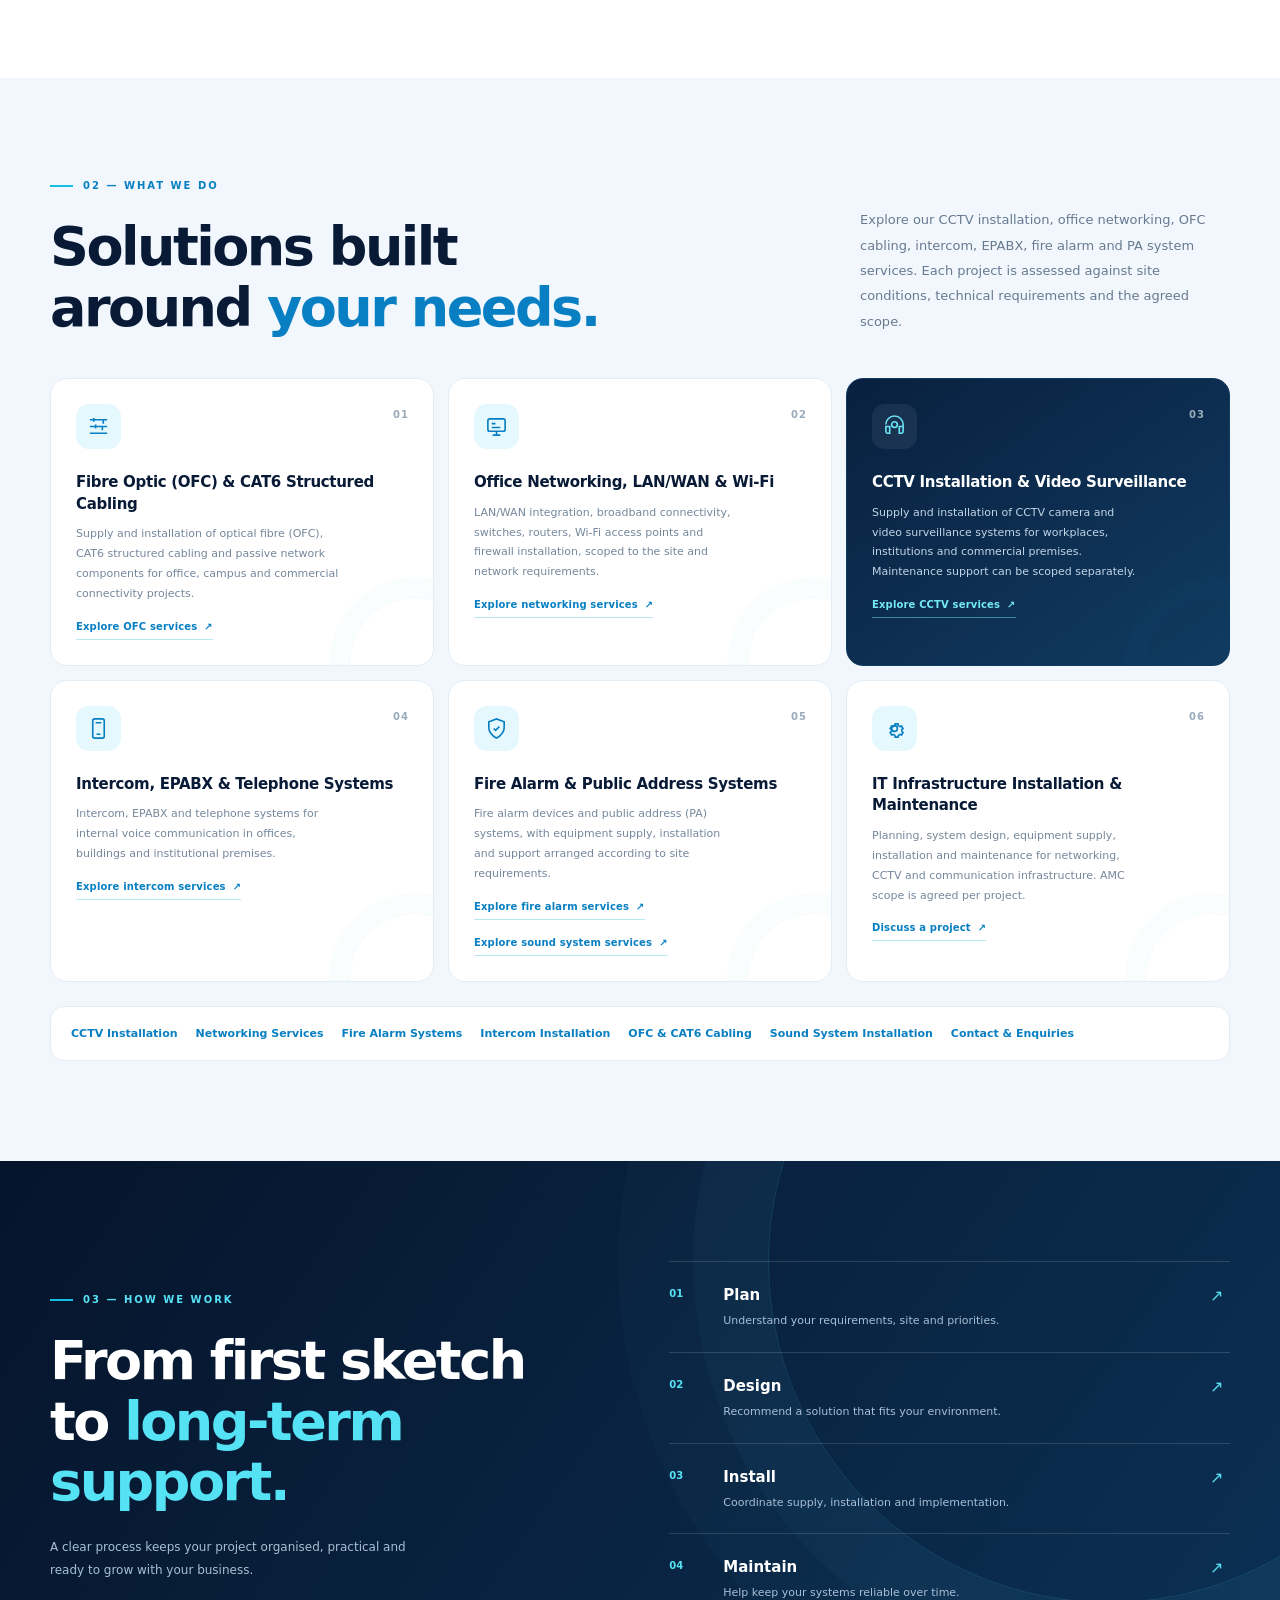
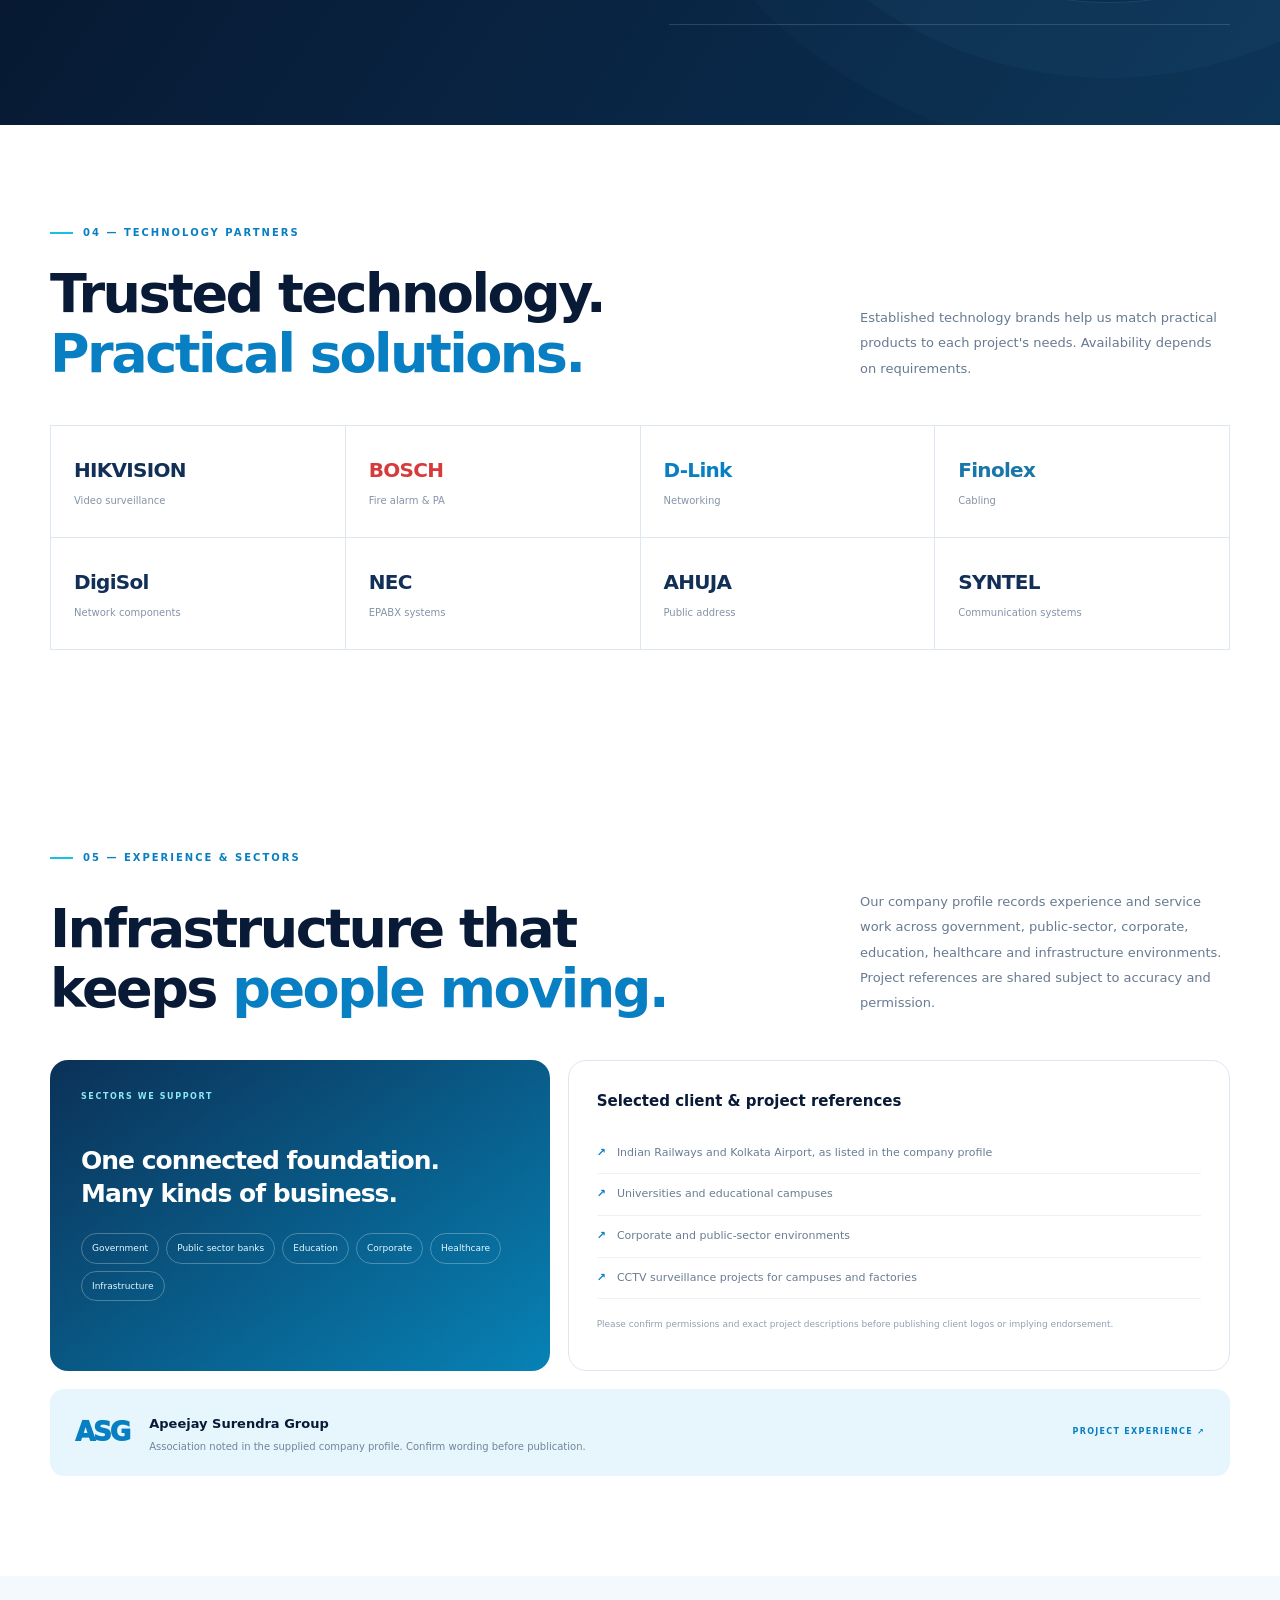
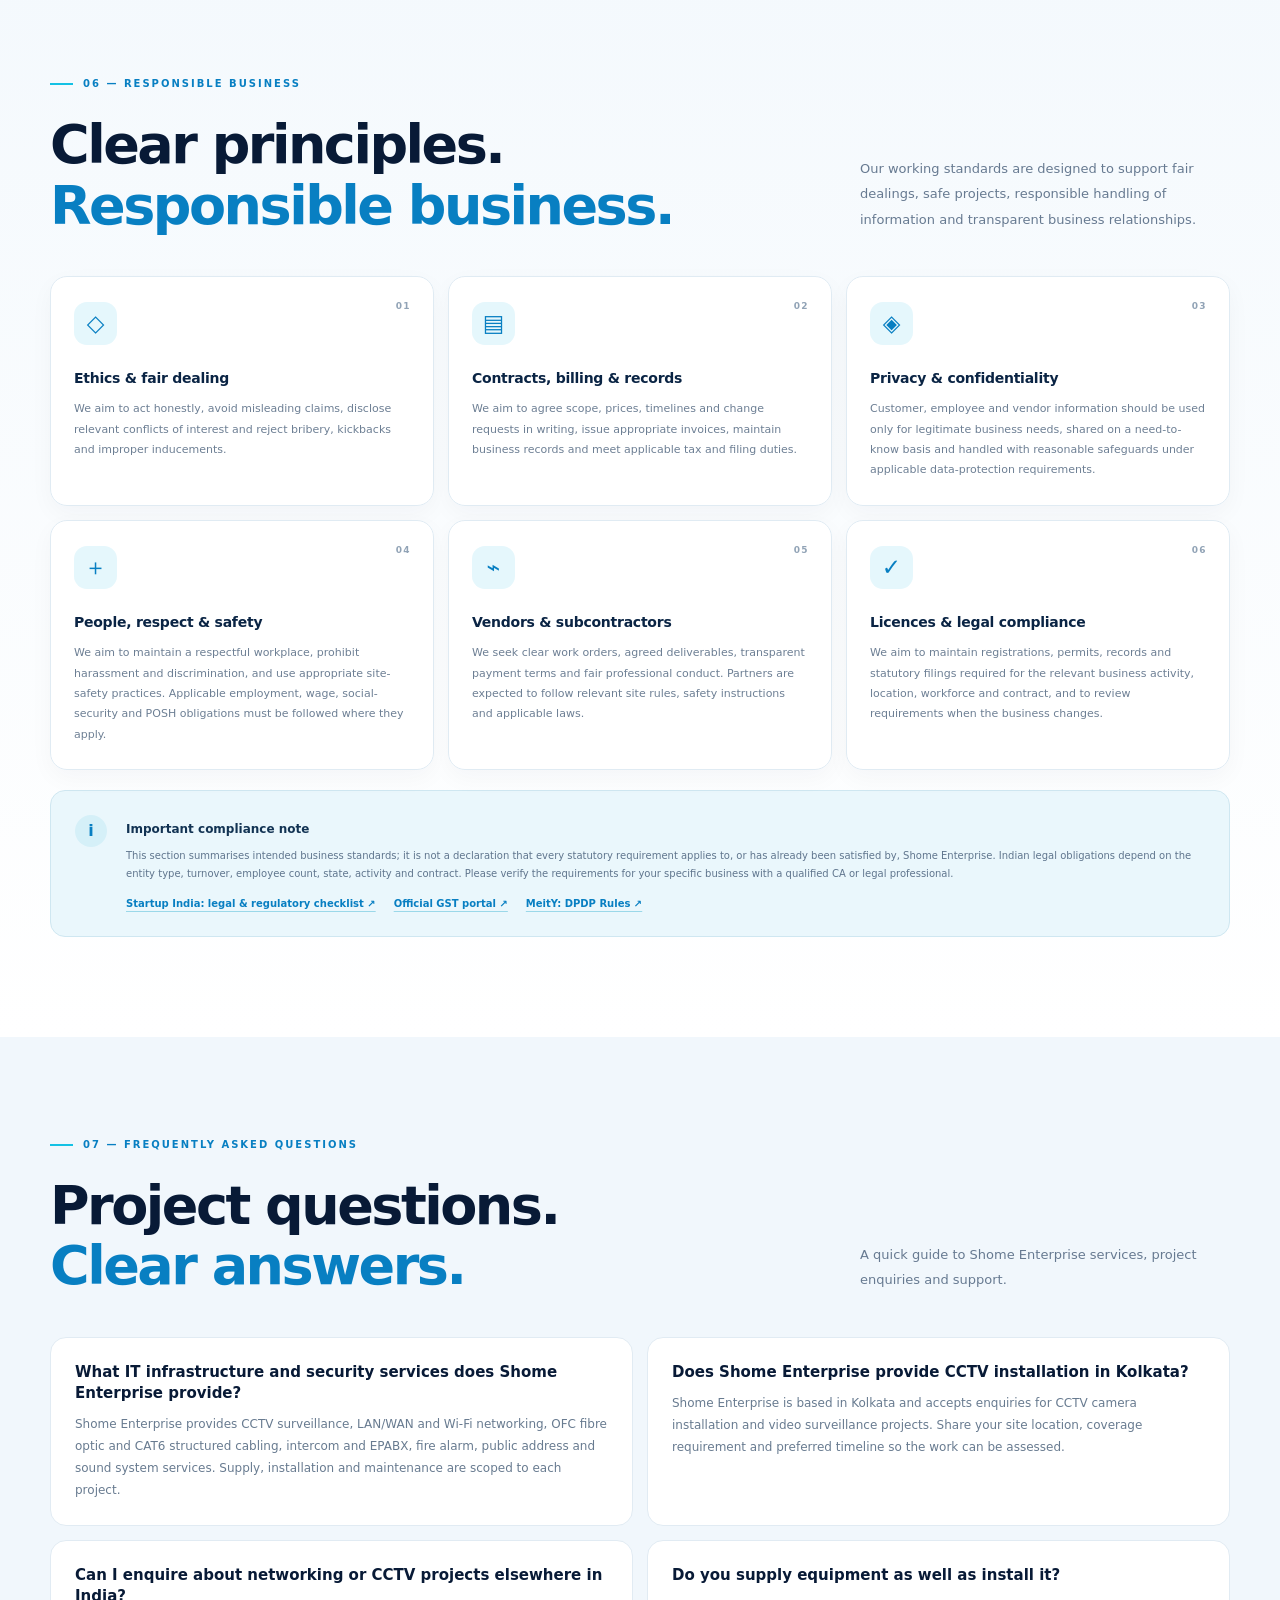
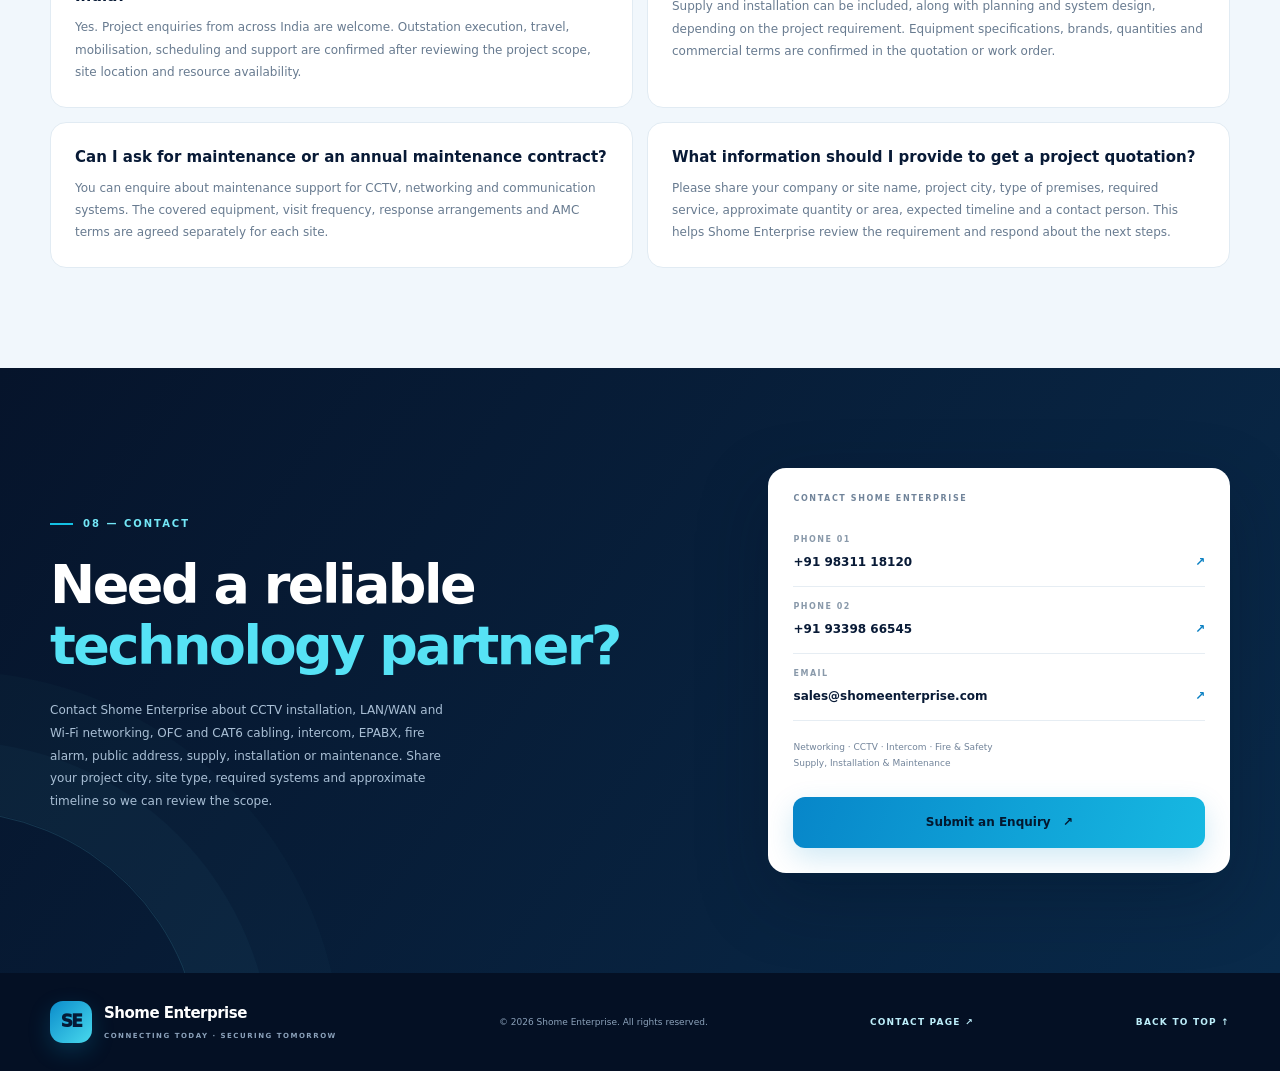
==== commit 329004b0: "Add files via upload" ====
--- a/index.html
+++ b/index.html
@@ -249,6 +249,17 @@
 .faq-item p{margin:0;color:#687b90;font-size:12px;line-height:1.85}
 @media(max-width:680px){.service-area-note{font-size:10px}.faq-grid{grid-template-columns:1fr}.faq-item{padding:20px}}
 
+
+/* Dedicated service-page links */
+.service-page-link{display:inline-flex;align-items:center;gap:7px;margin-top:15px;color:#087fc2;font-size:10px;font-weight:850;letter-spacing:.15px;border-bottom:1px solid #b9e7f2;padding-bottom:4px;position:relative;z-index:2}
+.service.dark .service-page-link{color:#75e8f5;border-color:#75e8f577}
+.service-page-link:hover{gap:11px}
+.service-page-directory{display:flex;flex-wrap:wrap;gap:10px 18px;margin-top:24px;padding:18px 20px;background:#fff;border:1px solid #e3edf5;border-radius:14px}
+.service-page-directory a{font-size:11px;font-weight:750;color:#087fc2}
+.service-page-directory a:hover{text-decoration:underline}
+.footer-service-links{display:flex;flex-wrap:wrap;gap:8px 15px;margin-top:15px}
+.footer-service-links a{font-size:9px;color:#bdeefa}
+@media(max-width:700px){.service-page-directory{gap:12px 14px;padding:15px}.service-page-directory a{font-size:10px}}
 </style>
 </head>
 <body>
@@ -273,13 +284,13 @@
 <div class="trustline"><div class="wrap trustline-inner"><span>FIBRE OPTIC</span><b>✳</b><span>NETWORKING</span><b>✳</b><span>VIDEO SURVEILLANCE</span><b>✳</b><span>FIRE & SAFETY</span><b>✳</b><span>VOICE & DATA</span></div></div>
 <section class="section light-section" id="about"><div class="wrap"><div class="section-label">01 — Who we are</div><div class="split"><h2 class="section-title">Technology should<br>make business <em>work better.</em></h2><div class="copy"><p>Shome Enterprise is a Kolkata-based IT infrastructure, networking and electronic security solutions provider. We support organisations that need planned, properly installed systems for connectivity, communication and premises security.</p><p>Our operations began in 2011 with the supply and installation of passive network components. We now undertake project planning, system design, equipment supply, installation and maintenance, with the work scope agreed for each site.</p></div></div><div class="coverage-note"><strong>Project coverage</strong><p>Based in Kolkata, West Bengal, Shome Enterprise welcomes enquiries from businesses and institutions across India. Every outstation project is reviewed for site location, technical scope, mobilisation, schedule and support before confirmation.</p></div><div class="stats"><div class="stat"><strong>2011</strong><span>Operations began</span></div><div class="stat"><strong>360°</strong><span>End-to-end support</span></div><div class="stat"><strong>4 stages</strong><span>Plan to maintenance</span></div><div class="stat"><strong>One team</strong><span>Integrated solutions</span></div></div></div></section>
 <section class="section services" id="services"><div class="wrap"><div class="section-heading-row"><div><div class="section-label">02 — What we do</div><h2 class="section-title">Solutions built<br>around <em>your needs.</em></h2></div><p class="section-intro">Explore our CCTV installation, office networking, OFC cabling, intercom, EPABX, fire alarm and PA system services. Each project is assessed against site conditions, technical requirements and the agreed scope.</p></div><div class="service-grid">
-<article class="service"><span class="service-symbol"><svg viewBox="0 0 24 24" fill="none" stroke="currentColor" stroke-width="1.7"><path d="M3 5h18M3 12h18M3 19h18M7 3v4m10-2v4M9 10v4m7-2v4"/></svg></span><span class="service-no">01</span><h3>Fibre Optic (OFC) &amp; CAT6 Structured Cabling</h3><p>Supply and installation of optical fibre (OFC), CAT6 structured cabling and passive network components for office, campus and commercial connectivity projects.</p></article>
-<article class="service"><span class="service-symbol"><svg viewBox="0 0 24 24" fill="none" stroke="currentColor" stroke-width="1.7"><rect x="3" y="4" width="18" height="13" rx="2"/><path d="M8 21h8m-4-4v4M7 9h4m-4 4h9"/></svg></span><span class="service-no">02</span><h3>Office Networking, LAN/WAN &amp; Wi-Fi</h3><p>LAN/WAN integration, broadband connectivity, switches, routers, Wi-Fi access points and firewall installation, scoped to the site and network requirements.</p></article>
-<article class="service dark"><span class="service-symbol"><svg viewBox="0 0 24 24" fill="none" stroke="currentColor" stroke-width="1.7"><path d="M3 10a9 9 0 0 1 18 0v7a2 2 0 0 1-2 2h-2v-7h4M3 12h4v7H5a2 2 0 0 1-2-2z"/><circle cx="12" cy="10" r="3"/></svg></span><span class="service-no">03</span><h3>CCTV Installation &amp; Video Surveillance</h3><p>Supply and installation of CCTV camera and video surveillance systems for workplaces, institutions and commercial premises. Maintenance support can be scoped separately.</p></article>
-<article class="service"><span class="service-symbol"><svg viewBox="0 0 24 24" fill="none" stroke="currentColor" stroke-width="1.7"><rect x="6" y="2" width="12" height="20" rx="2"/><path d="M9 6h6M10 18h4"/></svg></span><span class="service-no">04</span><h3>Intercom, EPABX &amp; Telephone Systems</h3><p>Intercom, EPABX and telephone systems for internal voice communication in offices, buildings and institutional premises.</p></article>
-<article class="service"><span class="service-symbol"><svg viewBox="0 0 24 24" fill="none" stroke="currentColor" stroke-width="1.7"><path d="M12 22s8-4 8-11V5l-8-3-8 3v6c0 7 8 11 8 11Z"/><path d="m9 12 2 2 4-4"/></svg></span><span class="service-no">05</span><h3>Fire Alarm &amp; Public Address Systems</h3><p>Fire alarm devices and public address (PA) systems, with equipment supply, installation and support arranged according to site requirements.</p></article>
-<article class="service"><span class="service-symbol"><svg viewBox="0 0 24 24" fill="none" stroke="currentColor" stroke-width="1.7"><circle cx="12" cy="12" r="3"/><path d="m19.4 15 .1.1 1.4 1.1-1.5 2.6-1.7-.6a8 8 0 0 1-1.7 1l-.3 1.8h-3l-.3-1.8a8 8 0 0 1-1.7-1l-1.7.6-1.5-2.6 1.4-1.1a8 8 0 0 1 0-2l-1.4-1.1 1.5-2.6 1.7.6a8 8 0 0 1 1.7-1l.3-1.8h3l.3 1.8a8 8 0 0 1 1.7 1l1.7-.6 1.5 2.6-1.4 1.1a8 8 0 0 1 0 2Z"/></svg></span><span class="service-no">06</span><h3>IT Infrastructure Installation &amp; Maintenance</h3><p>Planning, system design, equipment supply, installation and maintenance for networking, CCTV and communication infrastructure. AMC scope is agreed per project.</p></article>
-</div></div></section>
+<article class="service"><span class="service-symbol"><svg viewBox="0 0 24 24" fill="none" stroke="currentColor" stroke-width="1.7"><path d="M3 5h18M3 12h18M3 19h18M7 3v4m10-2v4M9 10v4m7-2v4"/></svg></span><span class="service-no">01</span><h3>Fibre Optic (OFC) &amp; CAT6 Structured Cabling</h3><p>Supply and installation of optical fibre (OFC), CAT6 structured cabling and passive network components for office, campus and commercial connectivity projects.</p><a class="service-page-link" href="ofc-cable-installation-kolkata.html">Explore OFC services <span aria-hidden="true">↗</span></a></article>
+<article class="service"><span class="service-symbol"><svg viewBox="0 0 24 24" fill="none" stroke="currentColor" stroke-width="1.7"><rect x="3" y="4" width="18" height="13" rx="2"/><path d="M8 21h8m-4-4v4M7 9h4m-4 4h9"/></svg></span><span class="service-no">02</span><h3>Office Networking, LAN/WAN &amp; Wi-Fi</h3><p>LAN/WAN integration, broadband connectivity, switches, routers, Wi-Fi access points and firewall installation, scoped to the site and network requirements.</p><a class="service-page-link" href="networking-services-kolkata.html">Explore networking services <span aria-hidden="true">↗</span></a></article>
+<article class="service dark"><span class="service-symbol"><svg viewBox="0 0 24 24" fill="none" stroke="currentColor" stroke-width="1.7"><path d="M3 10a9 9 0 0 1 18 0v7a2 2 0 0 1-2 2h-2v-7h4M3 12h4v7H5a2 2 0 0 1-2-2z"/><circle cx="12" cy="10" r="3"/></svg></span><span class="service-no">03</span><h3>CCTV Installation &amp; Video Surveillance</h3><p>Supply and installation of CCTV camera and video surveillance systems for workplaces, institutions and commercial premises. Maintenance support can be scoped separately.</p><a class="service-page-link" href="cctv-installation-kolkata.html">Explore CCTV services <span aria-hidden="true">↗</span></a></article>
+<article class="service"><span class="service-symbol"><svg viewBox="0 0 24 24" fill="none" stroke="currentColor" stroke-width="1.7"><rect x="6" y="2" width="12" height="20" rx="2"/><path d="M9 6h6M10 18h4"/></svg></span><span class="service-no">04</span><h3>Intercom, EPABX &amp; Telephone Systems</h3><p>Intercom, EPABX and telephone systems for internal voice communication in offices, buildings and institutional premises.</p><a class="service-page-link" href="intercom-installation-kolkata.html">Explore intercom services <span aria-hidden="true">↗</span></a></article>
+<article class="service"><span class="service-symbol"><svg viewBox="0 0 24 24" fill="none" stroke="currentColor" stroke-width="1.7"><path d="M12 22s8-4 8-11V5l-8-3-8 3v6c0 7 8 11 8 11Z"/><path d="m9 12 2 2 4-4"/></svg></span><span class="service-no">05</span><h3>Fire Alarm &amp; Public Address Systems</h3><p>Fire alarm devices and public address (PA) systems, with equipment supply, installation and support arranged according to site requirements.</p><a class="service-page-link" href="fire-alarm-systems-kolkata.html">Explore fire alarm services <span aria-hidden="true">↗</span></a><br><a class="service-page-link" href="sound-system-installation-kolkata.html">Explore sound system services <span aria-hidden="true">↗</span></a></article>
+<article class="service"><span class="service-symbol"><svg viewBox="0 0 24 24" fill="none" stroke="currentColor" stroke-width="1.7"><circle cx="12" cy="12" r="3"/><path d="m19.4 15 .1.1 1.4 1.1-1.5 2.6-1.7-.6a8 8 0 0 1-1.7 1l-.3 1.8h-3l-.3-1.8a8 8 0 0 1-1.7-1l-1.7.6-1.5-2.6 1.4-1.1a8 8 0 0 1 0-2l-1.4-1.1 1.5-2.6 1.7.6a8 8 0 0 1 1.7-1l.3-1.8h3l.3 1.8a8 8 0 0 1 1.7 1l1.7-.6 1.5 2.6-1.4 1.1a8 8 0 0 1 0 2Z"/></svg></span><span class="service-no">06</span><h3>IT Infrastructure Installation &amp; Maintenance</h3><p>Planning, system design, equipment supply, installation and maintenance for networking, CCTV and communication infrastructure. AMC scope is agreed per project.</p><a class="service-page-link" href="contact.html">Discuss a project <span aria-hidden="true">↗</span></a></article>
+</div><nav class="service-page-directory" aria-label="Dedicated service pages"><a href="cctv-installation-kolkata.html">CCTV Installation</a><a href="networking-services-kolkata.html">Networking Services</a><a href="fire-alarm-systems-kolkata.html">Fire Alarm Systems</a><a href="intercom-installation-kolkata.html">Intercom Installation</a><a href="ofc-cable-installation-kolkata.html">OFC &amp; CAT6 Cabling</a><a href="sound-system-installation-kolkata.html">Sound System Installation</a><a href="contact.html">Contact &amp; Enquiries</a></nav></div></section>
 <section class="section process"><div class="wrap process-grid"><div><div class="section-label">03 — How we work</div><h2 class="section-title">From first sketch<br>to <em>long-term support.</em></h2><p class="process-copy">A clear process keeps your project organised, practical and ready to grow with your business.</p></div><div class="steps"><div class="step"><span class="step-num">01</span><div><h3>Plan</h3><p>Understand your requirements, site and priorities.</p></div><span class="step-arrow">↗</span></div><div class="step"><span class="step-num">02</span><div><h3>Design</h3><p>Recommend a solution that fits your environment.</p></div><span class="step-arrow">↗</span></div><div class="step"><span class="step-num">03</span><div><h3>Install</h3><p>Coordinate supply, installation and implementation.</p></div><span class="step-arrow">↗</span></div><div class="step"><span class="step-num">04</span><div><h3>Maintain</h3><p>Help keep your systems reliable over time.</p></div><span class="step-arrow">↗</span></div></div></div></section>
 <section class="section light-section" id="partners"><div class="wrap"><div class="section-label">04 — Technology partners</div><div class="section-heading-row"><h2 class="section-title">Trusted technology.<br><em>Practical solutions.</em></h2><p class="section-intro">Established technology brands help us match practical products to each project's needs. Availability depends on requirements.</p></div><div class="partner-grid"><div class="partner">HIKVISION<small>Video surveillance</small></div><div class="partner">BOSCH<small>Fire alarm & PA</small></div><div class="partner">D-Link<small>Networking</small></div><div class="partner">Finolex<small>Cabling</small></div><div class="partner">DigiSol<small>Network components</small></div><div class="partner">NEC<small>EPABX systems</small></div><div class="partner">AHUJA<small>Public address</small></div><div class="partner">SYNTEL<small>Communication systems</small></div></div></div></section>
 <section class="section light-section" id="work"><div class="wrap"><div class="section-label">05 — Experience & sectors</div><div class="section-heading-row"><h2 class="section-title">Infrastructure that<br>keeps <em>people moving.</em></h2><p class="section-intro">Our company profile records experience and service work across government, public-sector, corporate, education, healthcare and infrastructure environments. Project references are shared subject to accuracy and permission.</p></div><div class="client-grid"><div class="sector-card"><span class="mini-label">SECTORS WE SUPPORT</span><h3>One connected foundation.<br>Many kinds of business.</h3><div class="chips"><span>Government</span><span>Public sector banks</span><span>Education</span><span>Corporate</span><span>Healthcare</span><span>Infrastructure</span></div></div><div class="reference-card"><h3>Selected client & project references</h3><div class="reference"><span>↗</span><div>Indian Railways and Kolkata Airport, as listed in the company profile</div></div><div class="reference"><span>↗</span><div>Universities and educational campuses</div></div><div class="reference"><span>↗</span><div>Corporate and public-sector environments</div></div><div class="reference"><span>↗</span><div>CCTV surveillance projects for campuses and factories</div></div><p class="fineprint">Please confirm permissions and exact project descriptions before publishing client logos or implying endorsement.</p></div></div><div class="group-banner"><div class="group-logo">ASG</div><div><strong>Apeejay Surendra Group</strong><p>Association noted in the supplied company profile. Confirm wording before publication.</p></div><span class="group-tag">PROJECT EXPERIENCE ↗</span></div></div></section>
@@ -324,7 +335,7 @@
 <section class="section contact" id="contact" aria-labelledby="contact-title"><div class="wrap contact-grid"><div><div class="section-label" style="color:#73e7f7">08 — Contact</div><h2 class="section-title" id="contact-title">Need a reliable<br><em>technology partner?</em></h2><p class="contact-copy">Contact Shome Enterprise about CCTV installation, LAN/WAN and Wi-Fi networking, OFC and CAT6 cabling, intercom, EPABX, fire alarm, public address, supply, installation or maintenance. Share your project city, site type, required systems and approximate timeline so we can review the scope.</p></div><div class="contact-card"><span class="mini-label">CONTACT SHOME ENTERPRISE</span><a class="contact-row" href="tel:+919831118120"><small>PHONE 01</small>+91 98311 18120 <b>↗</b></a><a class="contact-row" href="tel:+919339866545"><small>PHONE 02</small>+91 93398 66545 <b>↗</b></a><a class="contact-row" href="mailto:sales@shomeenterprise.com"><small>EMAIL</small>sales@shomeenterprise.com <b>↗</b></a><p class="note">Networking · CCTV · Intercom · Fire & Safety<br>Supply, Installation & Maintenance</p><a class="btn form-cta" href="https://forms.gle/foAU1o5H5uRGuuDu5" target="_blank" rel="noopener noreferrer" aria-label="Open Shome Enterprise enquiry form in a new tab">Submit an Enquiry <span aria-hidden="true">↗</span></a></div></div></section>
 
 </main>
-<footer><div class="wrap footer-inner"><a class="brand footer-brand" href="#home"><span class="brand-mark">SE</span><span>Shome Enterprise<small>CONNECTING TODAY · SECURING TOMORROW</small></span></a><span class="copyright">© <span id="year"></span> Shome Enterprise. All rights reserved.</span><a class="back-top" href="#home">BACK TO TOP ↑</a></div></footer>
+<footer><div class="wrap footer-inner"><a class="brand footer-brand" href="#home"><span class="brand-mark">SE</span><span>Shome Enterprise<small>CONNECTING TODAY · SECURING TOMORROW</small></span></a><span class="copyright">© <span id="year"></span> Shome Enterprise. All rights reserved.</span><a class="back-top" href="contact.html">CONTACT PAGE ↗</a><a class="back-top" href="#home">BACK TO TOP ↑</a></div></footer>
 <script>
 // All JavaScript is embedded here, so this file works by itself.
 (function(){
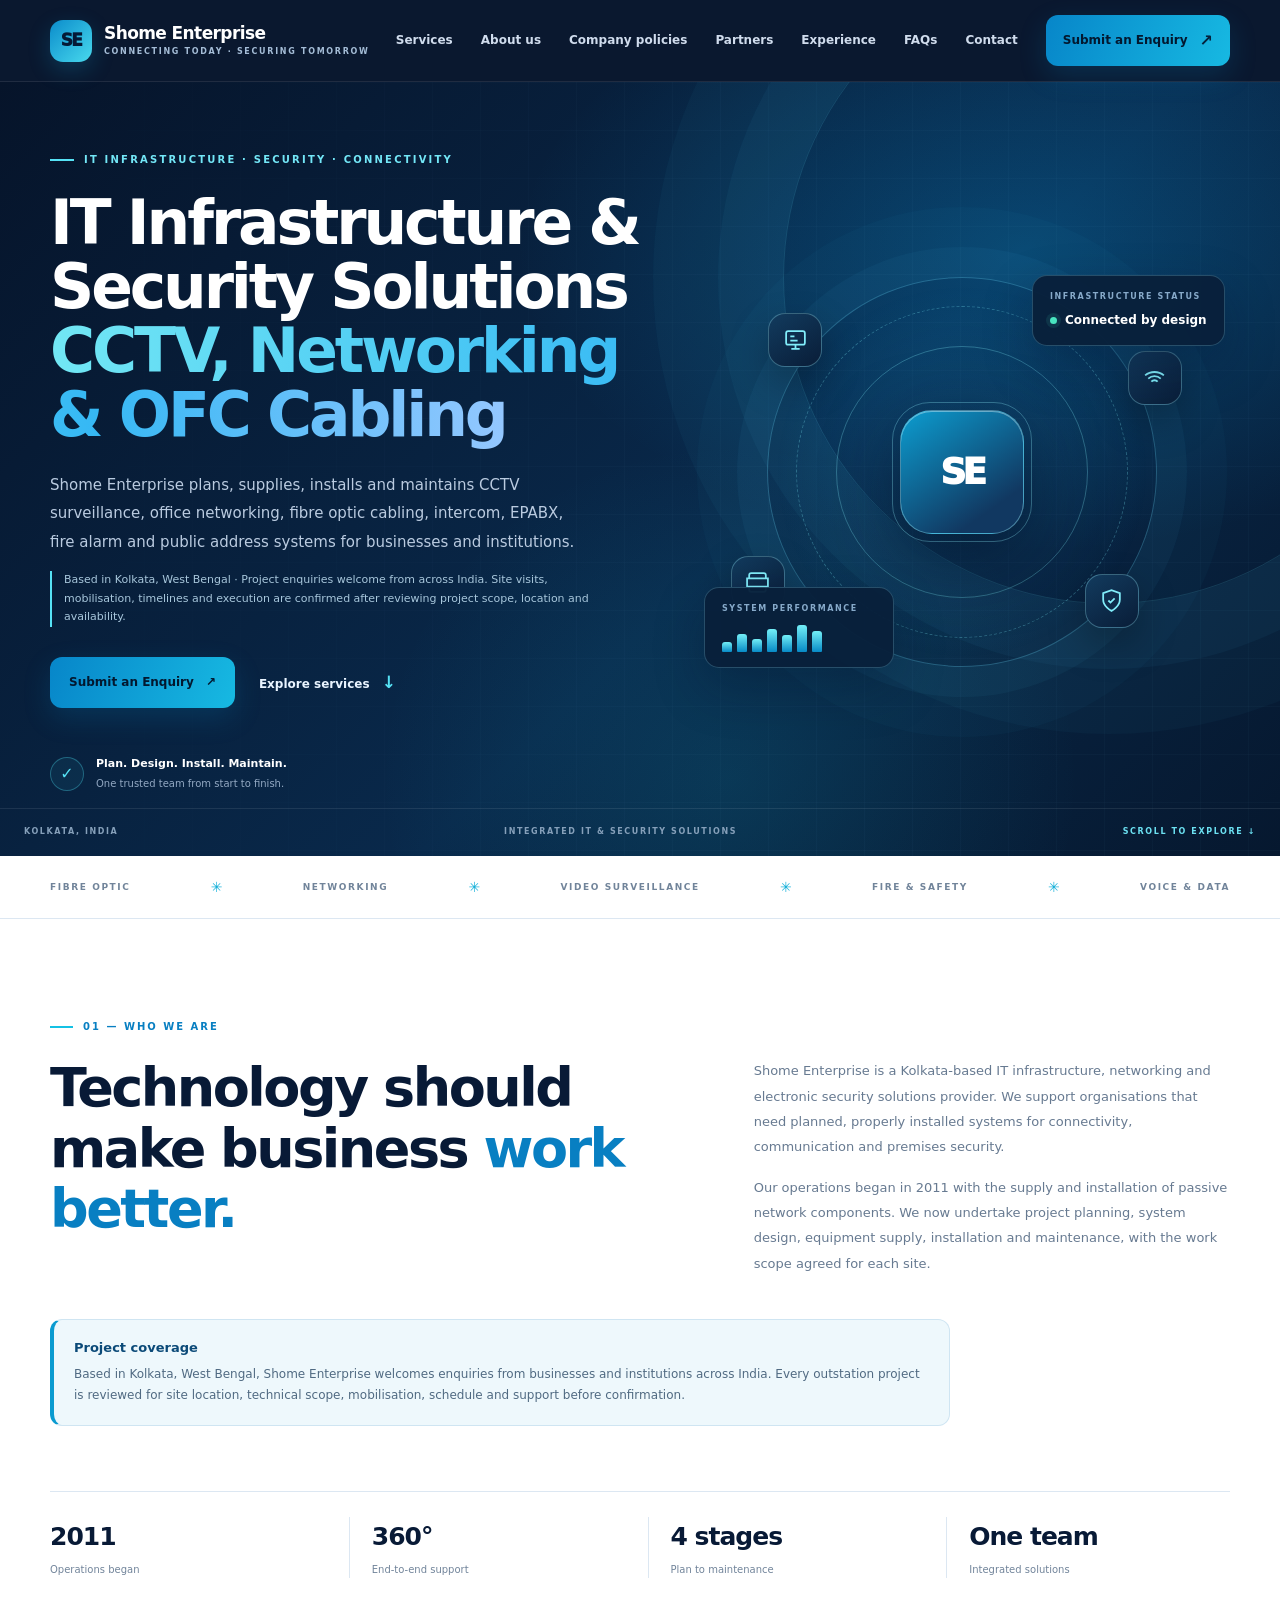
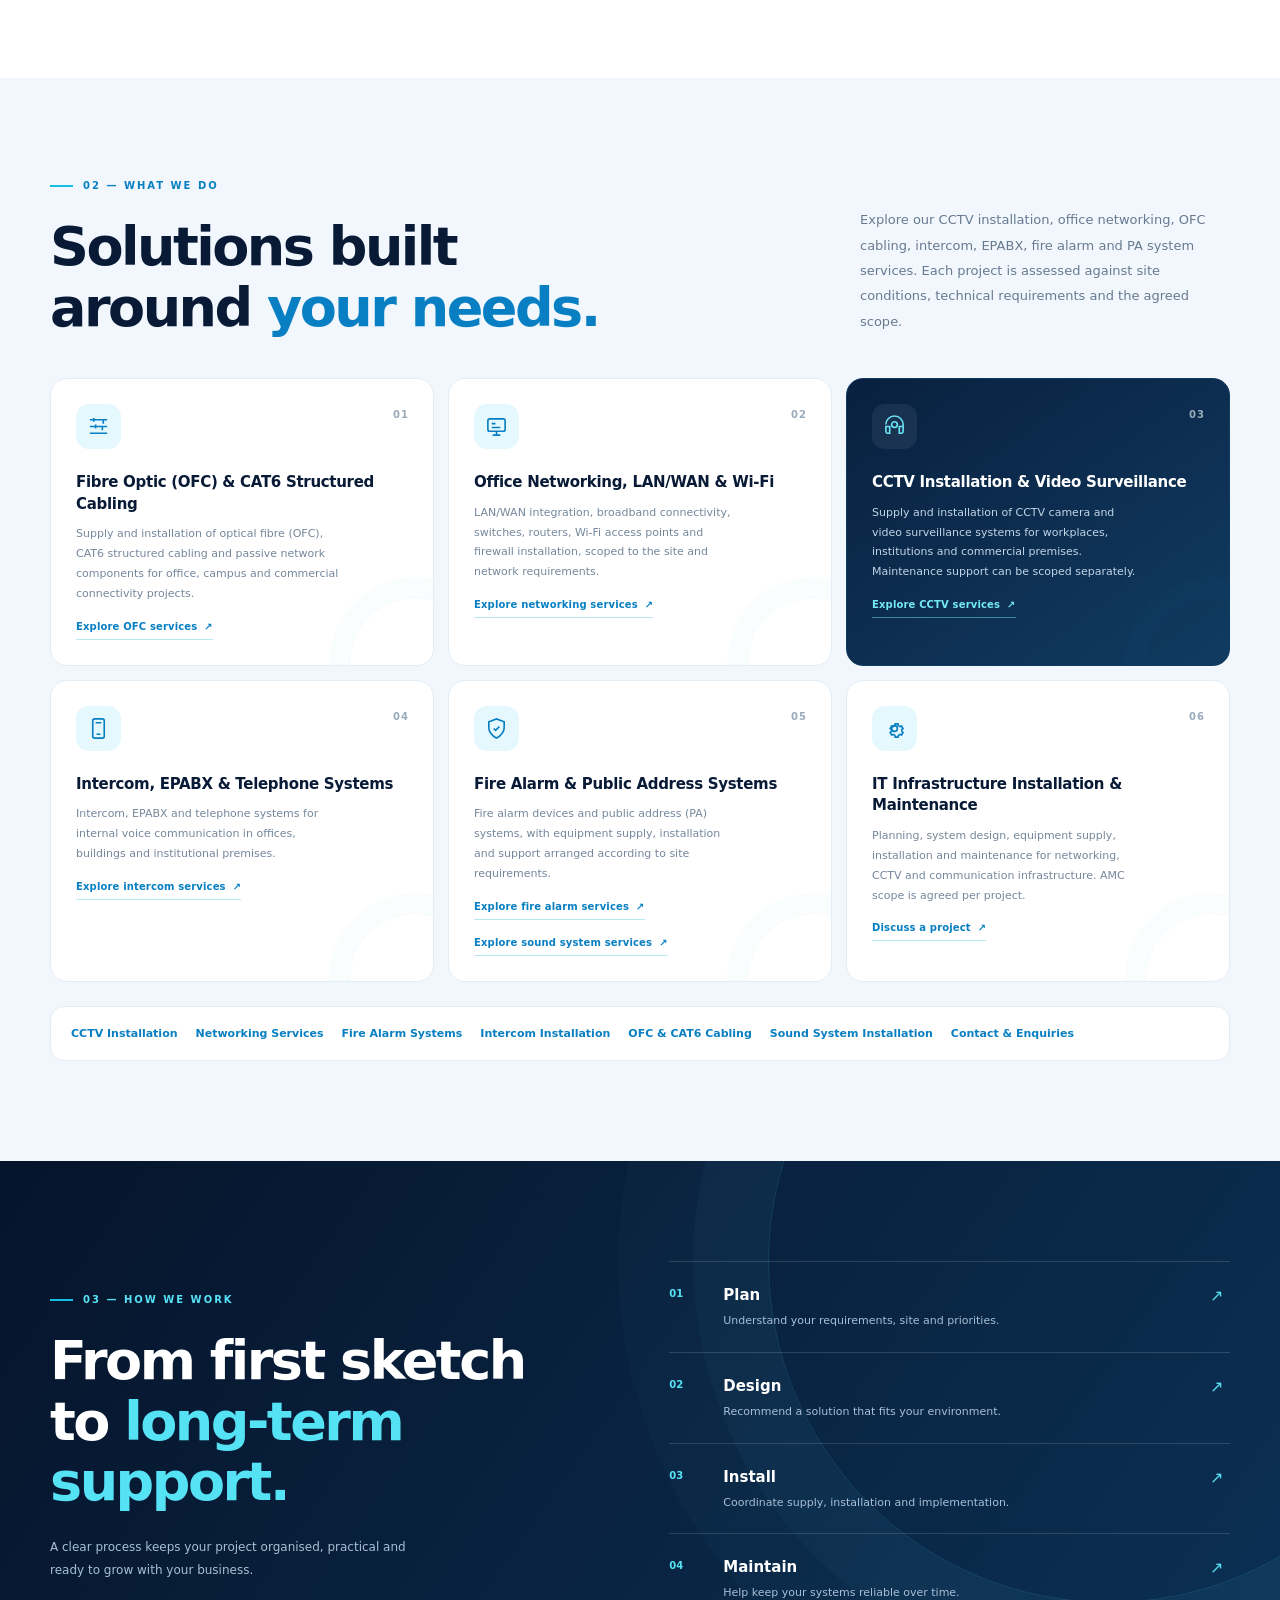
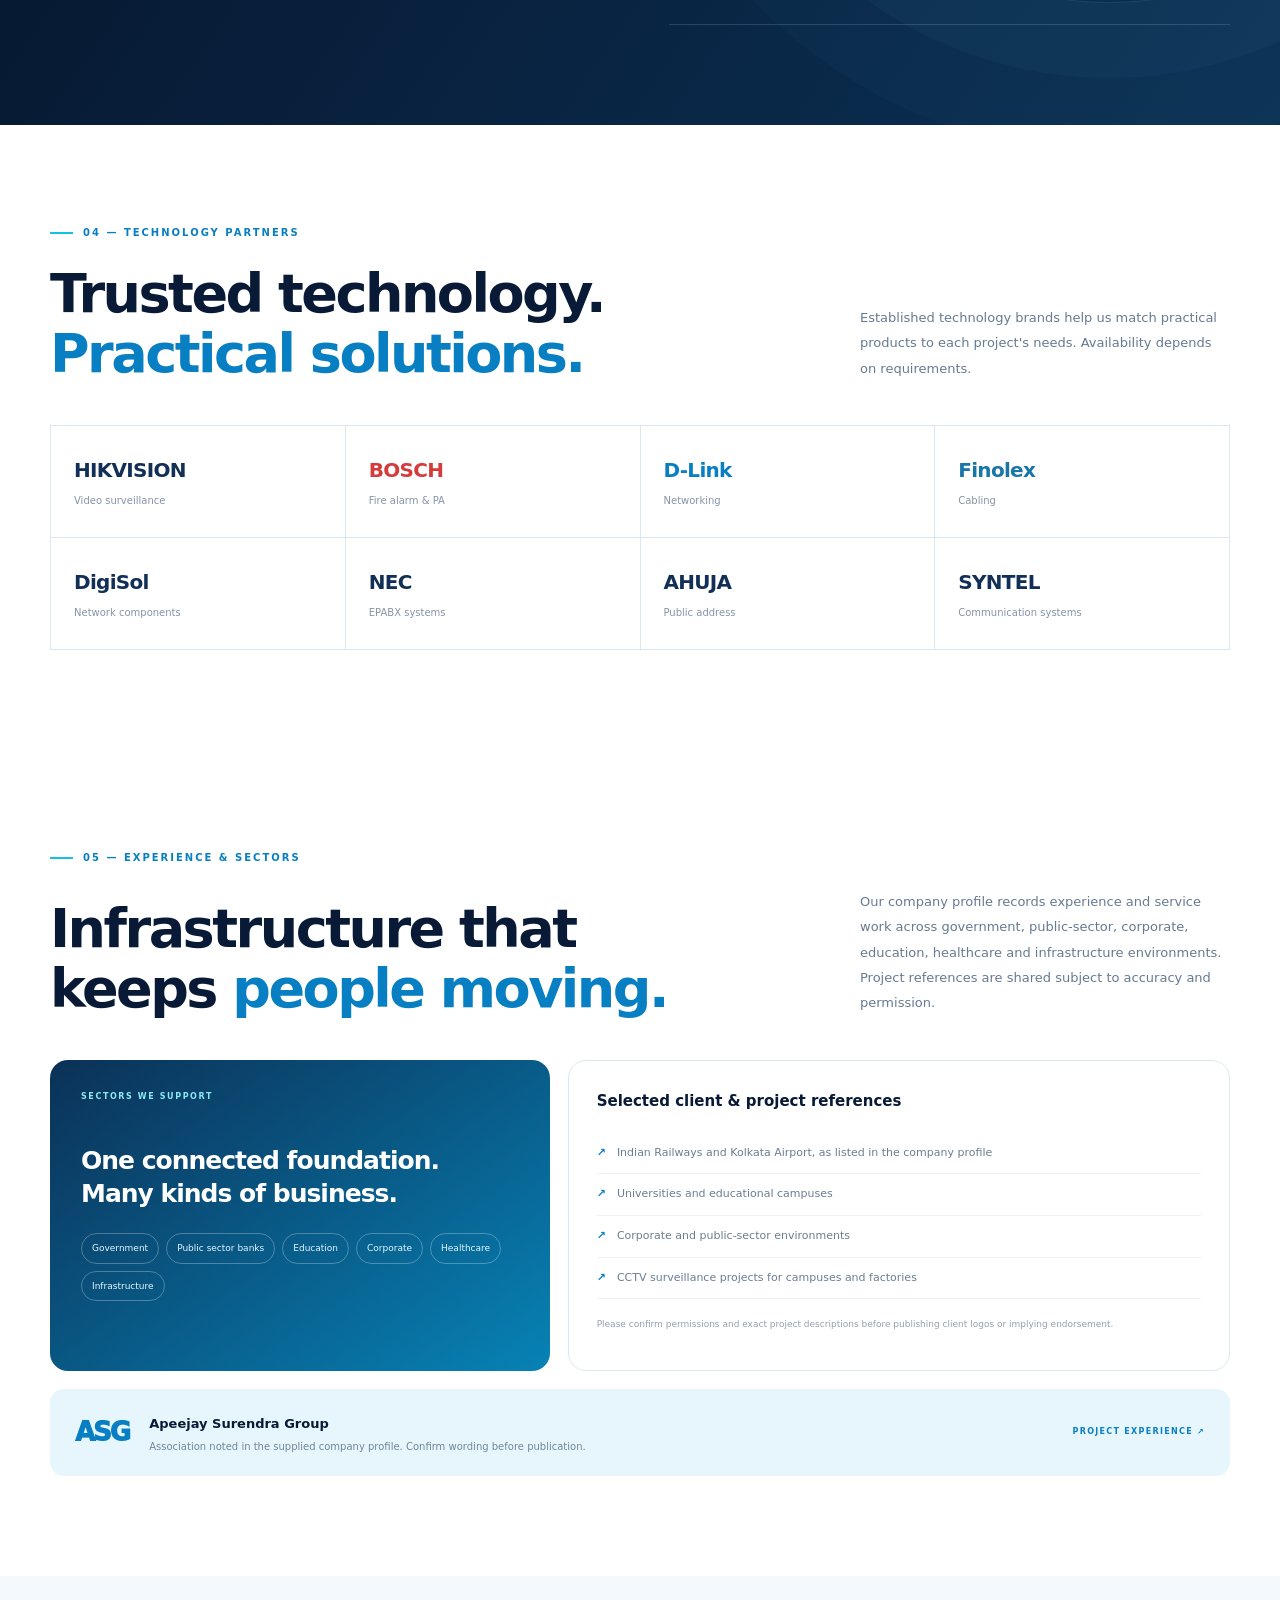
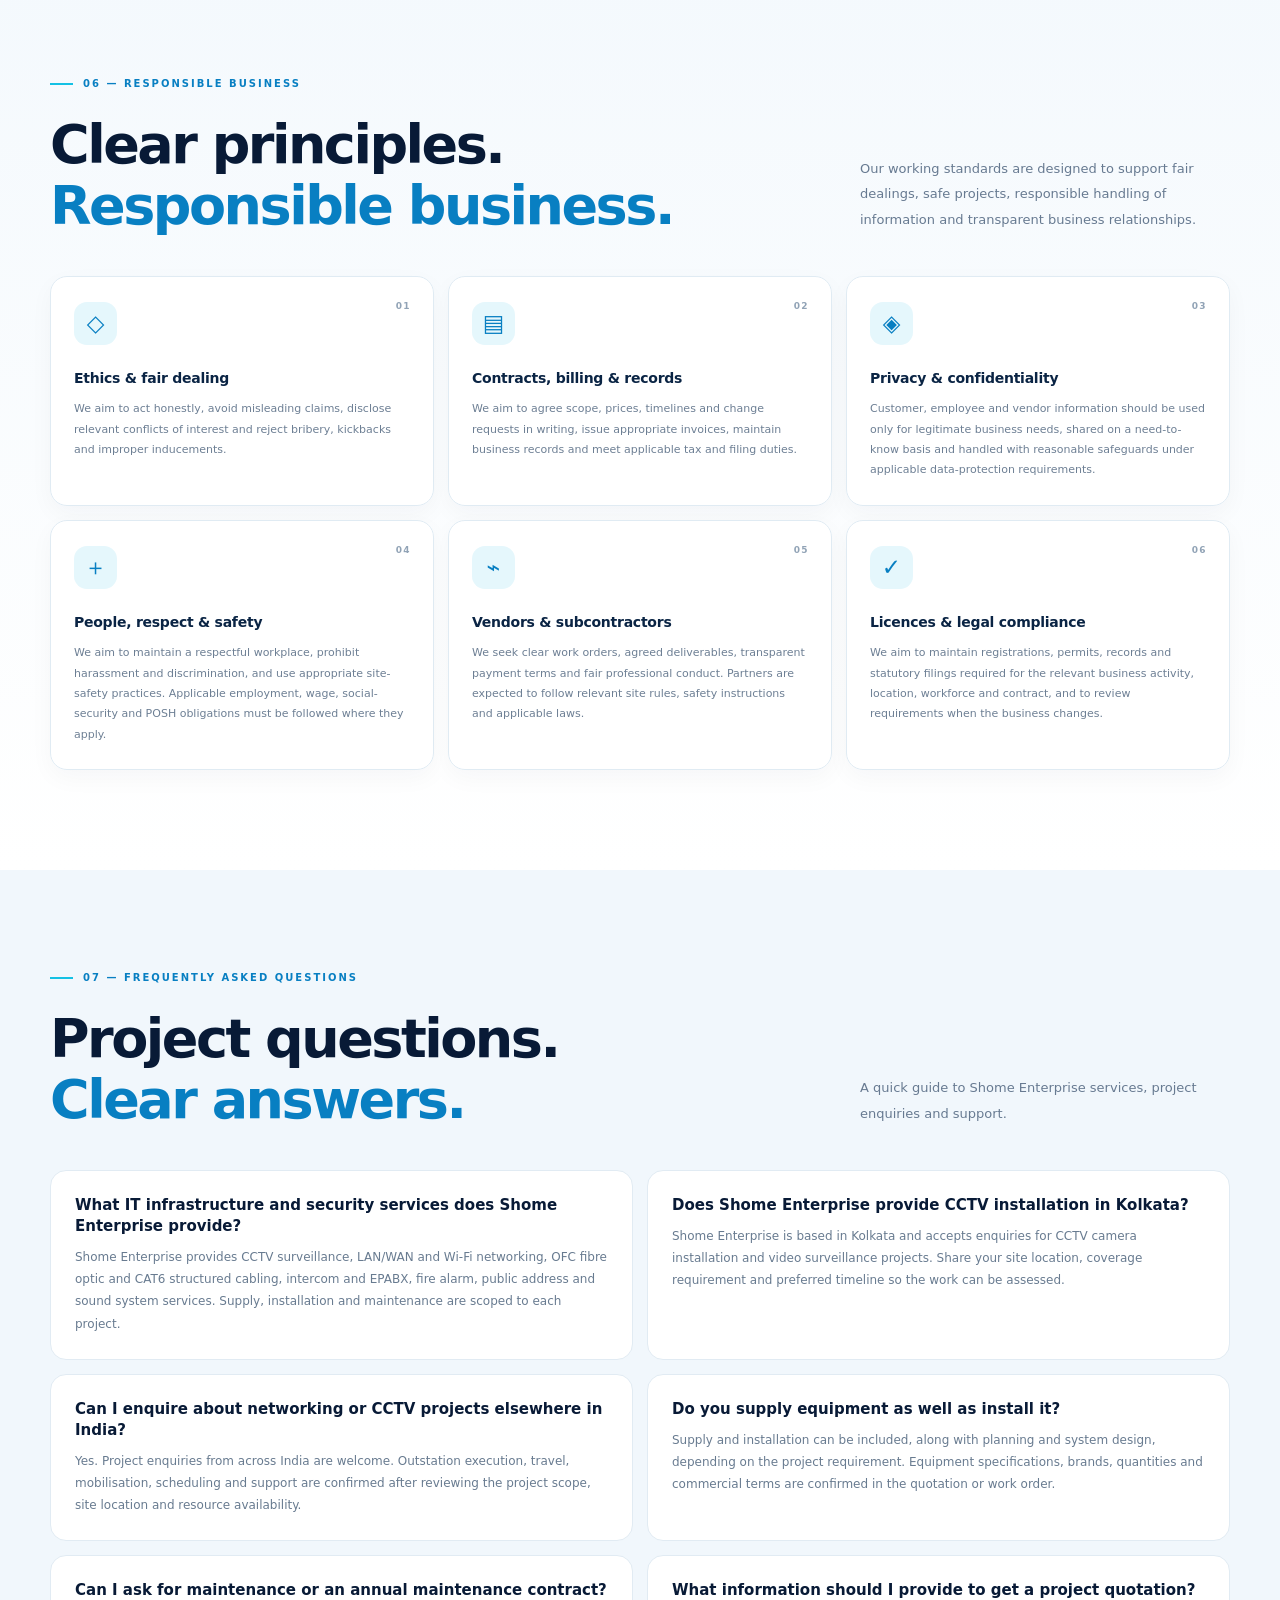
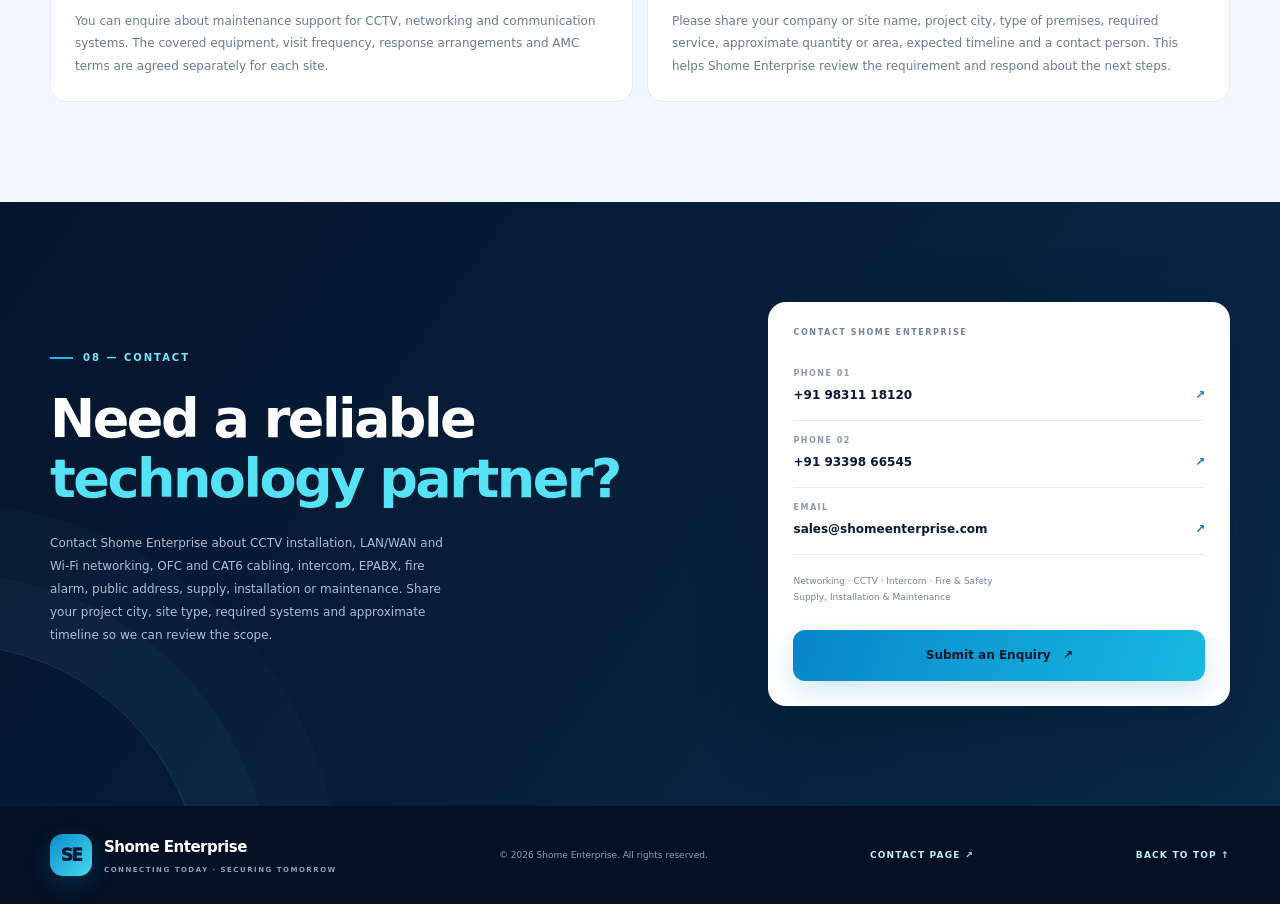
==== commit 07c7dcdc: "Add files via upload" ====
--- a/index.html
+++ b/index.html
@@ -308,9 +308,7 @@
       <article class="policy-card reveal"><span class="policy-index">04</span><span class="policy-icon">＋</span><h3>People, respect & safety</h3><p>We aim to maintain a respectful workplace, prohibit harassment and discrimination, and use appropriate site-safety practices. Applicable employment, wage, social-security and POSH obligations must be followed where they apply.</p></article>
       <article class="policy-card reveal"><span class="policy-index">05</span><span class="policy-icon">⌁</span><h3>Vendors & subcontractors</h3><p>We seek clear work orders, agreed deliverables, transparent payment terms and fair professional conduct. Partners are expected to follow relevant site rules, safety instructions and applicable laws.</p></article>
       <article class="policy-card reveal"><span class="policy-index">06</span><span class="policy-icon">✓</span><h3>Licences & legal compliance</h3><p>We aim to maintain registrations, permits, records and statutory filings required for the relevant business activity, location, workforce and contract, and to review requirements when the business changes.</p></article>
-    </div>
-    <div class="policy-note"><div class="policy-note-mark">i</div><div><strong>Important compliance note</strong><p>This section summarises intended business standards; it is not a declaration that every statutory requirement applies to, or has already been satisfied by, Shome Enterprise. Indian legal obligations depend on the entity type, turnover, employee count, state, activity and contract. Please verify the requirements for your specific business with a qualified CA or legal professional.</p><div class="policy-resources"><a href="https://www.startupindia.gov.in/content/sih/en/bloglist/blogs/legal-and-regulatory-checklist.html" target="_blank" rel="noopener noreferrer">Startup India: legal & regulatory checklist ↗</a><a href="https://www.gst.gov.in/" target="_blank" rel="noopener noreferrer">Official GST portal ↗</a><a href="https://www.meity.gov.in/documents/act-and-policies/digital-personal-data-protection-rules-2025-gDOxUjMtQWa?pageTitle=Digital-Personal-Data-Protection-Rules-2025" target="_blank" rel="noopener noreferrer">MeitY: DPDP Rules ↗</a></div></div></div>
-  </div>
+    </div>  </div>
 </section>
 
 
